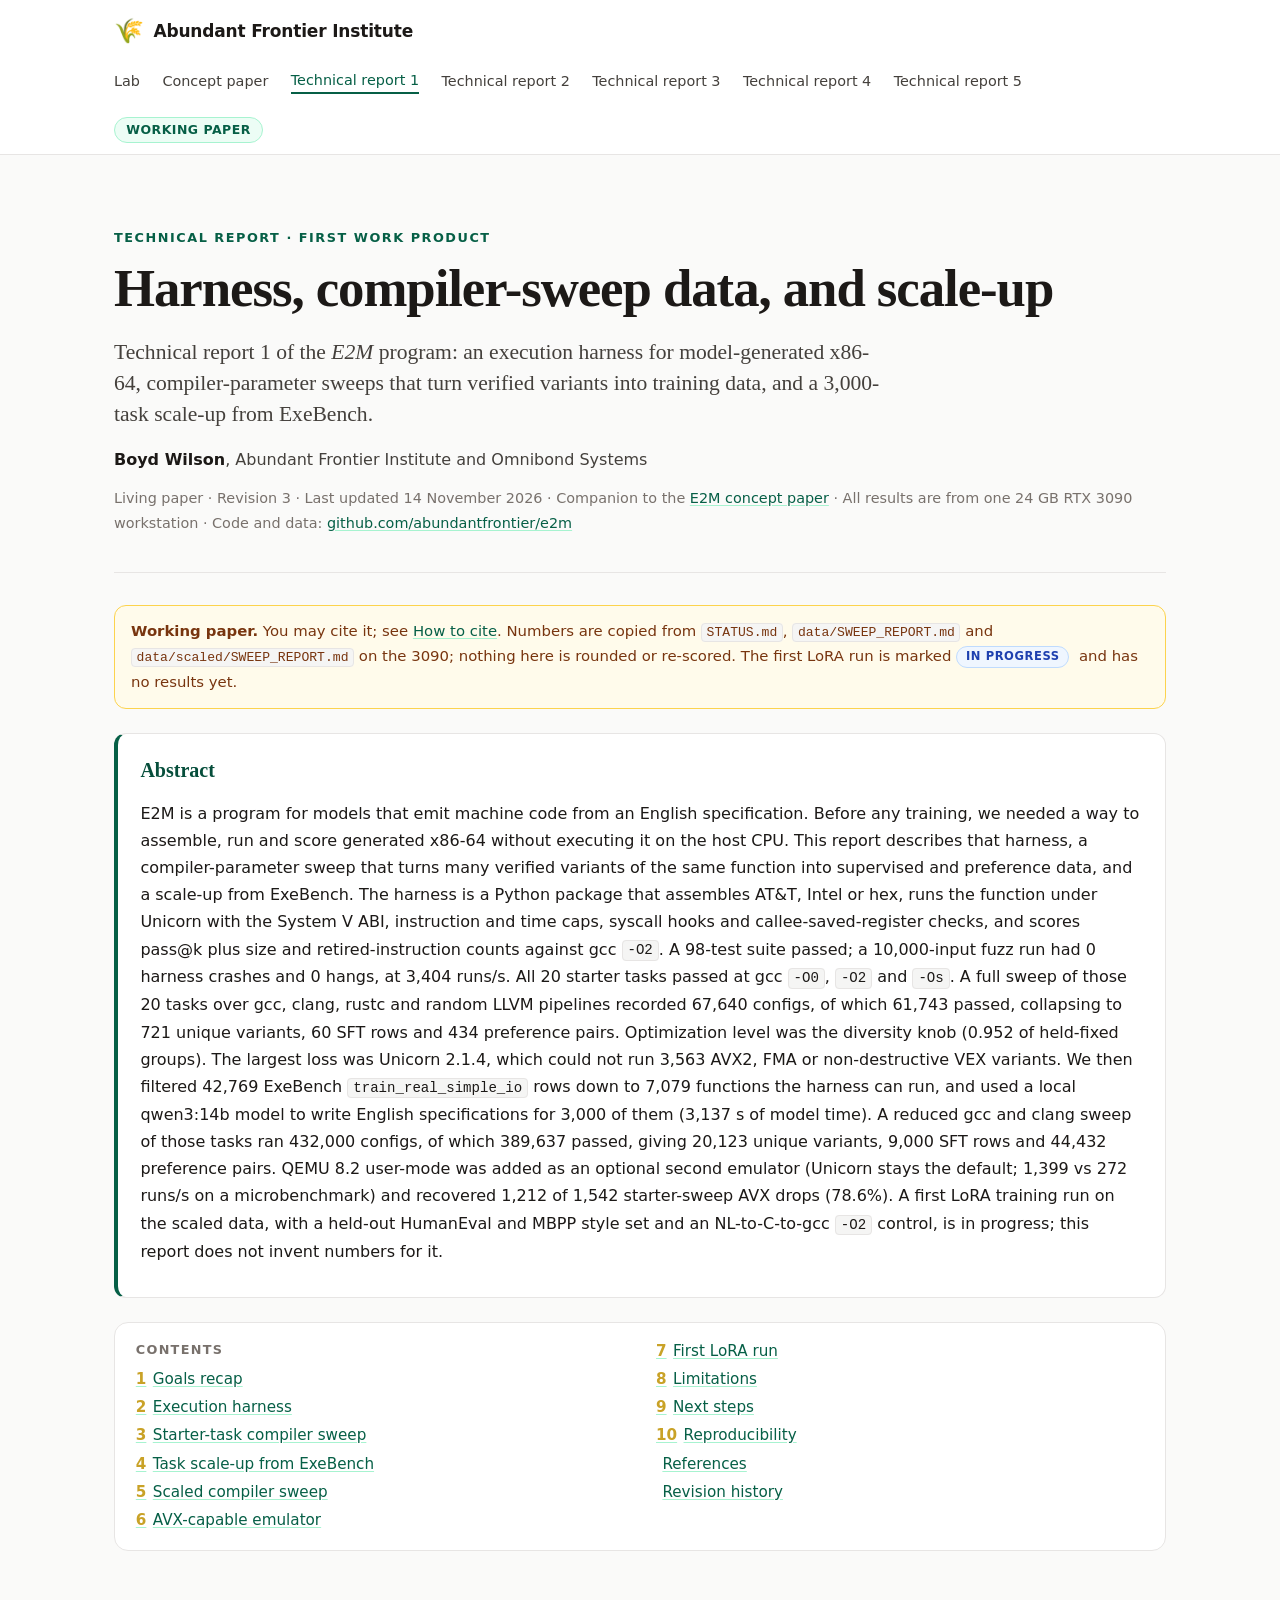
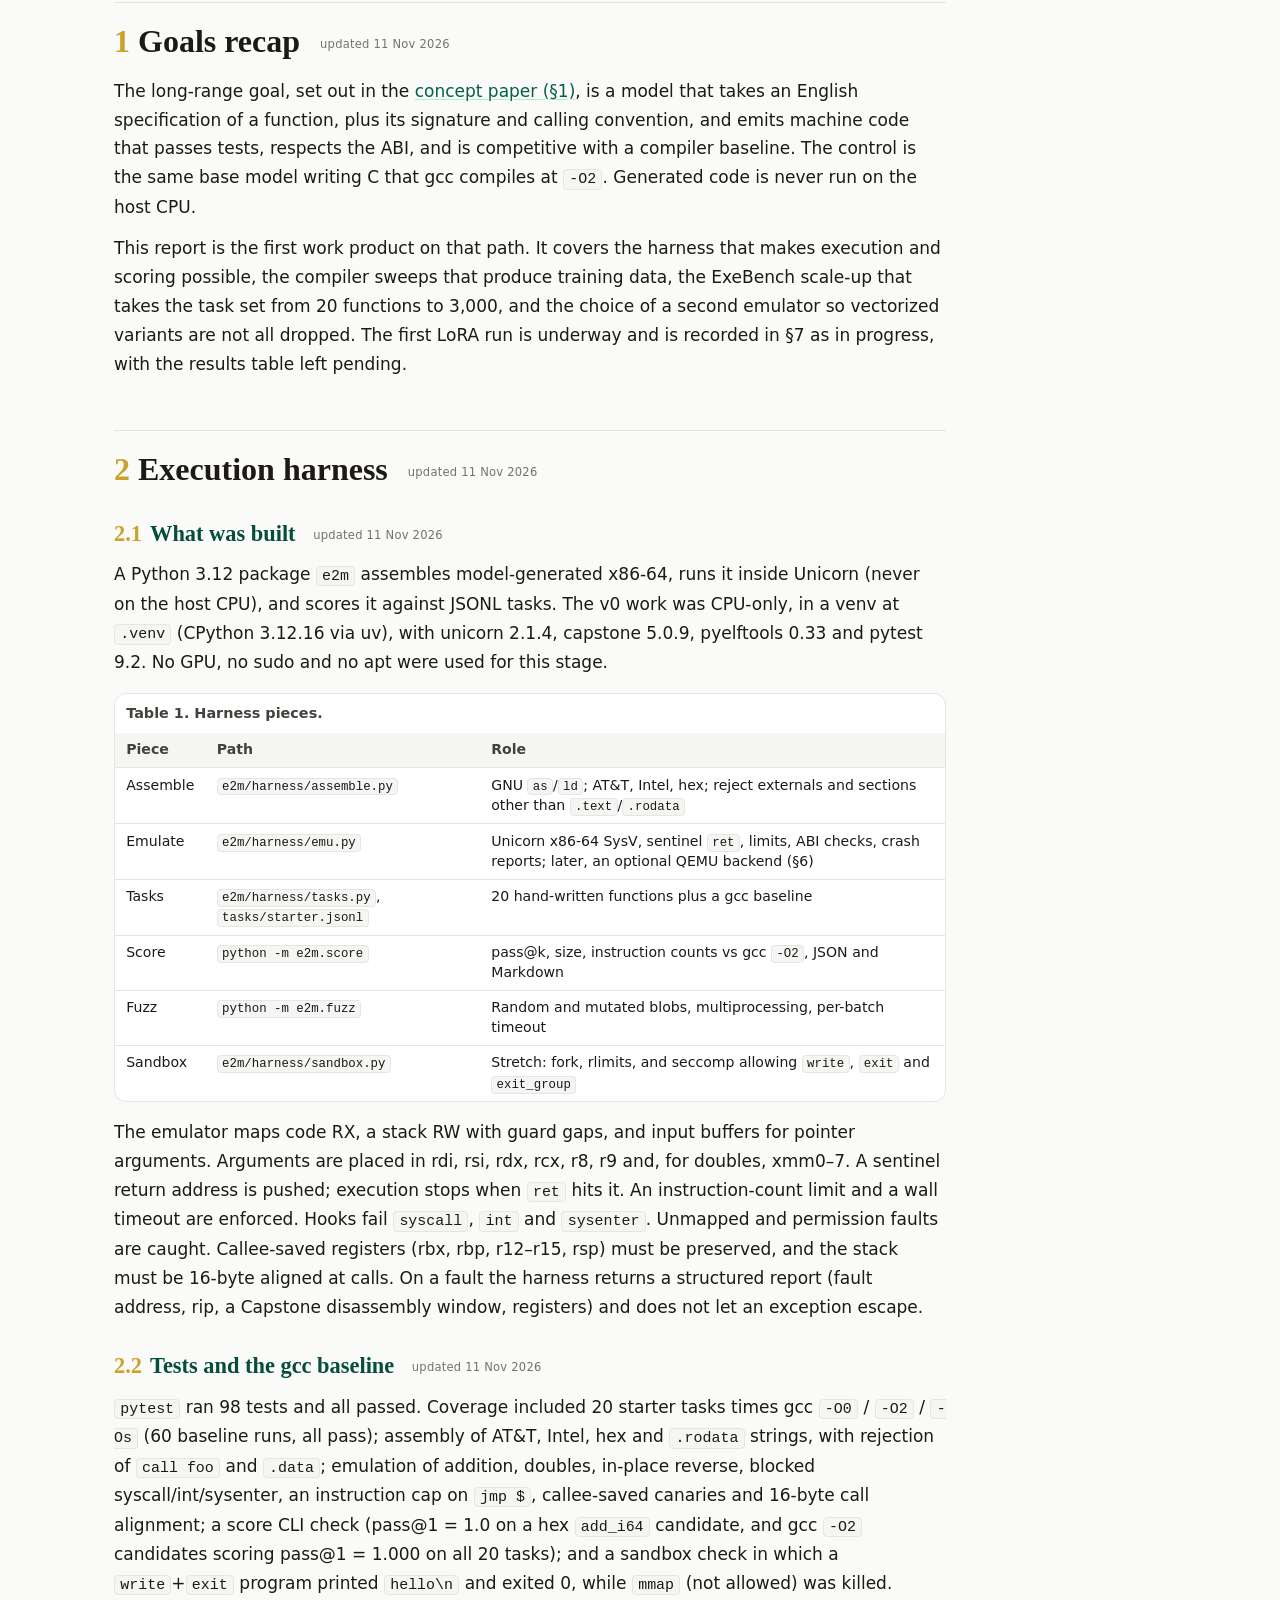
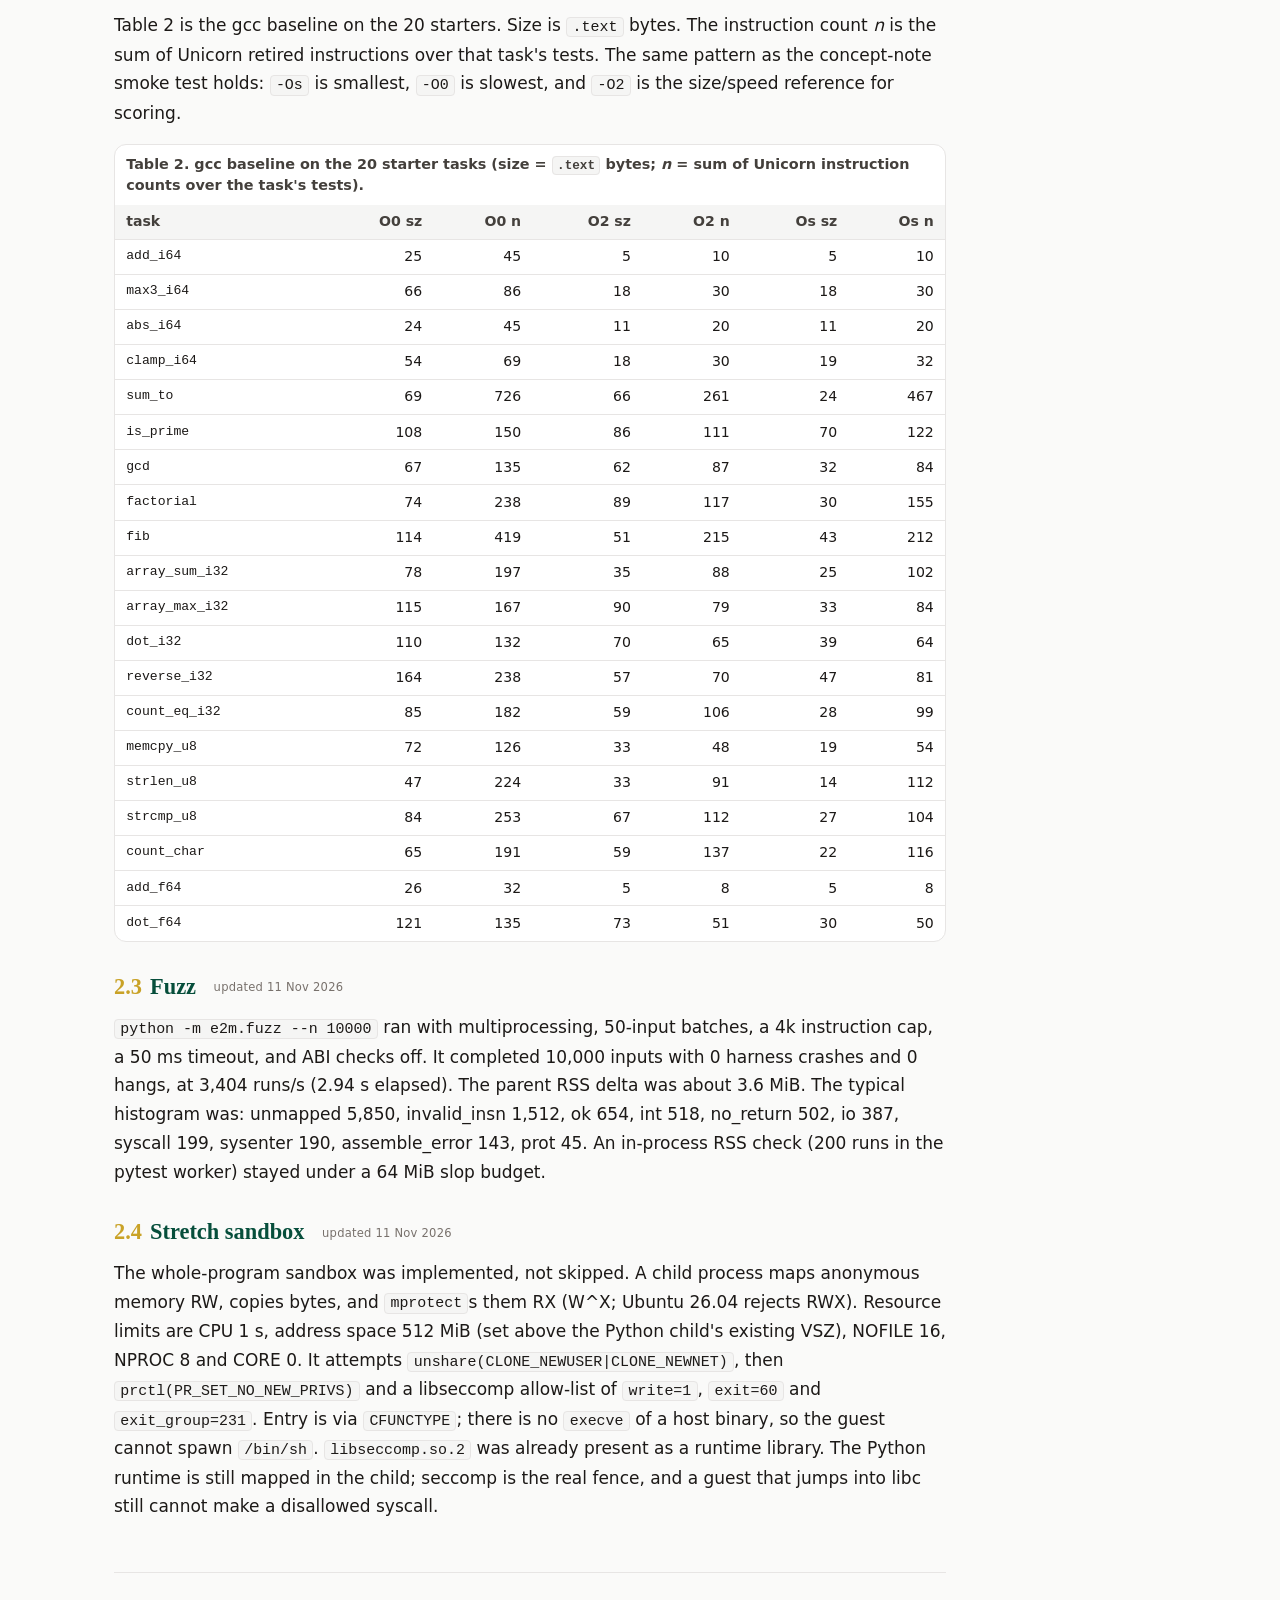
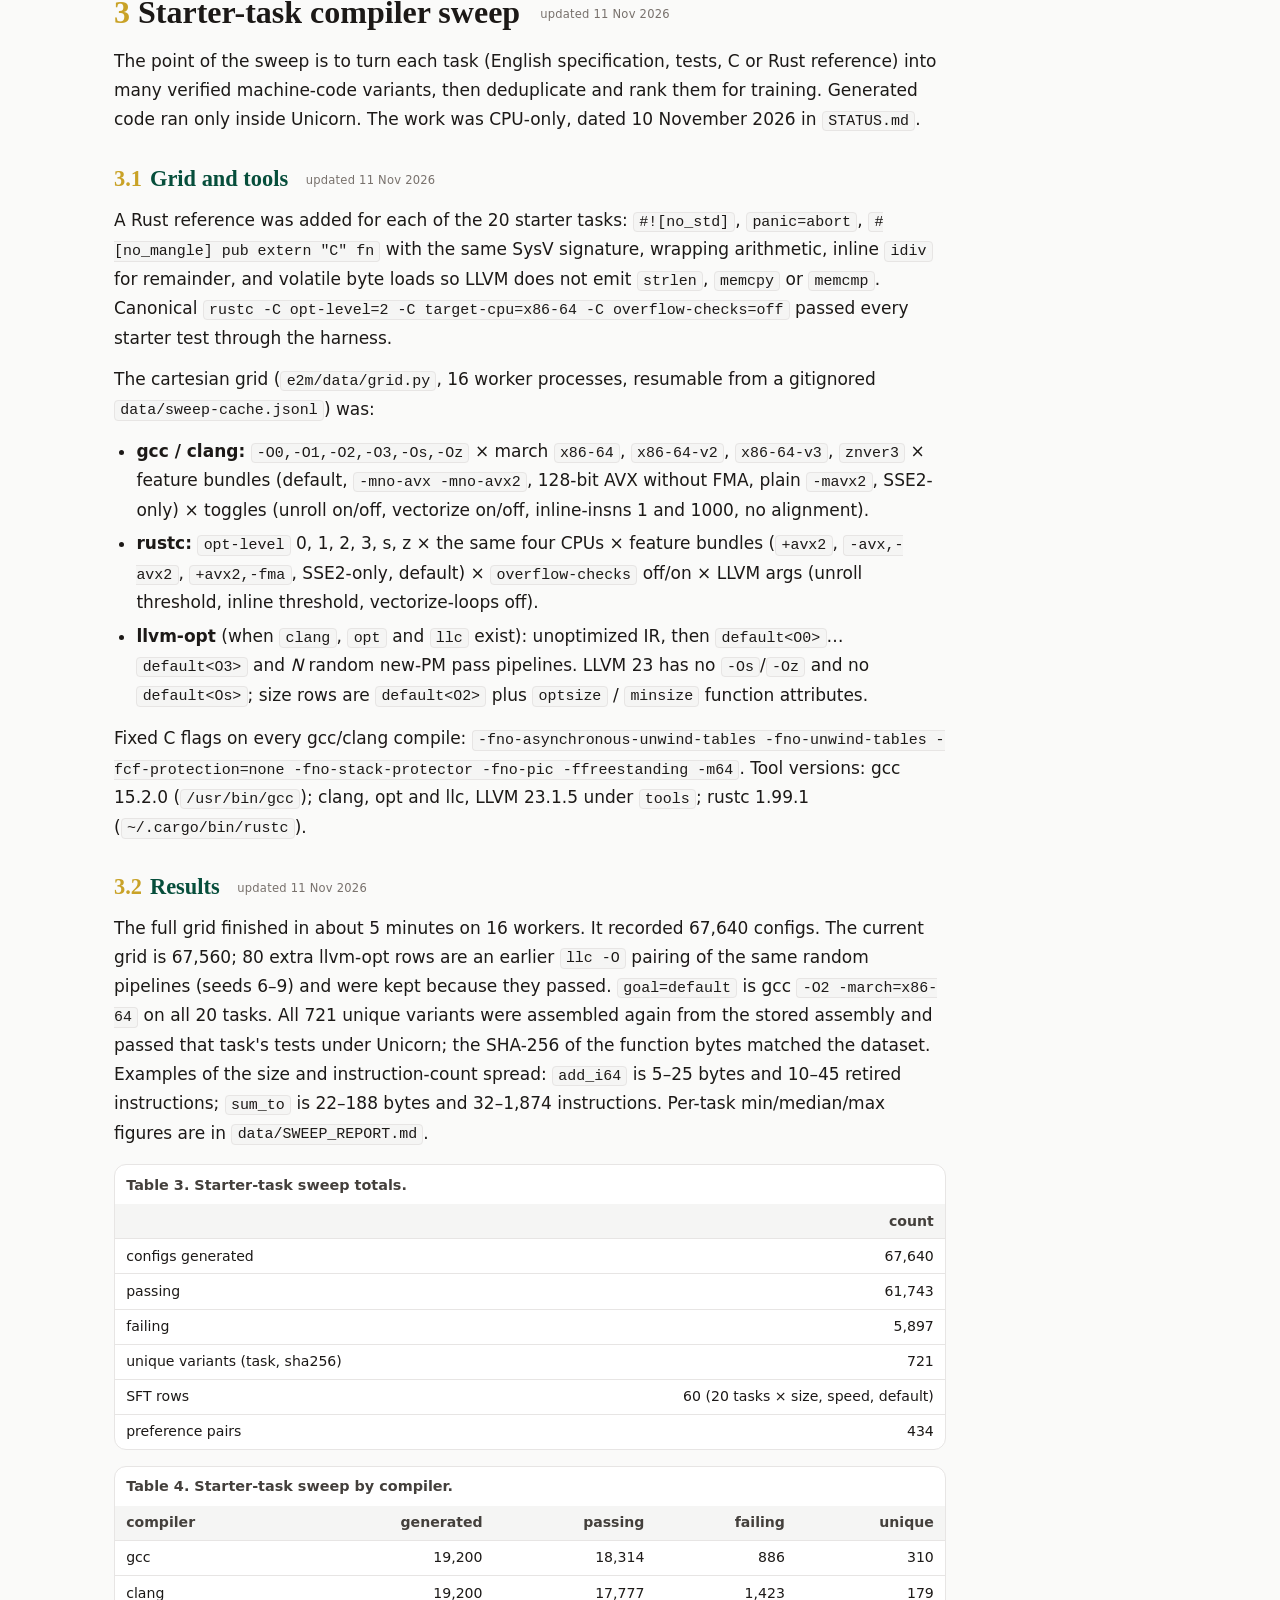
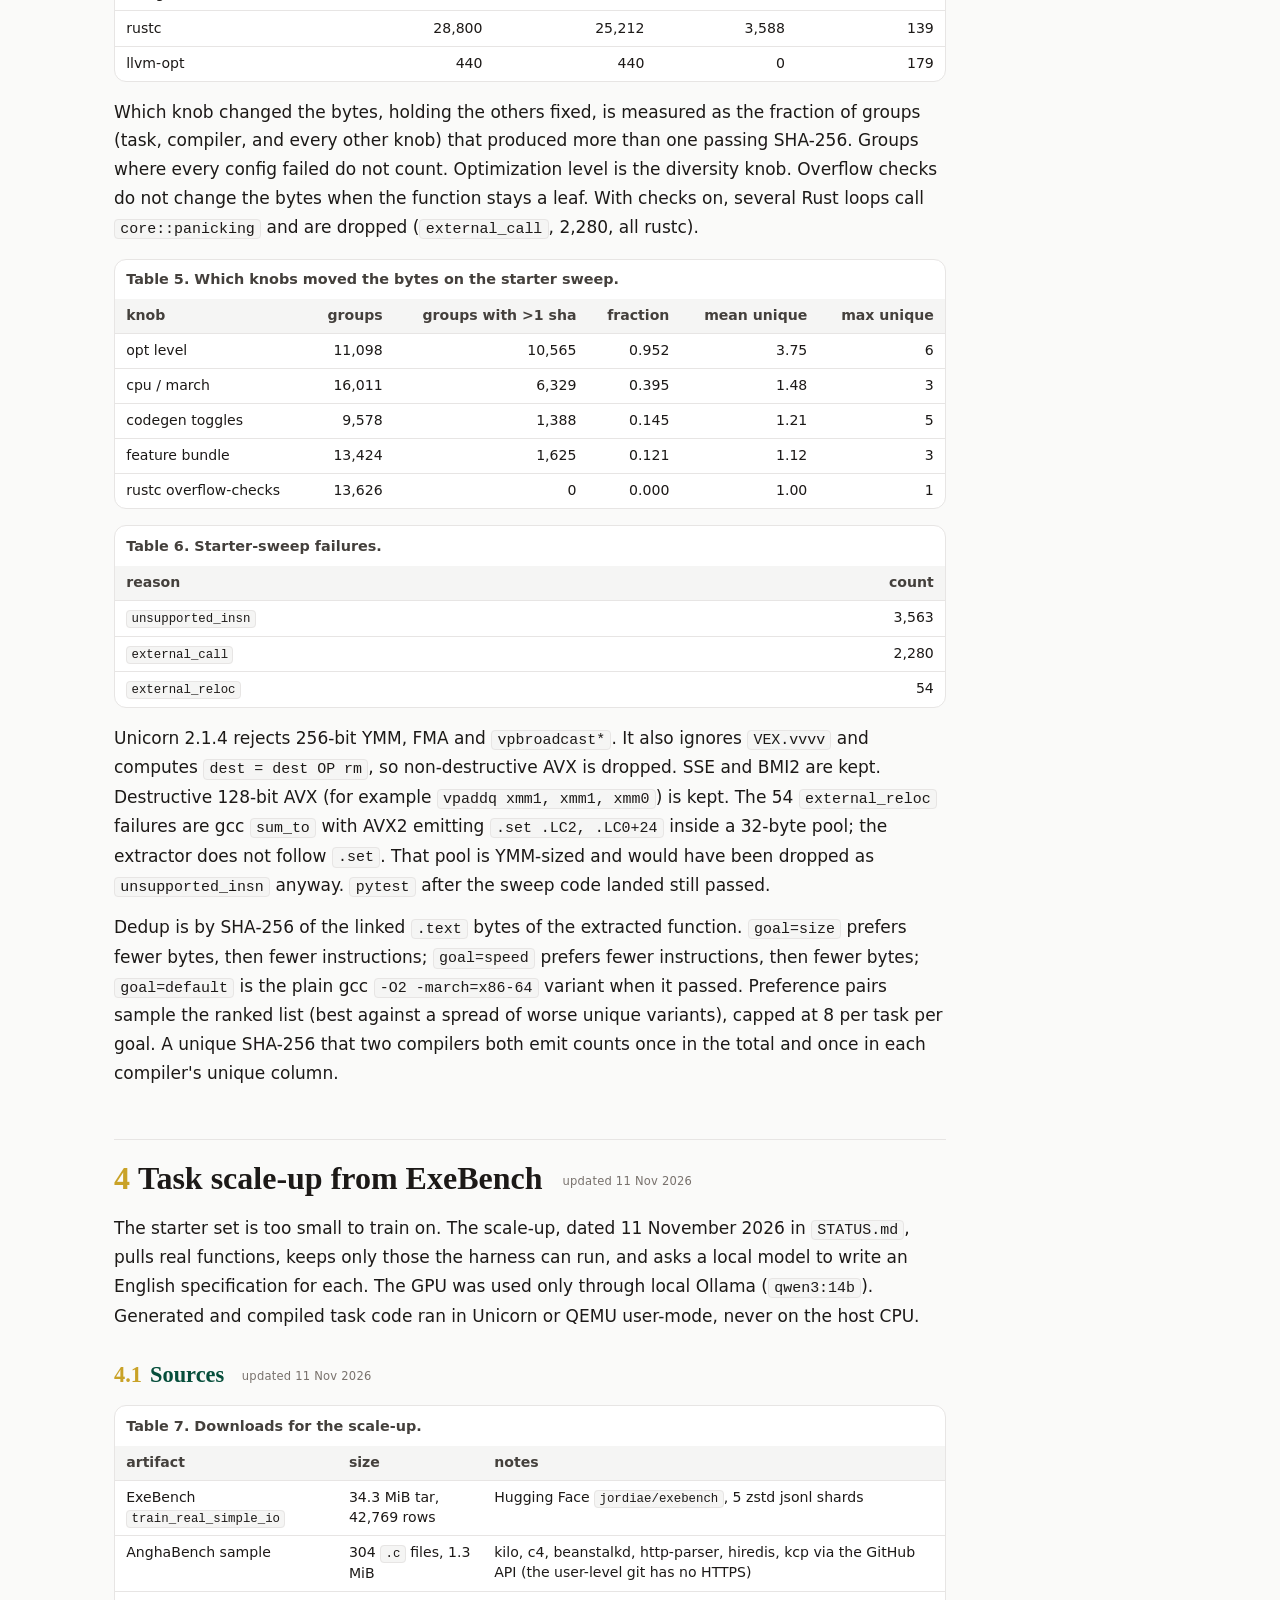
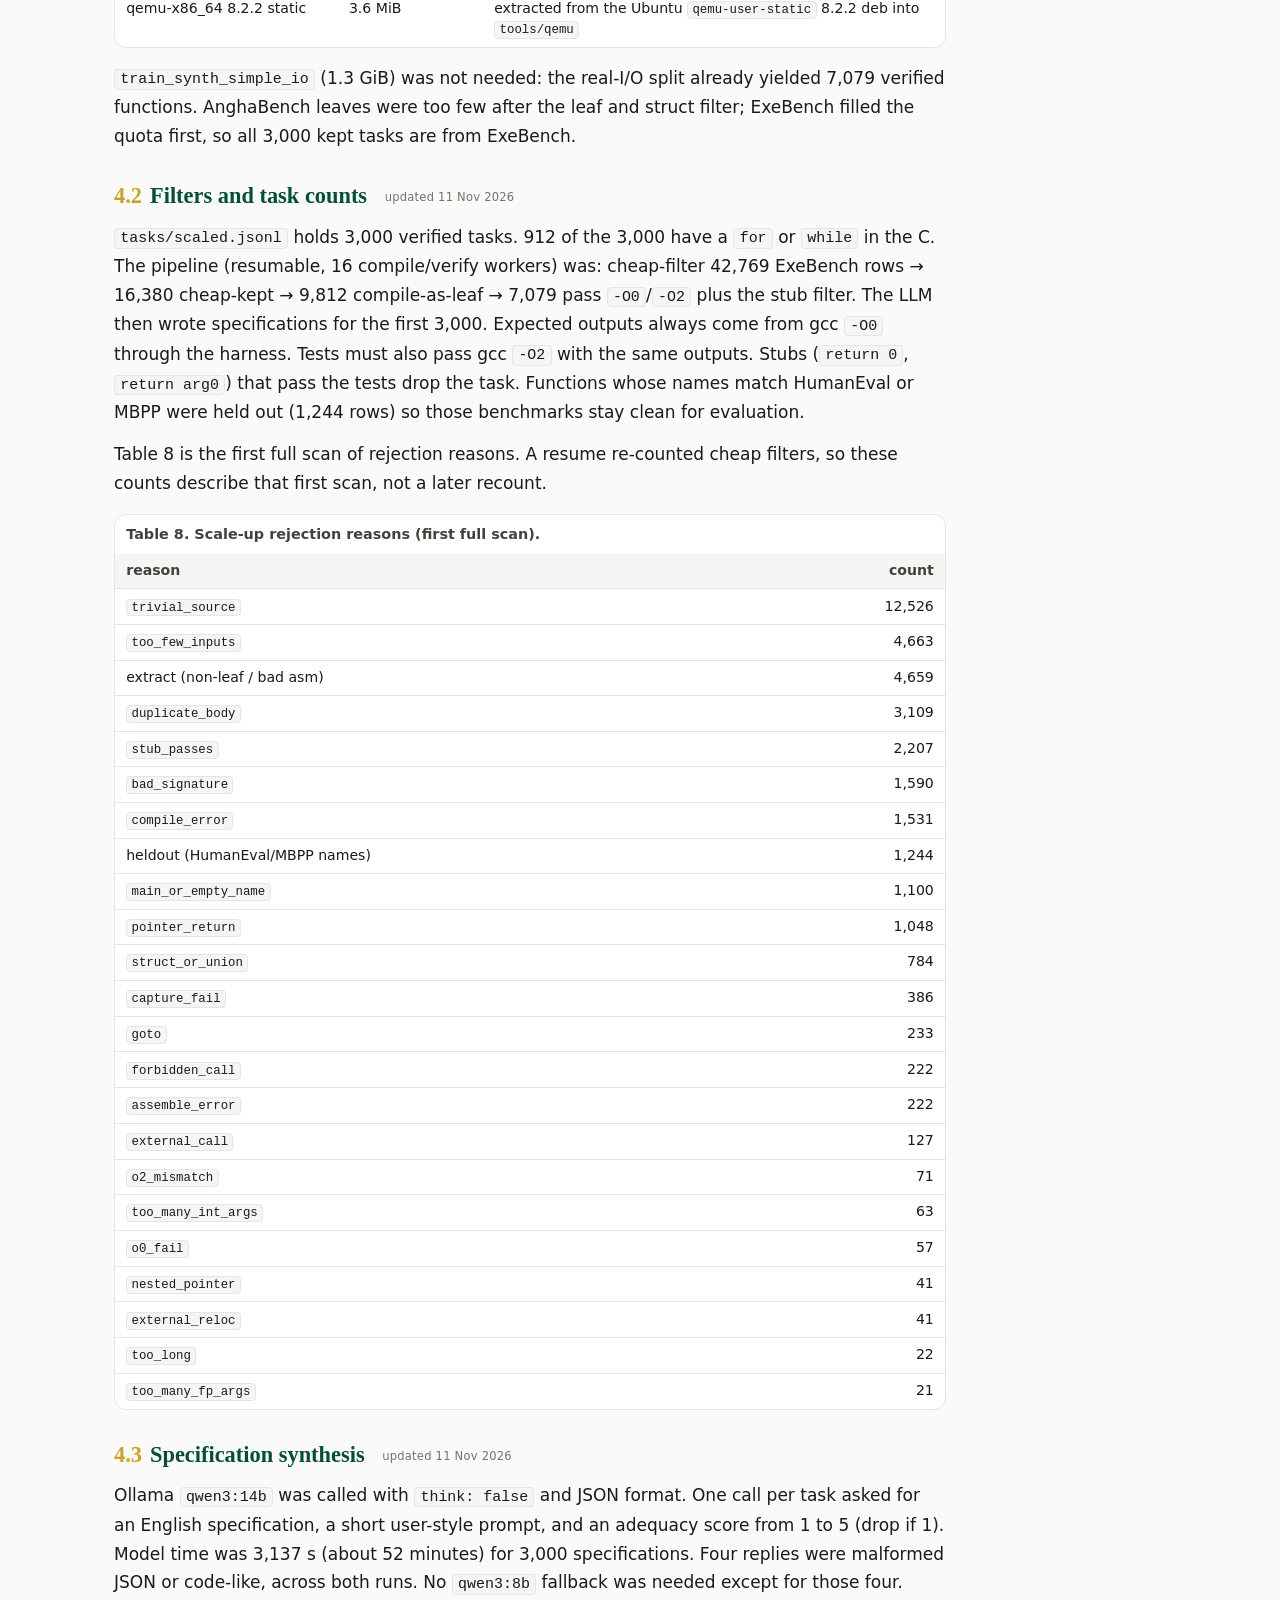
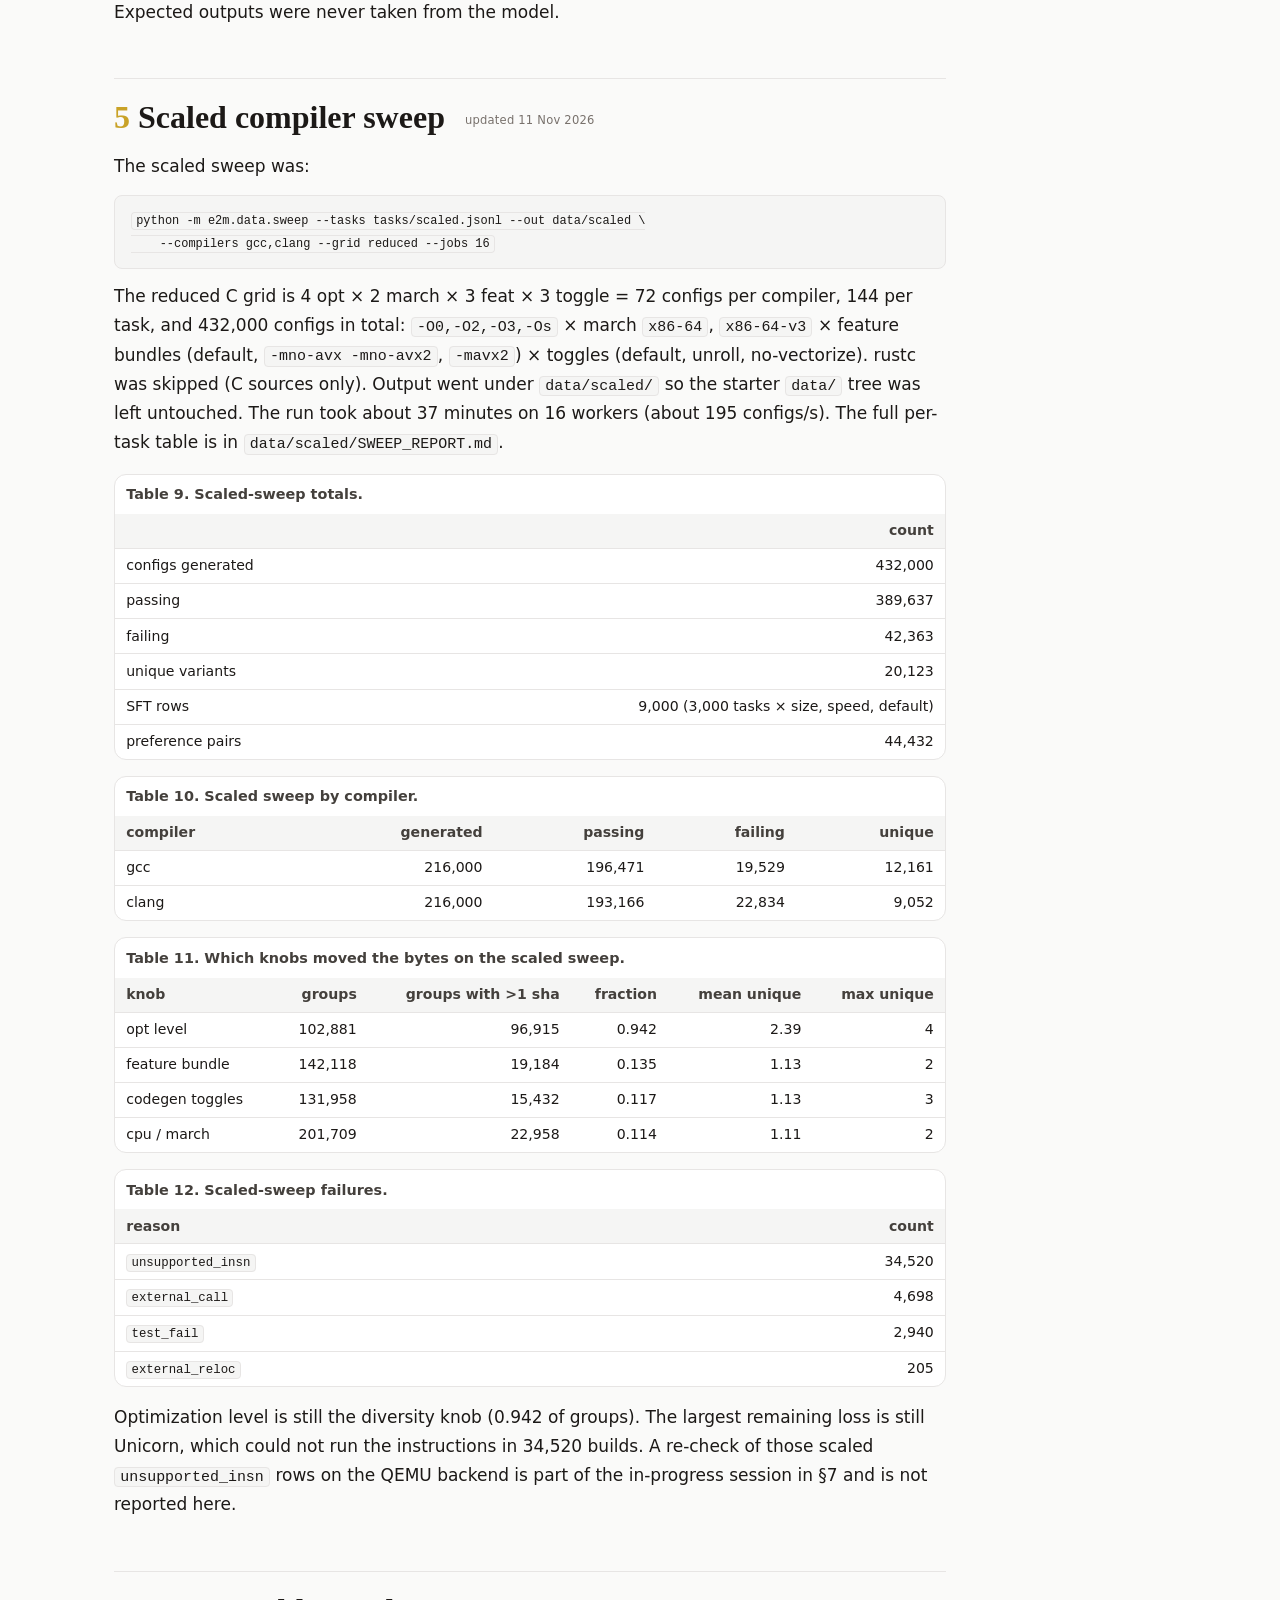
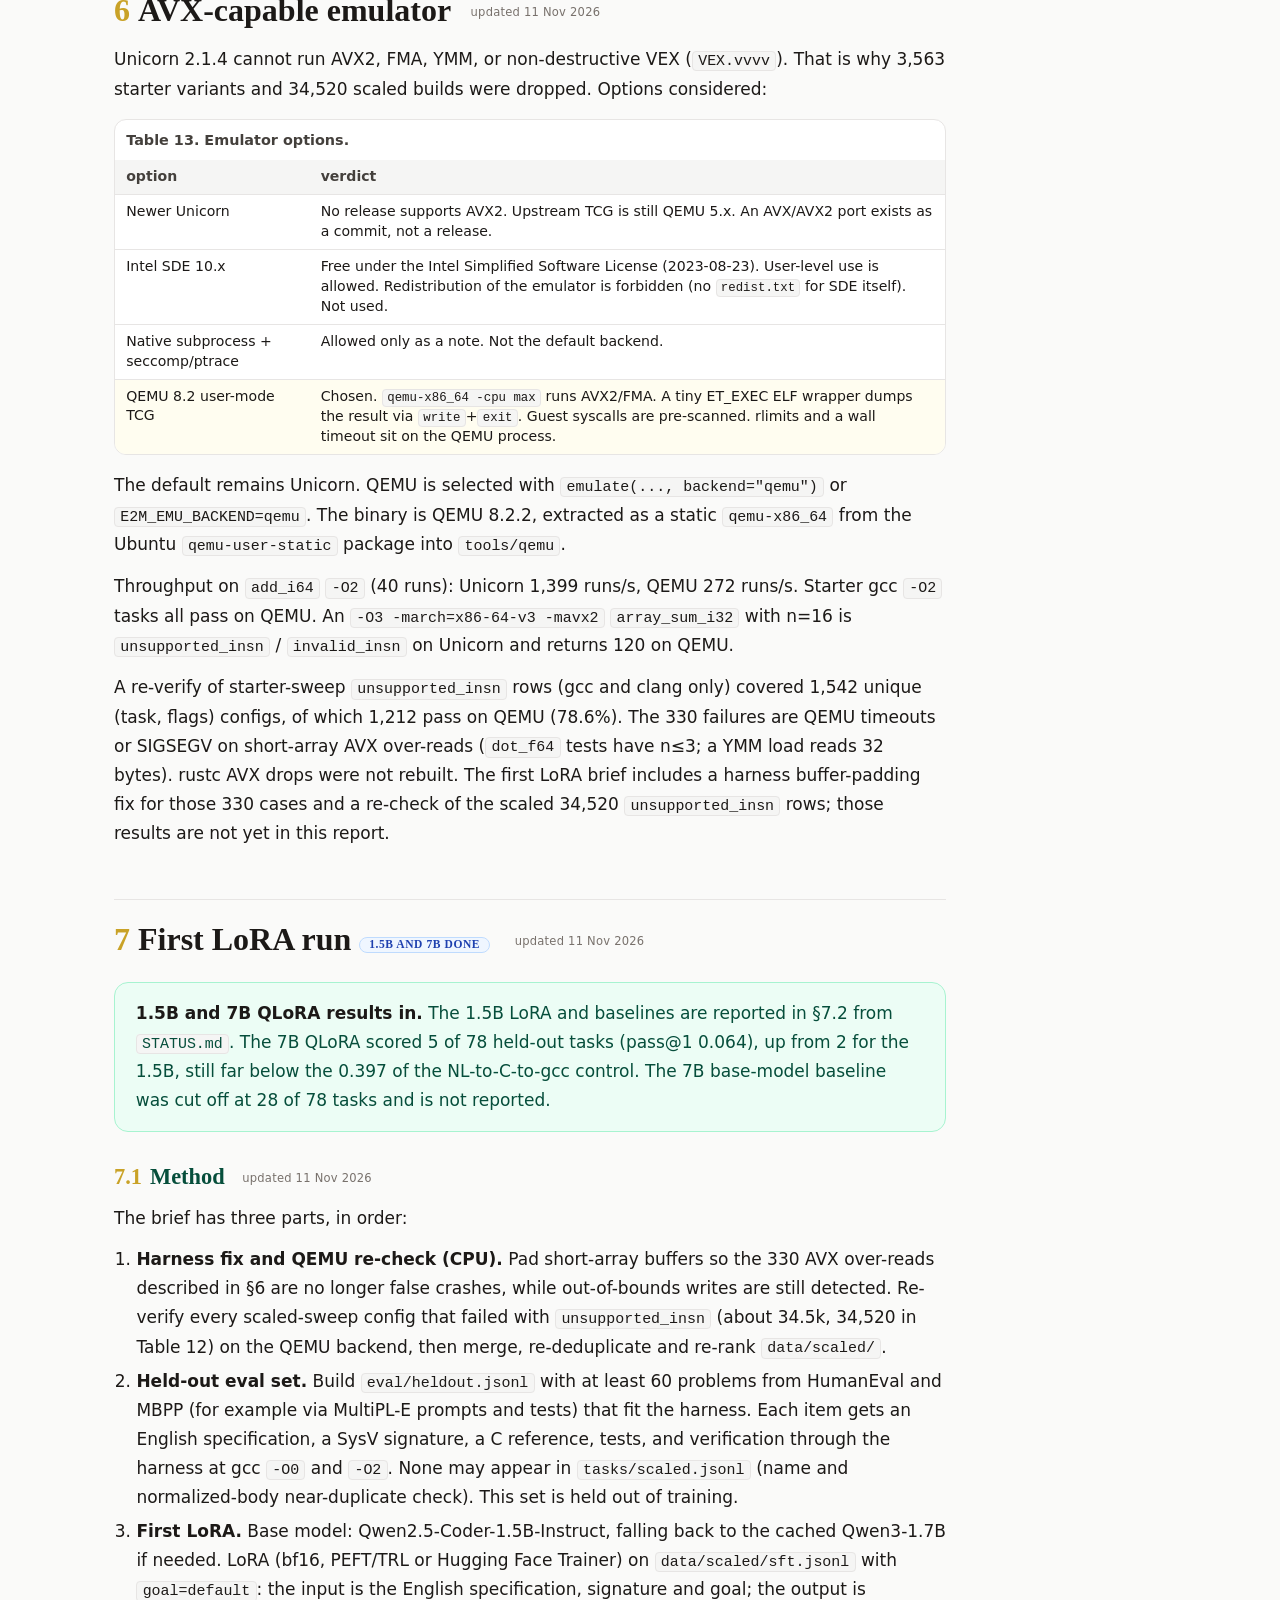
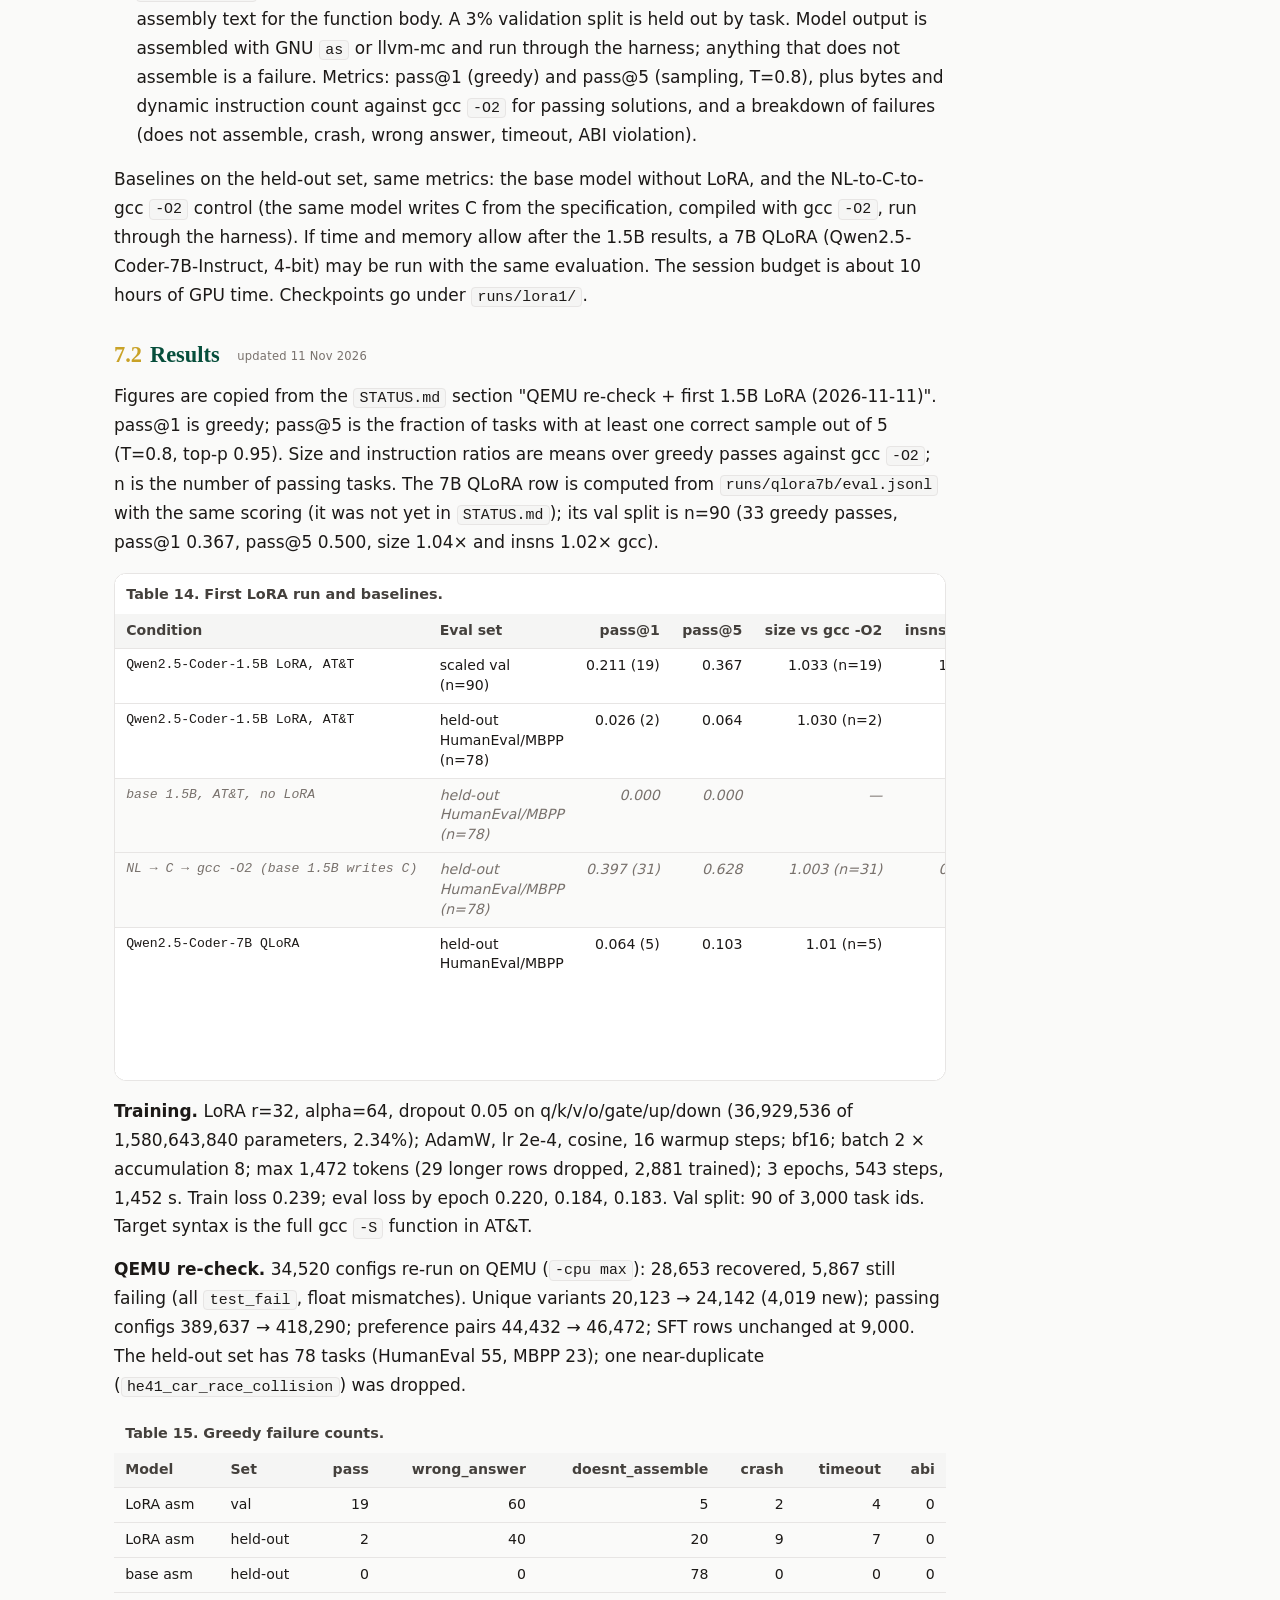
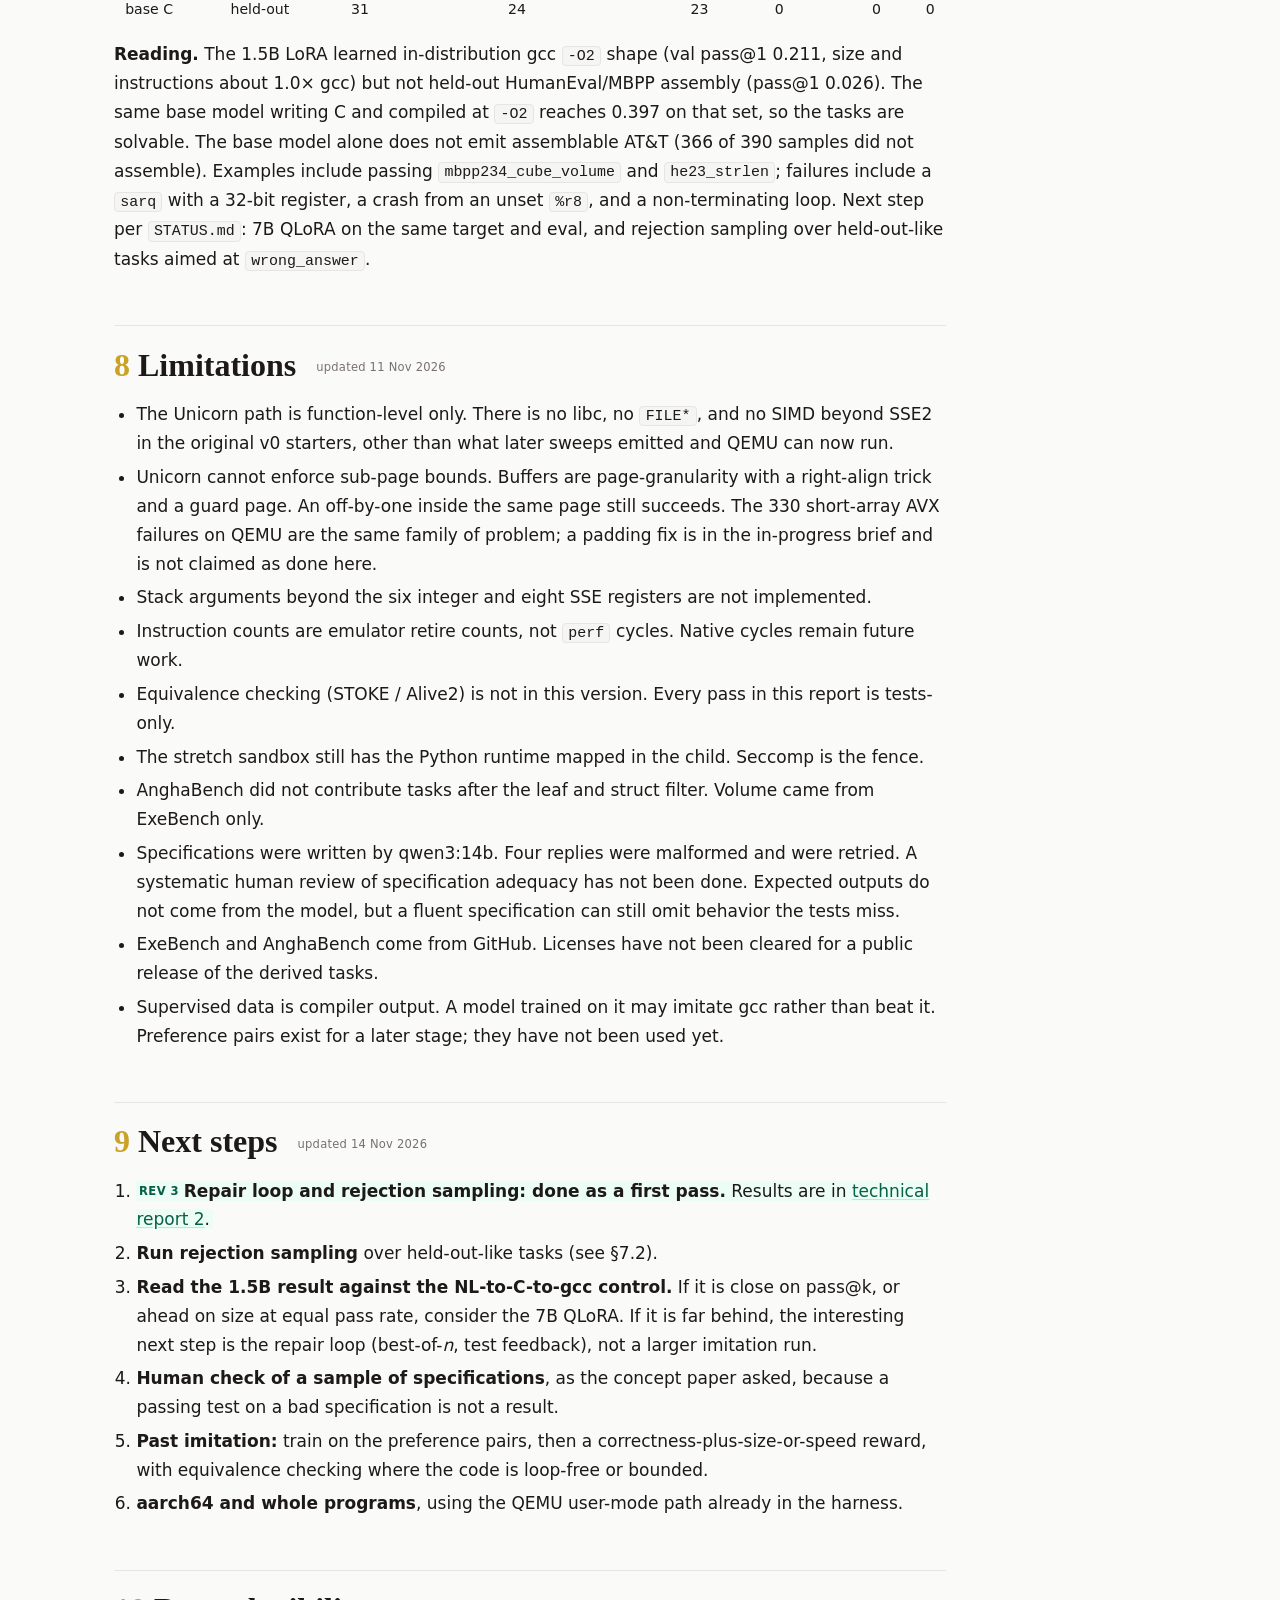
==== reports/report-1/index.html @ 41a08484 "E2M: initial curated public release (rounds 1-5 materials)" ====
<!DOCTYPE html>
<html lang="en">
<head>
<meta charset="utf-8">
<meta name="viewport" content="width=device-width, initial-scale=1">
<title>E2M technical report 1: harness, compiler-sweep data, and scale-up (living paper) · Abundant Frontier Institute</title>
<meta name="description" content="Living technical report: an execution harness for model-generated x86-64, compiler-parameter sweeps, and a 3,000-task ExeBench scale-up.">
<meta name="citation_title" content="Harness, compiler-sweep data, and scale-up">
<meta name="citation_author" content="Wilson, Boyd">
<meta name="citation_publication_date" content="2026/11/14">
<meta name="citation_technical_report_institution" content="Abundant Frontier Institute">
<meta name="citation_technical_report_number" content="Revision 3">
<meta name="citation_public_url" content="https://abundantfrontier.org/lab/e2m/report-1/">
<link rel="stylesheet" href="../style.css">
</head>
<body>
<nav class="nav"><div class="nav-in">
<a class="brand" href="https://abundantfrontier.org/"><span class="e">🌾</span><span>Abundant Frontier Institute</span></a>
<div class="nav-links"><a href="/lab/">Lab</a><a href="../concept/index.html" >Concept paper</a><a href="../report-1/index.html" class="cur">Technical report 1</a><a href="../report-2/index.html" >Technical report 2</a><a href="../report-3/index.html" >Technical report 3</a><a href="../report-4/index.html" >Technical report 4</a><a href="../report-5/index.html" >Technical report 5</a><span class="badge">Working paper</span></div>
</div></nav>
<main class="page">
<header class="title">
<div class="kicker">Technical report · first work product</div>
<h1>Harness, compiler-sweep data, and scale-up</h1>
<p class="sub">Technical report 1 of the <em>E2M</em> program: an execution harness for model-generated x86-64, compiler-parameter sweeps that turn verified variants into training data, and a 3,000-task scale-up from ExeBench.</p>
<p class="byline"><strong>Boyd Wilson</strong>, Abundant Frontier Institute and Omnibond Systems</p>
<p class="meta">Living paper · Revision 3 · Last updated 14 November 2026 · Companion to the <a href="../concept/index.html">E2M concept paper</a> · All results are from one 24 GB RTX 3090 workstation · Code and data: <a href="https://github.com/abundantfrontier/e2m">github.com/abundantfrontier/e2m</a></p>
</header>

<div class="draftbar"><b>Working paper.</b> You may cite it; see <a href="#cite">How to cite</a>. Numbers are copied from <code>STATUS.md</code>, <code>data/SWEEP_REPORT.md</code> and <code>data/scaled/SWEEP_REPORT.md</code> on the 3090; nothing here is rounded or re-scored. The first LoRA run is marked <span class="tag run">in progress</span> and has no results yet.</div>

<div class="abstract"><h2>Abstract</h2>
<p>E2M is a program for models that emit machine code from an English specification. Before any training, we needed a way to assemble, run and score generated x86-64 without executing it on the host CPU. This report describes that harness, a compiler-parameter sweep that turns many verified variants of the same function into supervised and preference data, and a scale-up from ExeBench. The harness is a Python package that assembles AT&amp;T, Intel or hex, runs the function under Unicorn with the System&nbsp;V ABI, instruction and time caps, syscall hooks and callee-saved-register checks, and scores pass@k plus size and retired-instruction counts against gcc <code>-O2</code>. A 98-test suite passed; a 10,000-input fuzz run had 0 harness crashes and 0 hangs, at 3,404 runs/s. All 20 starter tasks passed at gcc <code>-O0</code>, <code>-O2</code> and <code>-Os</code>. A full sweep of those 20 tasks over gcc, clang, rustc and random LLVM pipelines recorded 67,640 configs, of which 61,743 passed, collapsing to 721 unique variants, 60 SFT rows and 434 preference pairs. Optimization level was the diversity knob (0.952 of held-fixed groups). The largest loss was Unicorn 2.1.4, which could not run 3,563 AVX2, FMA or non-destructive VEX variants. We then filtered 42,769 ExeBench <code>train_real_simple_io</code> rows down to 7,079 functions the harness can run, and used a local qwen3:14b model to write English specifications for 3,000 of them (3,137&nbsp;s of model time). A reduced gcc and clang sweep of those tasks ran 432,000 configs, of which 389,637 passed, giving 20,123 unique variants, 9,000 SFT rows and 44,432 preference pairs. QEMU 8.2 user-mode was added as an optional second emulator (Unicorn stays the default; 1,399 vs 272 runs/s on a microbenchmark) and recovered 1,212 of 1,542 starter-sweep AVX drops (78.6%). A first LoRA training run on the scaled data, with a held-out HumanEval and MBPP style set and an NL-to-C-to-gcc <code>-O2</code> control, is in progress; this report does not invent numbers for it.</p></div>

<nav class="toc" aria-label="Contents"><div class="toc-title">Contents</div><ol>
<li><a href="#s1"><span class="n">1</span>Goals recap</a></li>
<li><a href="#s2"><span class="n">2</span>Execution harness</a></li>
<li><a href="#s3"><span class="n">3</span>Starter-task compiler sweep</a></li>
<li><a href="#s4"><span class="n">4</span>Task scale-up from ExeBench</a></li>
<li><a href="#s5"><span class="n">5</span>Scaled compiler sweep</a></li>
<li><a href="#s6"><span class="n">6</span>AVX-capable emulator</a></li>
<li><a href="#s7"><span class="n">7</span>First LoRA run</a></li>
<li><a href="#s8"><span class="n">8</span>Limitations</a></li>
<li><a href="#s9"><span class="n">9</span>Next steps</a></li>
<li><a href="#s10"><span class="n">10</span>Reproducibility</a></li>
<li><a href="#refs"><span class="n"></span>References</a></li>
<li><a href="#revhist"><span class="n"></span>Revision history</a></li>
</ol></nav>

<div class="col">

<h2 id="s1"><span class="n">1</span>Goals recap <span class="upd" title="Section last changed">updated 11 Nov 2026</span></h2>
<p>The long-range goal, set out in the <a href="../concept/index.html#s1">concept paper (§1)</a>, is a model that takes an English specification of a function, plus its signature and calling convention, and emits machine code that passes tests, respects the ABI, and is competitive with a compiler baseline. The control is the same base model writing C that gcc compiles at <code>-O2</code>. Generated code is never run on the host CPU.</p>
<p>This report is the first work product on that path. It covers the harness that makes execution and scoring possible, the compiler sweeps that produce training data, the ExeBench scale-up that takes the task set from 20 functions to 3,000, and the choice of a second emulator so vectorized variants are not all dropped. The first LoRA run is underway and is recorded in §7 as in progress, with the results table left pending.</p>

<h2 id="s2"><span class="n">2</span>Execution harness <span class="upd" title="Section last changed">updated 11 Nov 2026</span></h2>
<h3><span class="n">2.1</span>What was built <span class="upd" title="Section last changed">updated 11 Nov 2026</span></h3>
<p>A Python 3.12 package <code>e2m</code> assembles model-generated x86-64, runs it inside Unicorn (never on the host CPU), and scores it against JSONL tasks. The v0 work was CPU-only, in a venv at <code>.venv</code> (CPython 3.12.16 via uv), with unicorn 2.1.4, capstone 5.0.9, pyelftools 0.33 and pytest 9.2. No GPU, no sudo and no apt were used for this stage.</p>
<div class="tw"><table><caption>Table 1. Harness pieces.</caption>
<thead><tr><th>Piece</th><th>Path</th><th>Role</th></tr></thead><tbody>
<tr><td>Assemble</td><td><code>e2m/harness/assemble.py</code></td><td>GNU <code>as</code>/<code>ld</code>; AT&amp;T, Intel, hex; reject externals and sections other than <code>.text</code>/<code>.rodata</code></td></tr>
<tr><td>Emulate</td><td><code>e2m/harness/emu.py</code></td><td>Unicorn x86-64 SysV, sentinel <code>ret</code>, limits, ABI checks, crash reports; later, an optional QEMU backend (§6)</td></tr>
<tr><td>Tasks</td><td><code>e2m/harness/tasks.py</code>, <code>tasks/starter.jsonl</code></td><td>20 hand-written functions plus a gcc baseline</td></tr>
<tr><td>Score</td><td><code>python -m e2m.score</code></td><td>pass@k, size, instruction counts vs gcc <code>-O2</code>, JSON and Markdown</td></tr>
<tr><td>Fuzz</td><td><code>python -m e2m.fuzz</code></td><td>Random and mutated blobs, multiprocessing, per-batch timeout</td></tr>
<tr><td>Sandbox</td><td><code>e2m/harness/sandbox.py</code></td><td>Stretch: fork, rlimits, and seccomp allowing <code>write</code>, <code>exit</code> and <code>exit_group</code></td></tr>
</tbody></table></div>
<p>The emulator maps code RX, a stack RW with guard gaps, and input buffers for pointer arguments. Arguments are placed in rdi, rsi, rdx, rcx, r8, r9 and, for doubles, xmm0–7. A sentinel return address is pushed; execution stops when <code>ret</code> hits it. An instruction-count limit and a wall timeout are enforced. Hooks fail <code>syscall</code>, <code>int</code> and <code>sysenter</code>. Unmapped and permission faults are caught. Callee-saved registers (rbx, rbp, r12–r15, rsp) must be preserved, and the stack must be 16-byte aligned at calls. On a fault the harness returns a structured report (fault address, rip, a Capstone disassembly window, registers) and does not let an exception escape.</p>

<h3><span class="n">2.2</span>Tests and the gcc baseline <span class="upd" title="Section last changed">updated 11 Nov 2026</span></h3>
<p><code>pytest</code> ran 98 tests and all passed. Coverage included 20 starter tasks times gcc <code>-O0</code> / <code>-O2</code> / <code>-Os</code> (60 baseline runs, all pass); assembly of AT&amp;T, Intel, hex and <code>.rodata</code> strings, with rejection of <code>call foo</code> and <code>.data</code>; emulation of addition, doubles, in-place reverse, blocked syscall/int/sysenter, an instruction cap on <code>jmp $</code>, callee-saved canaries and 16-byte call alignment; a score CLI check (pass@1 = 1.0 on a hex <code>add_i64</code> candidate, and gcc <code>-O2</code> candidates scoring pass@1 = 1.000 on all 20 tasks); and a sandbox check in which a <code>write</code>+<code>exit</code> program printed <code>hello\n</code> and exited 0, while <code>mmap</code> (not allowed) was killed.</p>
<p>Table 2 is the gcc baseline on the 20 starters. Size is <code>.text</code> bytes. The instruction count <em>n</em> is the sum of Unicorn retired instructions over that task's tests. The same pattern as the concept-note smoke test holds: <code>-Os</code> is smallest, <code>-O0</code> is slowest, and <code>-O2</code> is the size/speed reference for scoring.</p>
<div class="tw"><table><caption>Table 2. gcc baseline on the 20 starter tasks (size = <code>.text</code> bytes; <em>n</em> = sum of Unicorn instruction counts over the task's tests).</caption>
<thead><tr><th>task</th><th class="num">O0 sz</th><th class="num">O0 n</th><th class="num">O2 sz</th><th class="num">O2 n</th><th class="num">Os sz</th><th class="num">Os n</th></tr></thead><tbody>
<tr><td class="cond">add_i64</td><td class="num">25</td><td class="num">45</td><td class="num">5</td><td class="num">10</td><td class="num">5</td><td class="num">10</td></tr>
<tr><td class="cond">max3_i64</td><td class="num">66</td><td class="num">86</td><td class="num">18</td><td class="num">30</td><td class="num">18</td><td class="num">30</td></tr>
<tr><td class="cond">abs_i64</td><td class="num">24</td><td class="num">45</td><td class="num">11</td><td class="num">20</td><td class="num">11</td><td class="num">20</td></tr>
<tr><td class="cond">clamp_i64</td><td class="num">54</td><td class="num">69</td><td class="num">18</td><td class="num">30</td><td class="num">19</td><td class="num">32</td></tr>
<tr><td class="cond">sum_to</td><td class="num">69</td><td class="num">726</td><td class="num">66</td><td class="num">261</td><td class="num">24</td><td class="num">467</td></tr>
<tr><td class="cond">is_prime</td><td class="num">108</td><td class="num">150</td><td class="num">86</td><td class="num">111</td><td class="num">70</td><td class="num">122</td></tr>
<tr><td class="cond">gcd</td><td class="num">67</td><td class="num">135</td><td class="num">62</td><td class="num">87</td><td class="num">32</td><td class="num">84</td></tr>
<tr><td class="cond">factorial</td><td class="num">74</td><td class="num">238</td><td class="num">89</td><td class="num">117</td><td class="num">30</td><td class="num">155</td></tr>
<tr><td class="cond">fib</td><td class="num">114</td><td class="num">419</td><td class="num">51</td><td class="num">215</td><td class="num">43</td><td class="num">212</td></tr>
<tr><td class="cond">array_sum_i32</td><td class="num">78</td><td class="num">197</td><td class="num">35</td><td class="num">88</td><td class="num">25</td><td class="num">102</td></tr>
<tr><td class="cond">array_max_i32</td><td class="num">115</td><td class="num">167</td><td class="num">90</td><td class="num">79</td><td class="num">33</td><td class="num">84</td></tr>
<tr><td class="cond">dot_i32</td><td class="num">110</td><td class="num">132</td><td class="num">70</td><td class="num">65</td><td class="num">39</td><td class="num">64</td></tr>
<tr><td class="cond">reverse_i32</td><td class="num">164</td><td class="num">238</td><td class="num">57</td><td class="num">70</td><td class="num">47</td><td class="num">81</td></tr>
<tr><td class="cond">count_eq_i32</td><td class="num">85</td><td class="num">182</td><td class="num">59</td><td class="num">106</td><td class="num">28</td><td class="num">99</td></tr>
<tr><td class="cond">memcpy_u8</td><td class="num">72</td><td class="num">126</td><td class="num">33</td><td class="num">48</td><td class="num">19</td><td class="num">54</td></tr>
<tr><td class="cond">strlen_u8</td><td class="num">47</td><td class="num">224</td><td class="num">33</td><td class="num">91</td><td class="num">14</td><td class="num">112</td></tr>
<tr><td class="cond">strcmp_u8</td><td class="num">84</td><td class="num">253</td><td class="num">67</td><td class="num">112</td><td class="num">27</td><td class="num">104</td></tr>
<tr><td class="cond">count_char</td><td class="num">65</td><td class="num">191</td><td class="num">59</td><td class="num">137</td><td class="num">22</td><td class="num">116</td></tr>
<tr><td class="cond">add_f64</td><td class="num">26</td><td class="num">32</td><td class="num">5</td><td class="num">8</td><td class="num">5</td><td class="num">8</td></tr>
<tr><td class="cond">dot_f64</td><td class="num">121</td><td class="num">135</td><td class="num">73</td><td class="num">51</td><td class="num">30</td><td class="num">50</td></tr>
</tbody></table></div>

<h3><span class="n">2.3</span>Fuzz <span class="upd" title="Section last changed">updated 11 Nov 2026</span></h3>
<p><code>python -m e2m.fuzz --n 10000</code> ran with multiprocessing, 50-input batches, a 4k instruction cap, a 50&nbsp;ms timeout, and ABI checks off. It completed 10,000 inputs with 0 harness crashes and 0 hangs, at 3,404 runs/s (2.94&nbsp;s elapsed). The parent RSS delta was about 3.6&nbsp;MiB. The typical histogram was: unmapped 5,850, invalid_insn 1,512, ok 654, int 518, no_return 502, io 387, syscall 199, sysenter 190, assemble_error 143, prot 45. An in-process RSS check (200 runs in the pytest worker) stayed under a 64&nbsp;MiB slop budget.</p>

<h3><span class="n">2.4</span>Stretch sandbox <span class="upd" title="Section last changed">updated 11 Nov 2026</span></h3>
<p>The whole-program sandbox was implemented, not skipped. A child process maps anonymous memory RW, copies bytes, and <code>mprotect</code>s them RX (W^X; Ubuntu 26.04 rejects RWX). Resource limits are CPU 1&nbsp;s, address space 512&nbsp;MiB (set above the Python child's existing VSZ), NOFILE 16, NPROC 8 and CORE 0. It attempts <code>unshare(CLONE_NEWUSER|CLONE_NEWNET)</code>, then <code>prctl(PR_SET_NO_NEW_PRIVS)</code> and a libseccomp allow-list of <code>write=1</code>, <code>exit=60</code> and <code>exit_group=231</code>. Entry is via <code>CFUNCTYPE</code>; there is no <code>execve</code> of a host binary, so the guest cannot spawn <code>/bin/sh</code>. <code>libseccomp.so.2</code> was already present as a runtime library. The Python runtime is still mapped in the child; seccomp is the real fence, and a guest that jumps into libc still cannot make a disallowed syscall.</p>

<h2 id="s3"><span class="n">3</span>Starter-task compiler sweep <span class="upd" title="Section last changed">updated 11 Nov 2026</span></h2>
<p>The point of the sweep is to turn each task (English specification, tests, C or Rust reference) into many verified machine-code variants, then deduplicate and rank them for training. Generated code ran only inside Unicorn. The work was CPU-only, dated 10 November 2026 in <code>STATUS.md</code>.</p>

<h3><span class="n">3.1</span>Grid and tools <span class="upd" title="Section last changed">updated 11 Nov 2026</span></h3>
<p>A Rust reference was added for each of the 20 starter tasks: <code>#![no_std]</code>, <code>panic=abort</code>, <code>#[no_mangle] pub extern "C" fn</code> with the same SysV signature, wrapping arithmetic, inline <code>idiv</code> for remainder, and volatile byte loads so LLVM does not emit <code>strlen</code>, <code>memcpy</code> or <code>memcmp</code>. Canonical <code>rustc -C opt-level=2 -C target-cpu=x86-64 -C overflow-checks=off</code> passed every starter test through the harness.</p>
<p>The cartesian grid (<code>e2m/data/grid.py</code>, 16 worker processes, resumable from a gitignored <code>data/sweep-cache.jsonl</code>) was:</p>
<ul>
<li><strong>gcc / clang:</strong> <code>-O0,-O1,-O2,-O3,-Os,-Oz</code> × march <code>x86-64</code>, <code>x86-64-v2</code>, <code>x86-64-v3</code>, <code>znver3</code> × feature bundles (default, <code>-mno-avx -mno-avx2</code>, 128-bit AVX without FMA, plain <code>-mavx2</code>, SSE2-only) × toggles (unroll on/off, vectorize on/off, inline-insns 1 and 1000, no alignment).</li>
<li><strong>rustc:</strong> <code>opt-level</code> 0, 1, 2, 3, s, z × the same four CPUs × feature bundles (<code>+avx2</code>, <code>-avx,-avx2</code>, <code>+avx2,-fma</code>, SSE2-only, default) × <code>overflow-checks</code> off/on × LLVM args (unroll threshold, inline threshold, vectorize-loops off).</li>
<li><strong>llvm-opt</strong> (when <code>clang</code>, <code>opt</code> and <code>llc</code> exist): unoptimized IR, then <code>default&lt;O0&gt;</code>…<code>default&lt;O3&gt;</code> and <em>N</em> random new-PM pass pipelines. LLVM 23 has no <code>-Os</code>/<code>-Oz</code> and no <code>default&lt;Os&gt;</code>; size rows are <code>default&lt;O2&gt;</code> plus <code>optsize</code> / <code>minsize</code> function attributes.</li>
</ul>
<p>Fixed C flags on every gcc/clang compile: <code>-fno-asynchronous-unwind-tables -fno-unwind-tables -fcf-protection=none -fno-stack-protector -fno-pic -ffreestanding -m64</code>. Tool versions: gcc 15.2.0 (<code>/usr/bin/gcc</code>); clang, opt and llc, LLVM 23.1.5 under <code>tools</code>; rustc 1.99.1 (<code>~/.cargo/bin/rustc</code>).</p>

<h3><span class="n">3.2</span>Results <span class="upd" title="Section last changed">updated 11 Nov 2026</span></h3>
<p>The full grid finished in about 5 minutes on 16 workers. It recorded 67,640 configs. The current grid is 67,560; 80 extra llvm-opt rows are an earlier <code>llc -O</code> pairing of the same random pipelines (seeds 6–9) and were kept because they passed. <code>goal=default</code> is gcc <code>-O2 -march=x86-64</code> on all 20 tasks. All 721 unique variants were assembled again from the stored assembly and passed that task's tests under Unicorn; the SHA-256 of the function bytes matched the dataset. Examples of the size and instruction-count spread: <code>add_i64</code> is 5–25 bytes and 10–45 retired instructions; <code>sum_to</code> is 22–188 bytes and 32–1,874 instructions. Per-task min/median/max figures are in <code>data/SWEEP_REPORT.md</code>.</p>
<div class="tw"><table><caption>Table 3. Starter-task sweep totals.</caption>
<thead><tr><th></th><th class="num">count</th></tr></thead><tbody>
<tr><td>configs generated</td><td class="num">67,640</td></tr>
<tr><td>passing</td><td class="num">61,743</td></tr>
<tr><td>failing</td><td class="num">5,897</td></tr>
<tr><td>unique variants (task, sha256)</td><td class="num">721</td></tr>
<tr><td>SFT rows</td><td class="num">60 (20 tasks × size, speed, default)</td></tr>
<tr><td>preference pairs</td><td class="num">434</td></tr>
</tbody></table></div>
<div class="tw"><table><caption>Table 4. Starter-task sweep by compiler.</caption>
<thead><tr><th>compiler</th><th class="num">generated</th><th class="num">passing</th><th class="num">failing</th><th class="num">unique</th></tr></thead><tbody>
<tr><td>gcc</td><td class="num">19,200</td><td class="num">18,314</td><td class="num">886</td><td class="num">310</td></tr>
<tr><td>clang</td><td class="num">19,200</td><td class="num">17,777</td><td class="num">1,423</td><td class="num">179</td></tr>
<tr><td>rustc</td><td class="num">28,800</td><td class="num">25,212</td><td class="num">3,588</td><td class="num">139</td></tr>
<tr><td>llvm-opt</td><td class="num">440</td><td class="num">440</td><td class="num">0</td><td class="num">179</td></tr>
</tbody></table></div>
<p>Which knob changed the bytes, holding the others fixed, is measured as the fraction of groups (task, compiler, and every other knob) that produced more than one passing SHA-256. Groups where every config failed do not count. Optimization level is the diversity knob. Overflow checks do not change the bytes when the function stays a leaf. With checks on, several Rust loops call <code>core::panicking</code> and are dropped (<code>external_call</code>, 2,280, all rustc).</p>
<div class="tw"><table><caption>Table 5. Which knobs moved the bytes on the starter sweep.</caption>
<thead><tr><th>knob</th><th class="num">groups</th><th class="num">groups with &gt;1 sha</th><th class="num">fraction</th><th class="num">mean unique</th><th class="num">max unique</th></tr></thead><tbody>
<tr><td>opt level</td><td class="num">11,098</td><td class="num">10,565</td><td class="num">0.952</td><td class="num">3.75</td><td class="num">6</td></tr>
<tr><td>cpu / march</td><td class="num">16,011</td><td class="num">6,329</td><td class="num">0.395</td><td class="num">1.48</td><td class="num">3</td></tr>
<tr><td>codegen toggles</td><td class="num">9,578</td><td class="num">1,388</td><td class="num">0.145</td><td class="num">1.21</td><td class="num">5</td></tr>
<tr><td>feature bundle</td><td class="num">13,424</td><td class="num">1,625</td><td class="num">0.121</td><td class="num">1.12</td><td class="num">3</td></tr>
<tr><td>rustc overflow-checks</td><td class="num">13,626</td><td class="num">0</td><td class="num">0.000</td><td class="num">1.00</td><td class="num">1</td></tr>
</tbody></table></div>
<div class="tw"><table><caption>Table 6. Starter-sweep failures.</caption>
<thead><tr><th>reason</th><th class="num">count</th></tr></thead><tbody>
<tr><td><code>unsupported_insn</code></td><td class="num">3,563</td></tr>
<tr><td><code>external_call</code></td><td class="num">2,280</td></tr>
<tr><td><code>external_reloc</code></td><td class="num">54</td></tr>
</tbody></table></div>
<p>Unicorn 2.1.4 rejects 256-bit YMM, FMA and <code>vpbroadcast*</code>. It also ignores <code>VEX.vvvv</code> and computes <code>dest = dest OP rm</code>, so non-destructive AVX is dropped. SSE and BMI2 are kept. Destructive 128-bit AVX (for example <code>vpaddq xmm1, xmm1, xmm0</code>) is kept. The 54 <code>external_reloc</code> failures are gcc <code>sum_to</code> with AVX2 emitting <code>.set .LC2, .LC0+24</code> inside a 32-byte pool; the extractor does not follow <code>.set</code>. That pool is YMM-sized and would have been dropped as <code>unsupported_insn</code> anyway. <code>pytest</code> after the sweep code landed still passed.</p>
<p>Dedup is by SHA-256 of the linked <code>.text</code> bytes of the extracted function. <code>goal=size</code> prefers fewer bytes, then fewer instructions; <code>goal=speed</code> prefers fewer instructions, then fewer bytes; <code>goal=default</code> is the plain gcc <code>-O2 -march=x86-64</code> variant when it passed. Preference pairs sample the ranked list (best against a spread of worse unique variants), capped at 8 per task per goal. A unique SHA-256 that two compilers both emit counts once in the total and once in each compiler's unique column.</p>

<h2 id="s4"><span class="n">4</span>Task scale-up from ExeBench <span class="upd" title="Section last changed">updated 11 Nov 2026</span></h2>
<p>The starter set is too small to train on. The scale-up, dated 11 November 2026 in <code>STATUS.md</code>, pulls real functions, keeps only those the harness can run, and asks a local model to write an English specification for each. The GPU was used only through local Ollama (<code>qwen3:14b</code>). Generated and compiled task code ran in Unicorn or QEMU user-mode, never on the host CPU.</p>

<h3><span class="n">4.1</span>Sources <span class="upd" title="Section last changed">updated 11 Nov 2026</span></h3>
<div class="tw"><table><caption>Table 7. Downloads for the scale-up.</caption>
<thead><tr><th>artifact</th><th>size</th><th>notes</th></tr></thead><tbody>
<tr><td>ExeBench <code>train_real_simple_io</code></td><td>34.3 MiB tar, 42,769 rows</td><td>Hugging Face <code>jordiae/exebench</code>, 5 zstd jsonl shards</td></tr>
<tr><td>AnghaBench sample</td><td>304 <code>.c</code> files, 1.3 MiB</td><td>kilo, c4, beanstalkd, http-parser, hiredis, kcp via the GitHub API (the user-level git has no HTTPS)</td></tr>
<tr><td>qemu-x86_64 8.2.2 static</td><td>3.6 MiB</td><td>extracted from the Ubuntu <code>qemu-user-static</code> 8.2.2 deb into <code>tools/qemu</code></td></tr>
</tbody></table></div>
<p><code>train_synth_simple_io</code> (1.3&nbsp;GiB) was not needed: the real-I/O split already yielded 7,079 verified functions. AnghaBench leaves were too few after the leaf and struct filter; ExeBench filled the quota first, so all 3,000 kept tasks are from ExeBench.</p>

<h3><span class="n">4.2</span>Filters and task counts <span class="upd" title="Section last changed">updated 11 Nov 2026</span></h3>
<p><code>tasks/scaled.jsonl</code> holds 3,000 verified tasks. 912 of the 3,000 have a <code>for</code> or <code>while</code> in the C. The pipeline (resumable, 16 compile/verify workers) was: cheap-filter 42,769 ExeBench rows → 16,380 cheap-kept → 9,812 compile-as-leaf → 7,079 pass <code>-O0</code>/<code>-O2</code> plus the stub filter. The LLM then wrote specifications for the first 3,000. Expected outputs always come from gcc <code>-O0</code> through the harness. Tests must also pass gcc <code>-O2</code> with the same outputs. Stubs (<code>return 0</code>, <code>return arg0</code>) that pass the tests drop the task. Functions whose names match HumanEval or MBPP were held out (1,244 rows) so those benchmarks stay clean for evaluation.</p>
<p>Table 8 is the first full scan of rejection reasons. A resume re-counted cheap filters, so these counts describe that first scan, not a later recount.</p>
<div class="tw"><table><caption>Table 8. Scale-up rejection reasons (first full scan).</caption>
<thead><tr><th>reason</th><th class="num">count</th></tr></thead><tbody>
<tr><td><code>trivial_source</code></td><td class="num">12,526</td></tr>
<tr><td><code>too_few_inputs</code></td><td class="num">4,663</td></tr>
<tr><td>extract (non-leaf / bad asm)</td><td class="num">4,659</td></tr>
<tr><td><code>duplicate_body</code></td><td class="num">3,109</td></tr>
<tr><td><code>stub_passes</code></td><td class="num">2,207</td></tr>
<tr><td><code>bad_signature</code></td><td class="num">1,590</td></tr>
<tr><td><code>compile_error</code></td><td class="num">1,531</td></tr>
<tr><td>heldout (HumanEval/MBPP names)</td><td class="num">1,244</td></tr>
<tr><td><code>main_or_empty_name</code></td><td class="num">1,100</td></tr>
<tr><td><code>pointer_return</code></td><td class="num">1,048</td></tr>
<tr><td><code>struct_or_union</code></td><td class="num">784</td></tr>
<tr><td><code>capture_fail</code></td><td class="num">386</td></tr>
<tr><td><code>goto</code></td><td class="num">233</td></tr>
<tr><td><code>forbidden_call</code></td><td class="num">222</td></tr>
<tr><td><code>assemble_error</code></td><td class="num">222</td></tr>
<tr><td><code>external_call</code></td><td class="num">127</td></tr>
<tr><td><code>o2_mismatch</code></td><td class="num">71</td></tr>
<tr><td><code>too_many_int_args</code></td><td class="num">63</td></tr>
<tr><td><code>o0_fail</code></td><td class="num">57</td></tr>
<tr><td><code>nested_pointer</code></td><td class="num">41</td></tr>
<tr><td><code>external_reloc</code></td><td class="num">41</td></tr>
<tr><td><code>too_long</code></td><td class="num">22</td></tr>
<tr><td><code>too_many_fp_args</code></td><td class="num">21</td></tr>
</tbody></table></div>

<h3><span class="n">4.3</span>Specification synthesis <span class="upd" title="Section last changed">updated 11 Nov 2026</span></h3>
<p>Ollama <code>qwen3:14b</code> was called with <code>think: false</code> and JSON format. One call per task asked for an English specification, a short user-style prompt, and an adequacy score from 1 to 5 (drop if 1). Model time was 3,137&nbsp;s (about 52 minutes) for 3,000 specifications. Four replies were malformed JSON or code-like, across both runs. No <code>qwen3:8b</code> fallback was needed except for those four. Expected outputs were never taken from the model.</p>

<h2 id="s5"><span class="n">5</span>Scaled compiler sweep <span class="upd" title="Section last changed">updated 11 Nov 2026</span></h2>
<p>The scaled sweep was:</p>
<pre style="font-size:.85rem;overflow:auto;background:#f5f5f4;border:1px solid var(--line);border-radius:8px;padding:.8rem 1rem"><code>python -m e2m.data.sweep --tasks tasks/scaled.jsonl --out data/scaled \
    --compilers gcc,clang --grid reduced --jobs 16</code></pre>
<p>The reduced C grid is 4 opt × 2 march × 3 feat × 3 toggle = 72 configs per compiler, 144 per task, and 432,000 configs in total: <code>-O0,-O2,-O3,-Os</code> × march <code>x86-64</code>, <code>x86-64-v3</code> × feature bundles (default, <code>-mno-avx -mno-avx2</code>, <code>-mavx2</code>) × toggles (default, unroll, no-vectorize). rustc was skipped (C sources only). Output went under <code>data/scaled/</code> so the starter <code>data/</code> tree was left untouched. The run took about 37 minutes on 16 workers (about 195 configs/s). The full per-task table is in <code>data/scaled/SWEEP_REPORT.md</code>.</p>
<div class="tw"><table><caption>Table 9. Scaled-sweep totals.</caption>
<thead><tr><th></th><th class="num">count</th></tr></thead><tbody>
<tr><td>configs generated</td><td class="num">432,000</td></tr>
<tr><td>passing</td><td class="num">389,637</td></tr>
<tr><td>failing</td><td class="num">42,363</td></tr>
<tr><td>unique variants</td><td class="num">20,123</td></tr>
<tr><td>SFT rows</td><td class="num">9,000 (3,000 tasks × size, speed, default)</td></tr>
<tr><td>preference pairs</td><td class="num">44,432</td></tr>
</tbody></table></div>
<div class="tw"><table><caption>Table 10. Scaled sweep by compiler.</caption>
<thead><tr><th>compiler</th><th class="num">generated</th><th class="num">passing</th><th class="num">failing</th><th class="num">unique</th></tr></thead><tbody>
<tr><td>gcc</td><td class="num">216,000</td><td class="num">196,471</td><td class="num">19,529</td><td class="num">12,161</td></tr>
<tr><td>clang</td><td class="num">216,000</td><td class="num">193,166</td><td class="num">22,834</td><td class="num">9,052</td></tr>
</tbody></table></div>
<div class="tw"><table><caption>Table 11. Which knobs moved the bytes on the scaled sweep.</caption>
<thead><tr><th>knob</th><th class="num">groups</th><th class="num">groups with &gt;1 sha</th><th class="num">fraction</th><th class="num">mean unique</th><th class="num">max unique</th></tr></thead><tbody>
<tr><td>opt level</td><td class="num">102,881</td><td class="num">96,915</td><td class="num">0.942</td><td class="num">2.39</td><td class="num">4</td></tr>
<tr><td>feature bundle</td><td class="num">142,118</td><td class="num">19,184</td><td class="num">0.135</td><td class="num">1.13</td><td class="num">2</td></tr>
<tr><td>codegen toggles</td><td class="num">131,958</td><td class="num">15,432</td><td class="num">0.117</td><td class="num">1.13</td><td class="num">3</td></tr>
<tr><td>cpu / march</td><td class="num">201,709</td><td class="num">22,958</td><td class="num">0.114</td><td class="num">1.11</td><td class="num">2</td></tr>
</tbody></table></div>
<div class="tw"><table><caption>Table 12. Scaled-sweep failures.</caption>
<thead><tr><th>reason</th><th class="num">count</th></tr></thead><tbody>
<tr><td><code>unsupported_insn</code></td><td class="num">34,520</td></tr>
<tr><td><code>external_call</code></td><td class="num">4,698</td></tr>
<tr><td><code>test_fail</code></td><td class="num">2,940</td></tr>
<tr><td><code>external_reloc</code></td><td class="num">205</td></tr>
</tbody></table></div>
<p>Optimization level is still the diversity knob (0.942 of groups). The largest remaining loss is still Unicorn, which could not run the instructions in 34,520 builds. A re-check of those scaled <code>unsupported_insn</code> rows on the QEMU backend is part of the in-progress session in §7 and is not reported here.</p>

<h2 id="s6"><span class="n">6</span>AVX-capable emulator <span class="upd" title="Section last changed">updated 11 Nov 2026</span></h2>
<p>Unicorn 2.1.4 cannot run AVX2, FMA, YMM, or non-destructive VEX (<code>VEX.vvvv</code>). That is why 3,563 starter variants and 34,520 scaled builds were dropped. Options considered:</p>
<div class="tw"><table><caption>Table 13. Emulator options.</caption>
<thead><tr><th>option</th><th>verdict</th></tr></thead><tbody>
<tr><td>Newer Unicorn</td><td>No release supports AVX2. Upstream TCG is still QEMU 5.x. An AVX/AVX2 port exists as a commit, not a release.</td></tr>
<tr><td>Intel SDE 10.x</td><td>Free under the Intel Simplified Software License (2023-08-23). User-level use is allowed. Redistribution of the emulator is forbidden (no <code>redist.txt</code> for SDE itself). Not used.</td></tr>
<tr><td>Native subprocess + seccomp/ptrace</td><td>Allowed only as a note. Not the default backend.</td></tr>
<tr class="best"><td>QEMU 8.2 user-mode TCG</td><td>Chosen. <code>qemu-x86_64 -cpu max</code> runs AVX2/FMA. A tiny ET_EXEC ELF wrapper dumps the result via <code>write</code>+<code>exit</code>. Guest syscalls are pre-scanned. rlimits and a wall timeout sit on the QEMU process.</td></tr>
</tbody></table></div>
<p>The default remains Unicorn. QEMU is selected with <code>emulate(..., backend="qemu")</code> or <code>E2M_EMU_BACKEND=qemu</code>. The binary is QEMU 8.2.2, extracted as a static <code>qemu-x86_64</code> from the Ubuntu <code>qemu-user-static</code> package into <code>tools/qemu</code>.</p>
<p>Throughput on <code>add_i64</code> <code>-O2</code> (40 runs): Unicorn 1,399 runs/s, QEMU 272 runs/s. Starter gcc <code>-O2</code> tasks all pass on QEMU. An <code>-O3 -march=x86-64-v3 -mavx2</code> <code>array_sum_i32</code> with n=16 is <code>unsupported_insn</code> / <code>invalid_insn</code> on Unicorn and returns 120 on QEMU.</p>
<p>A re-verify of starter-sweep <code>unsupported_insn</code> rows (gcc and clang only) covered 1,542 unique (task, flags) configs, of which 1,212 pass on QEMU (78.6%). The 330 failures are QEMU timeouts or SIGSEGV on short-array AVX over-reads (<code>dot_f64</code> tests have n≤3; a YMM load reads 32 bytes). rustc AVX drops were not rebuilt. The first LoRA brief includes a harness buffer-padding fix for those 330 cases and a re-check of the scaled 34,520 <code>unsupported_insn</code> rows; those results are not yet in this report.</p>

<h2 id="s7"><span class="n">7</span>First LoRA run <span class="tag run">1.5B and 7B done</span> <span class="upd" title="Section last changed">updated 11 Nov 2026</span></h2>
<div class="callout"><p><strong>1.5B and 7B QLoRA results in.</strong> The 1.5B LoRA and baselines are reported in §7.2 from <code>STATUS.md</code>. The 7B QLoRA scored 5 of 78 held-out tasks (pass@1 0.064), up from 2 for the 1.5B, still far below the 0.397 of the NL-to-C-to-gcc control. The 7B base-model baseline was cut off at 28 of 78 tasks and is not reported.</p></div>

<h3><span class="n">7.1</span>Method <span class="upd" title="Section last changed">updated 11 Nov 2026</span></h3>
<p>The brief has three parts, in order:</p>
<ol>
<li><strong>Harness fix and QEMU re-check (CPU).</strong> Pad short-array buffers so the 330 AVX over-reads described in §6 are no longer false crashes, while out-of-bounds writes are still detected. Re-verify every scaled-sweep config that failed with <code>unsupported_insn</code> (about 34.5k, 34,520 in Table 12) on the QEMU backend, then merge, re-deduplicate and re-rank <code>data/scaled/</code>.</li>
<li><strong>Held-out eval set.</strong> Build <code>eval/heldout.jsonl</code> with at least 60 problems from HumanEval and MBPP (for example via MultiPL-E prompts and tests) that fit the harness. Each item gets an English specification, a SysV signature, a C reference, tests, and verification through the harness at gcc <code>-O0</code> and <code>-O2</code>. None may appear in <code>tasks/scaled.jsonl</code> (name and normalized-body near-duplicate check). This set is held out of training.</li>
<li><strong>First LoRA.</strong> Base model: Qwen2.5-Coder-1.5B-Instruct, falling back to the cached Qwen3-1.7B if needed. LoRA (bf16, PEFT/TRL or Hugging Face Trainer) on <code>data/scaled/sft.jsonl</code> with <code>goal=default</code>: the input is the English specification, signature and goal; the output is assembly text for the function body. A 3% validation split is held out by task. Model output is assembled with GNU <code>as</code> or llvm-mc and run through the harness; anything that does not assemble is a failure. Metrics: pass@1 (greedy) and pass@5 (sampling, T=0.8), plus bytes and dynamic instruction count against gcc <code>-O2</code> for passing solutions, and a breakdown of failures (does not assemble, crash, wrong answer, timeout, ABI violation).</li>
</ol>
<p>Baselines on the held-out set, same metrics: the base model without LoRA, and the NL-to-C-to-gcc <code>-O2</code> control (the same model writes C from the specification, compiled with gcc <code>-O2</code>, run through the harness). If time and memory allow after the 1.5B results, a 7B QLoRA (Qwen2.5-Coder-7B-Instruct, 4-bit) may be run with the same evaluation. The session budget is about 10 hours of GPU time. Checkpoints go under <code>runs/lora1/</code>.</p>

<h3><span class="n">7.2</span>Results <span class="upd" title="Section last changed">updated 11 Nov 2026</span></h3>
<p>Figures are copied from the <code>STATUS.md</code> section "QEMU re-check + first 1.5B LoRA (2026-11-11)". pass@1 is greedy; pass@5 is the fraction of tasks with at least one correct sample out of 5 (T=0.8, top-p 0.95). Size and instruction ratios are means over greedy passes against gcc <code>-O2</code>; n is the number of passing tasks. The 7B QLoRA row is computed from <code>runs/qlora7b/eval.jsonl</code> with the same scoring (it was not yet in <code>STATUS.md</code>); its val split is n=90 (33 greedy passes, pass@1 0.367, pass@5 0.500, size 1.04× and insns 1.02× gcc).</p>
<div class="tw"><table><caption>Table 14. First LoRA run and baselines.</caption>
<thead><tr><th>Condition</th><th>Eval set</th><th class="num">pass@1</th><th class="num">pass@5</th><th class="num">size vs gcc -O2</th><th class="num">insns vs gcc -O2</th><th>Notes</th></tr></thead><tbody>
<tr><td class="cond">Qwen2.5-Coder-1.5B LoRA, AT&amp;T</td><td>scaled val (n=90)</td><td class="num">0.211 (19)</td><td class="num">0.367</td><td class="num">1.033 (n=19)</td><td class="num">1.008 (n=19)</td><td class="small">SFT, <code>goal=default</code></td></tr>
<tr><td class="cond">Qwen2.5-Coder-1.5B LoRA, AT&amp;T</td><td>held-out HumanEval/MBPP (n=78)</td><td class="num">0.026 (2)</td><td class="num">0.064</td><td class="num">1.030 (n=2)</td><td class="num">1.026 (n=2)</td><td class="small">never trained on</td></tr>
<tr class="ref"><td class="cond">base 1.5B, AT&amp;T, no LoRA</td><td>held-out HumanEval/MBPP (n=78)</td><td class="num">0.000</td><td class="num">0.000</td><td class="num">—</td><td class="num">—</td><td class="small">same prompt</td></tr>
<tr class="ref"><td class="cond">NL → C → gcc -O2 (base 1.5B writes C)</td><td>held-out HumanEval/MBPP (n=78)</td><td class="num">0.397 (31)</td><td class="num">0.628</td><td class="num">1.003 (n=31)</td><td class="num">0.989 (n=31)</td><td class="small">same base model writes C</td></tr>
<tr><td class="cond">Qwen2.5-Coder-7B QLoRA</td><td>held-out HumanEval/MBPP</td><td class="num">0.064 (5)</td><td class="num">0.103</td><td class="num">1.01 (n=5)</td><td class="num">1.15 (n=5)</td><td class="small">4-bit, r=32, 3 epochs; 37 wrong answer, 17 no assemble, 11 timeout, 8 crash</td></tr>
</tbody></table></div>

<p><strong>Training.</strong> LoRA r=32, alpha=64, dropout 0.05 on q/k/v/o/gate/up/down (36,929,536 of 1,580,643,840 parameters, 2.34%); AdamW, lr 2e-4, cosine, 16 warmup steps; bf16; batch 2 × accumulation 8; max 1,472 tokens (29 longer rows dropped, 2,881 trained); 3 epochs, 543 steps, 1,452 s. Train loss 0.239; eval loss by epoch 0.220, 0.184, 0.183. Val split: 90 of 3,000 task ids. Target syntax is the full gcc <code>-S</code> function in AT&amp;T.</p>
<p><strong>QEMU re-check.</strong> 34,520 configs re-run on QEMU (<code>-cpu max</code>): 28,653 recovered, 5,867 still failing (all <code>test_fail</code>, float mismatches). Unique variants 20,123 → 24,142 (4,019 new); passing configs 389,637 → 418,290; preference pairs 44,432 → 46,472; SFT rows unchanged at 9,000. The held-out set has 78 tasks (HumanEval 55, MBPP 23); one near-duplicate (<code>he41_car_race_collision</code>) was dropped.</p>
<table><caption>Table 15. Greedy failure counts.</caption><thead><tr><th>Model</th><th>Set</th><th class="num">pass</th><th class="num">wrong_answer</th><th class="num">doesnt_assemble</th><th class="num">crash</th><th class="num">timeout</th><th class="num">abi</th></tr></thead><tbody>
<tr><td>LoRA asm</td><td>val</td><td class="num">19</td><td class="num">60</td><td class="num">5</td><td class="num">2</td><td class="num">4</td><td class="num">0</td></tr>
<tr><td>LoRA asm</td><td>held-out</td><td class="num">2</td><td class="num">40</td><td class="num">20</td><td class="num">9</td><td class="num">7</td><td class="num">0</td></tr>
<tr><td>base asm</td><td>held-out</td><td class="num">0</td><td class="num">0</td><td class="num">78</td><td class="num">0</td><td class="num">0</td><td class="num">0</td></tr>
<tr><td>base C</td><td>held-out</td><td class="num">31</td><td class="num">24</td><td class="num">23</td><td class="num">0</td><td class="num">0</td><td class="num">0</td></tr>
</tbody></table>
<p><strong>Reading.</strong> The 1.5B LoRA learned in-distribution gcc <code>-O2</code> shape (val pass@1 0.211, size and instructions about 1.0× gcc) but not held-out HumanEval/MBPP assembly (pass@1 0.026). The same base model writing C and compiled at <code>-O2</code> reaches 0.397 on that set, so the tasks are solvable. The base model alone does not emit assemblable AT&amp;T (366 of 390 samples did not assemble). Examples include passing <code>mbpp234_cube_volume</code> and <code>he23_strlen</code>; failures include a <code>sarq</code> with a 32-bit register, a crash from an unset <code>%r8</code>, and a non-terminating loop. Next step per <code>STATUS.md</code>: 7B QLoRA on the same target and eval, and rejection sampling over held-out-like tasks aimed at <code>wrong_answer</code>.</p>

<h2 id="s8"><span class="n">8</span>Limitations <span class="upd" title="Section last changed">updated 11 Nov 2026</span></h2>
<ul>
<li>The Unicorn path is function-level only. There is no libc, no <code>FILE*</code>, and no SIMD beyond SSE2 in the original v0 starters, other than what later sweeps emitted and QEMU can now run.</li>
<li>Unicorn cannot enforce sub-page bounds. Buffers are page-granularity with a right-align trick and a guard page. An off-by-one inside the same page still succeeds. The 330 short-array AVX failures on QEMU are the same family of problem; a padding fix is in the in-progress brief and is not claimed as done here.</li>
<li>Stack arguments beyond the six integer and eight SSE registers are not implemented.</li>
<li>Instruction counts are emulator retire counts, not <code>perf</code> cycles. Native cycles remain future work.</li>
<li>Equivalence checking (STOKE / Alive2) is not in this version. Every pass in this report is tests-only.</li>
<li>The stretch sandbox still has the Python runtime mapped in the child. Seccomp is the fence.</li>
<li>AnghaBench did not contribute tasks after the leaf and struct filter. Volume came from ExeBench only.</li>
<li>Specifications were written by qwen3:14b. Four replies were malformed and were retried. A systematic human review of specification adequacy has not been done. Expected outputs do not come from the model, but a fluent specification can still omit behavior the tests miss.</li>
<li>ExeBench and AnghaBench come from GitHub. Licenses have not been cleared for a public release of the derived tasks.</li>
<li>Supervised data is compiler output. A model trained on it may imitate gcc rather than beat it. Preference pairs exist for a later stage; they have not been used yet.</li>
</ul>

<h2 id="s9"><span class="n">9</span>Next steps <span class="upd" title="Section last changed">updated 14 Nov 2026</span></h2>
<ol>
<li><ins class="rev" data-rev="3" data-date="2026-11-14"><strong>Repair loop and rejection sampling: done as a first pass.</strong> Results are in <a href="../report-2/index.html">technical report 2</a>.</ins></li>
<li><strong>Run rejection sampling</strong> over held-out-like tasks (see §7.2).</li>
<li><strong>Read the 1.5B result against the NL-to-C-to-gcc control.</strong> If it is close on pass@k, or ahead on size at equal pass rate, consider the 7B QLoRA. If it is far behind, the interesting next step is the repair loop (best-of-<em>n</em>, test feedback), not a larger imitation run.</li>
<li><strong>Human check of a sample of specifications</strong>, as the concept paper asked, because a passing test on a bad specification is not a result.</li>
<li><strong>Past imitation:</strong> train on the preference pairs, then a correctness-plus-size-or-speed reward, with equivalence checking where the code is loop-free or bounded.</li>
<li><strong>aarch64 and whole programs</strong>, using the QEMU user-mode path already in the harness.</li>
</ol>

<h2 id="s10"><span class="n">10</span>Reproducibility <span class="upd" title="Section last changed">updated 11 Nov 2026</span></h2>
<p>All of this work lives in a local repository on the 3090 at <code>~/e2m</code>, branch <code>main</code>. Nothing has been pushed, and nothing here is public. The environment is a user-level CPython 3.12.16 venv via uv, on one 24&nbsp;GB RTX 3090 workstation. Tool versions used in the sweeps: gcc 15.2.0, LLVM 23.1.5 (clang, opt, llc under <code>tools</code>), rustc 1.99.1, unicorn 2.1.4, capstone 5.0.9, a static qemu-x86_64 8.2.2 under <code>tools/qemu</code>, and Ollama <code>qwen3:14b</code> for specification writing only.</p>
<p>Commands that reproduce the reported stages, from <code>STATUS.md</code>:</p>
<pre style="font-size:.85rem;overflow:auto;background:#f5f5f4;border:1px solid var(--line);border-radius:8px;padding:.8rem 1rem"><code>source .venv/bin/activate
python -m pytest
python -m e2m.fuzz --n 10000
python -m e2m.score --tasks tasks/starter.jsonl --candidates tasks/gcc-O2-cands.jsonl --baseline O2
python -m e2m.data.sweep --tasks tasks/starter.jsonl --out data --jobs 16 --llvm-seeds 12
python -m e2m.scale --target 3000 --jobs 16
python -m e2m.data.sweep --tasks tasks/scaled.jsonl --out data/scaled \
    --compilers gcc,clang --grid reduced --jobs 16 --llvm-seeds 0
python -m e2m.scale --avx-recover --jobs 8</code></pre>
<p>Sweep caches (<code>sweep-cache.jsonl</code>) are gitignored; the JSONL datasets and the Markdown reports are the citable local artifacts for the numbers in this paper. A later LoRA run will add its own reproduction notes; they are not available yet.</p>

<h2 id="cite">How to cite</h2>
<p>This is a working paper. It is shared so others can read, discuss and cite it, and it is updated as the work moves forward. Please cite the revision you read, give its date, and say when you accessed the page. Earlier revisions are listed in the revision history. Results here have not been peer reviewed.</p>
<p class="cite-ref">Wilson, B. (2026). <em>Harness, compiler-sweep data, and scale-up</em> (Working paper, Revision 3, 14 November 2026). Abundant Frontier Institute. <a href="https://abundantfrontier.org/lab/e2m/report-1/">https://abundantfrontier.org/lab/e2m/report-1/</a></p>
<pre class="cite-bib"><code>@techreport{wilson2026e2mreport1,
  author      = {Wilson, Boyd},
  title       = {Harness, compiler-sweep data, and scale-up},
  institution = {Abundant Frontier Institute},
  type        = {Working paper},
  number      = {Revision 3},
  year        = {2026},
  month       = {nov},
  url         = {https://abundantfrontier.org/lab/e2m/report-1/},
  note        = {Living document; last updated 14 November 2026. Accessed YYYY-MM-DD}
}</code></pre>

<h2 id="refs">References</h2>
<ol class="refs">
<li>The design this report implements is the <a href="../concept/index.html">E2M concept paper</a>, condensed from <code>docs/concept-note.md</code> (v0.1, 10 November 2026).</li>
<li>Jordi Armengol-Estapé, Jackson Woodruff, Alexander Brauckmann, José Wesley de Souza Magalhães and Michael F. P. O'Boyle. <em>ExeBench: An ML-Scale Dataset of Executable C Functions.</em> MAPS 2022. <a href="https://dl.acm.org/doi/10.1145/3520312.3534867">doi:10.1145/3520312.3534867</a>. Data: <a href="https://huggingface.co/datasets/jordiae/exebench">jordiae/exebench</a>.</li>
<li>AnghaBench. <a href="https://github.com/brenocfg/AnghaBench">github.com/brenocfg/AnghaBench</a>.</li>
<li>Mark Chen et al. <em>Evaluating Large Language Models Trained on Code.</em> 2021. <a href="https://arxiv.org/abs/2107.03374">arXiv:2107.03374</a>. Pass@k uses the unbiased estimator from this paper.</li>
<li>Jacob Austin et al. <em>Program Synthesis with Large Language Models.</em> 2021. <a href="https://arxiv.org/abs/2108.07732">arXiv:2108.07732</a>. MBPP is a source for the planned held-out set.</li>
<li>Federico Cassano et al. <em>MultiPL-E: A Scalable and Polyglot Approach to Benchmarking Neural Code Generation.</em> 2022. <a href="https://arxiv.org/abs/2208.08227">arXiv:2208.08227</a>.</li>
<li>Binyuan Hui et al. <em>Qwen2.5-Coder Technical Report.</em> 2024. <a href="https://arxiv.org/abs/2409.12186">arXiv:2409.12186</a>. Planned 1.5B and optional 7B bases for §7.</li>
<li>Edward J. Hu et al. <em>LoRA: Low-Rank Adaptation of Large Language Models.</em> 2021. <a href="https://arxiv.org/abs/2106.09685">arXiv:2106.09685</a>.</li>
<li>Tim Dettmers et al. <em>QLoRA: Efficient Finetuning of Quantized LLMs.</em> 2023. <a href="https://arxiv.org/abs/2305.14314">arXiv:2305.14314</a>.</li>
<li>Unicorn Engine 2.1.4. <a href="https://www.unicorn-engine.org/">unicorn-engine.org</a>.</li>
<li>QEMU user mode, version 8.2.2 in this work. <a href="https://www.qemu.org/docs/master/user/main.html">qemu.org/docs/master/user/main.html</a>.</li>
<li>Capstone 5.0.9, used for crash-report disassembly. <a href="https://www.capstone-engine.org/">capstone-engine.org</a>.</li>
</ol>

<section class="revhist" id="revhist">
<h2>Revision history</h2>
<ol>
<li><b>Revision 3</b> <span class="when">14 November 2026 (America/Los_Angeles)</span><br>Added a pointer to <a href="../report-2/index.html">technical report 2</a> in §9 (Next steps). No numbers changed.</li>
<li><b>Revision 2</b> <span class="when">11 November 2026 (America/Los_Angeles)</span><br>Filled §7 and Table 14 with the first 1.5B LoRA results, baselines, failure counts and QEMU re-check from <code>STATUS.md</code>; added Table 15. Added the 7B QLoRA row (held-out pass@1 0.064, pass@5 0.103; val pass@1 0.367); the 7B base-model baseline was interrupted and is not reported.</li>
<li><b>Revision 1</b> <span class="when">11 November 2026 (America/Los_Angeles)</span><br>First living-paper draft of technical report 1. Numbers copied from <code>STATUS.md</code>, <code>data/SWEEP_REPORT.md</code> and <code>data/scaled/SWEEP_REPORT.md</code>. Section 7 records the planned first LoRA run with Table 14 left pending. A QEMU re-check of the 34,520 scaled <code>unsupported_insn</code> rows was in progress on the machine at the time of writing and is not reported.</li>
</ol>
</section>

<footer>Living paper · Revision 3 · Last updated 14 November 2026 · Abundant Frontier Institute Lab · Working paper · <a href="../concept/index.html">Concept paper</a></footer>
</div>

</main>
</body>
</html>
---- reports/style.css ----
/* Shared styles for Abundant Frontier Institute living-paper draft pages.
   Conventions follow abundantfrontier.org: stone-50 page, white cards, emerald-800 accent,
   gold (#c9a227) highlight, Crimson Pro headings + Inter body. No web fonts are loaded:
   the stacks fall back to system fonts so the page makes no external requests.
   Living-paper date tags (.upd, ins.rev, .revhist) are documented in UPDATING.md. */
:root{
  --bg:#fafaf9; --card:#ffffff; --ink:#1c1917; --ink2:#44403c; --muted:#78716c; --line:#e7e5e4;
  --em:#065f46; --em-d:#064e3b; --em-l:#d1fae5; --em-50:#ecfdf5; --gold:#c9a227;
  --warn-bg:#fffbeb; --warn-line:#fcd34d; --warn-ink:#78350f;
  --ok:#047857; --bad:#b91c1c; --okbg:#ecfdf5; --badbg:#fef2f2;
  --serif:'Crimson Pro','Iowan Old Style',Georgia,'Times New Roman',serif;
  --sans:Inter,system-ui,-apple-system,'Segoe UI',Roboto,Helvetica,Arial,sans-serif;
}
*{box-sizing:border-box}
html{scroll-behavior:smooth}
body{margin:0;background:var(--bg);color:var(--ink);font-family:var(--sans);font-weight:300;font-size:17px;line-height:1.7}
a{color:var(--em);text-decoration:underline;text-decoration-color:#a7f3d0;text-underline-offset:2px}
a:hover{color:var(--em-d);text-decoration-color:var(--em)}
strong{font-weight:600;color:var(--ink)}
code{font-family:ui-monospace,SFMono-Regular,Menlo,Consolas,monospace;font-size:.88em;background:#f5f5f4;padding:.08em .35em;border-radius:4px;border:1px solid var(--line)}

/* nav */
.nav{position:sticky;top:0;z-index:20;background:rgba(255,255,255,.92);backdrop-filter:blur(8px);border-bottom:1px solid var(--line)}
.nav-in{max-width:1100px;margin:0 auto;padding:.7rem 1.5rem;display:flex;align-items:center;justify-content:space-between;gap:1rem;flex-wrap:wrap}
.brand{display:flex;align-items:center;gap:.6rem;text-decoration:none;color:var(--ink);font-weight:600;letter-spacing:-.01em}
.brand span.e{font-size:1.5rem}
.nav-links{display:flex;gap:1.4rem;font-size:.9rem;font-weight:500;align-items:center;flex-wrap:wrap}
.nav-links a{color:var(--ink2);text-decoration:none}
.nav-links a:hover,.nav-links a.cur{color:var(--em)}
.nav-links a.cur{border-bottom:2px solid var(--em)}
.badge{background:var(--em-50);border:1px solid #a7f3d0;color:var(--em);border-radius:999px;padding:.1rem .7rem;font-size:.78rem;font-weight:600;letter-spacing:.04em;text-transform:uppercase}

/* page */
.page{max-width:1100px;margin:0 auto;padding:2.5rem 1.5rem 5rem}
.col{max-width:52rem}
header.title{padding:2rem 0 1.5rem;border-bottom:1px solid var(--line);margin-bottom:2rem}
.kicker{color:var(--em);font-weight:600;text-transform:uppercase;letter-spacing:.12em;font-size:.8rem}
h1,h2,h3,h4{font-family:var(--serif);color:var(--ink);line-height:1.2}
h1{font-size:clamp(2.1rem,5vw,3.3rem);font-weight:600;letter-spacing:-.02em;margin:.5rem 0 1rem;max-width:20em}
h2{font-size:2rem;font-weight:600;margin:3.2rem 0 1rem;padding-top:1.2rem;border-top:1px solid var(--line)}
h3{font-size:1.4rem;font-weight:600;margin:2rem 0 .5rem;color:var(--em-d)}
h4{font-size:1.1rem;font-weight:600;margin:1.4rem 0 .3rem}
h2 .n,h3 .n{color:var(--gold);margin-right:.5rem}
.byline{color:var(--ink2);font-size:1rem}
.meta{color:var(--muted);font-size:.9rem}
.sub{font-family:var(--serif);font-size:1.35rem;color:var(--ink2);max-width:36em;margin:0 0 1rem;line-height:1.45}
p{margin:.8rem 0}
ul,ol{margin:.6rem 0 .9rem;padding-left:1.4rem}
li{margin:.3rem 0}

.draftbar{background:var(--warn-bg);border:1px solid var(--warn-line);border-radius:12px;padding:.8rem 1rem;color:var(--warn-ink);font-size:.93rem;margin:0 0 1.5rem}
.draftbar b{font-weight:700}
.abstract{background:var(--card);border:1px solid var(--line);border-left:4px solid var(--em);border-radius:12px;padding:1.2rem 1.4rem;margin:1.5rem 0;font-size:1rem}
.abstract h2{all:unset;display:block;font-family:var(--serif);font-weight:600;font-size:1.25rem;margin-bottom:.4rem;color:var(--em-d)}
.callout{background:var(--em-50);border:1px solid #a7f3d0;border-radius:14px;padding:1rem 1.3rem;margin:1.5rem 0;color:#064e3b}
.callout p:first-child{margin-top:0}.callout p:last-child{margin-bottom:0}
.card{background:var(--card);border:1px solid var(--line);border-radius:14px;padding:1.1rem 1.3rem;margin:1rem 0;box-shadow:0 1px 2px rgba(0,0,0,.03)}
.grid{display:grid;gap:1rem;grid-template-columns:repeat(auto-fit,minmax(240px,1fr));margin:1rem 0}
.grid .card{margin:0}
.grid h4{margin-top:0;color:var(--em-d)}
.tag{display:inline-block;font-size:.72rem;font-weight:600;letter-spacing:.05em;text-transform:uppercase;color:var(--em);background:var(--em-50);border:1px solid #a7f3d0;border-radius:999px;padding:0 .55rem;margin-right:.3rem;vertical-align:.1em}
.tag.plan{color:#92400e;background:var(--warn-bg);border-color:var(--warn-line)}
.tag.run{color:#1e40af;background:#eff6ff;border-color:#bfdbfe}

/* toc */
.toc{background:var(--card);border:1px solid var(--line);border-radius:14px;padding:1rem 1.3rem;margin:1.5rem 0;font-size:.95rem;columns:2;column-gap:2rem}
@media(max-width:700px){.toc{columns:1}}
.toc ol{list-style:none;padding:0;margin:0}.toc li{margin:.15rem 0;break-inside:avoid}
.toc .n{color:var(--gold);font-weight:600;margin-right:.4rem}
.toc-title{font-weight:600;font-size:.8rem;letter-spacing:.1em;text-transform:uppercase;color:var(--muted);margin-bottom:.4rem}

/* tables */
.tw{overflow-x:auto;margin:1rem 0;border:1px solid var(--line);border-radius:12px;background:var(--card)}
table{border-collapse:collapse;width:100%;font-size:.88rem;line-height:1.4}
th,td{padding:.45rem .7rem;text-align:left;border-bottom:1px solid var(--line);vertical-align:top}
th{background:#f5f5f4;font-weight:600;color:var(--ink2);white-space:nowrap}
tr:last-child td{border-bottom:0}
td.num,th.num{text-align:right;font-variant-numeric:tabular-nums;white-space:nowrap}
td.ok{color:var(--ok);background:var(--okbg);font-weight:600}
td.bad{color:var(--bad)}
tr.ref td{background:#fafaf9;color:var(--muted);font-style:italic}
tr.best td{background:#fffdf0}
td.cond{font-family:ui-monospace,SFMono-Regular,Menlo,Consolas,monospace;font-size:.82rem;white-space:nowrap}
caption{caption-side:top;text-align:left;padding:.6rem .7rem;font-weight:600;color:var(--ink2);font-size:.9rem}
figure{margin:1.6rem 0}
figure svg{max-width:100%;height:auto;background:var(--card);border:1px solid var(--line);border-radius:12px}
figcaption{font-size:.88rem;color:var(--muted);margin-top:.4rem}
.small{font-size:.88rem;color:var(--ink2)}
.refs{font-size:.92rem}
.refs li{margin:.5rem 0}
details{margin:1rem 0;background:var(--card);border:1px solid var(--line);border-radius:12px;padding:.6rem 1rem}
summary{cursor:pointer;font-weight:600;color:var(--ink2)}
footer{margin-top:4rem;padding-top:1.2rem;border-top:1px solid var(--line);color:var(--muted);font-size:.88rem}
.crosslink{display:block;background:var(--em-50);border:1px solid #a7f3d0;border-radius:12px;padding:.8rem 1.1rem;margin:1.2rem 0;text-decoration:none;color:var(--em-d)}
.crosslink:hover{background:var(--em-l)}
.crosslink b{display:block}
@media print{.nav{position:static}body{background:#fff;font-size:11pt}.page{padding:0}details{display:block}h2{break-after:avoid}table,figure{break-inside:avoid}}

/* living-paper date tags */
h2 .upd,h3 .upd,h4 .upd{font-family:var(--sans);font-weight:500;font-size:.72rem;letter-spacing:.02em;color:var(--muted);margin-left:.75rem;white-space:nowrap;vertical-align:middle}
ins.rev{text-decoration:none;background:var(--em-50);border-radius:3px;padding:0 .15em}
ins.rev::before{content:"rev " attr(data-rev);font-family:var(--sans);font-size:.68em;font-weight:600;letter-spacing:.04em;text-transform:uppercase;color:var(--em);margin-right:.4em;vertical-align:.15em;white-space:nowrap}
.revhist{font-size:.95rem;margin-top:3rem}
.revhist ol{list-style:none;padding:0;margin:.4rem 0 0}
.revhist li{margin:.7rem 0;padding-bottom:.7rem;border-bottom:1px solid var(--line)}
.revhist li:last-child{border-bottom:0}
.revhist .when{color:var(--muted);font-size:.88rem}
td.pending{color:var(--muted);font-style:italic}
.cite-ref{border-left:3px solid var(--line,#d6d3d1);padding:.4rem 0 .4rem 1rem;margin:1rem 0;line-height:1.55}
.cite-ref a{word-break:break-all}
.cite-bib{background:#f5f5f4;border:1px solid #e7e5e4;border-radius:10px;padding:.8rem 1rem;overflow-x:auto;font-size:.82rem;line-height:1.45;white-space:pre}
.cite-bib code{background:none;border:0;padding:0;font-size:inherit;color:inherit}
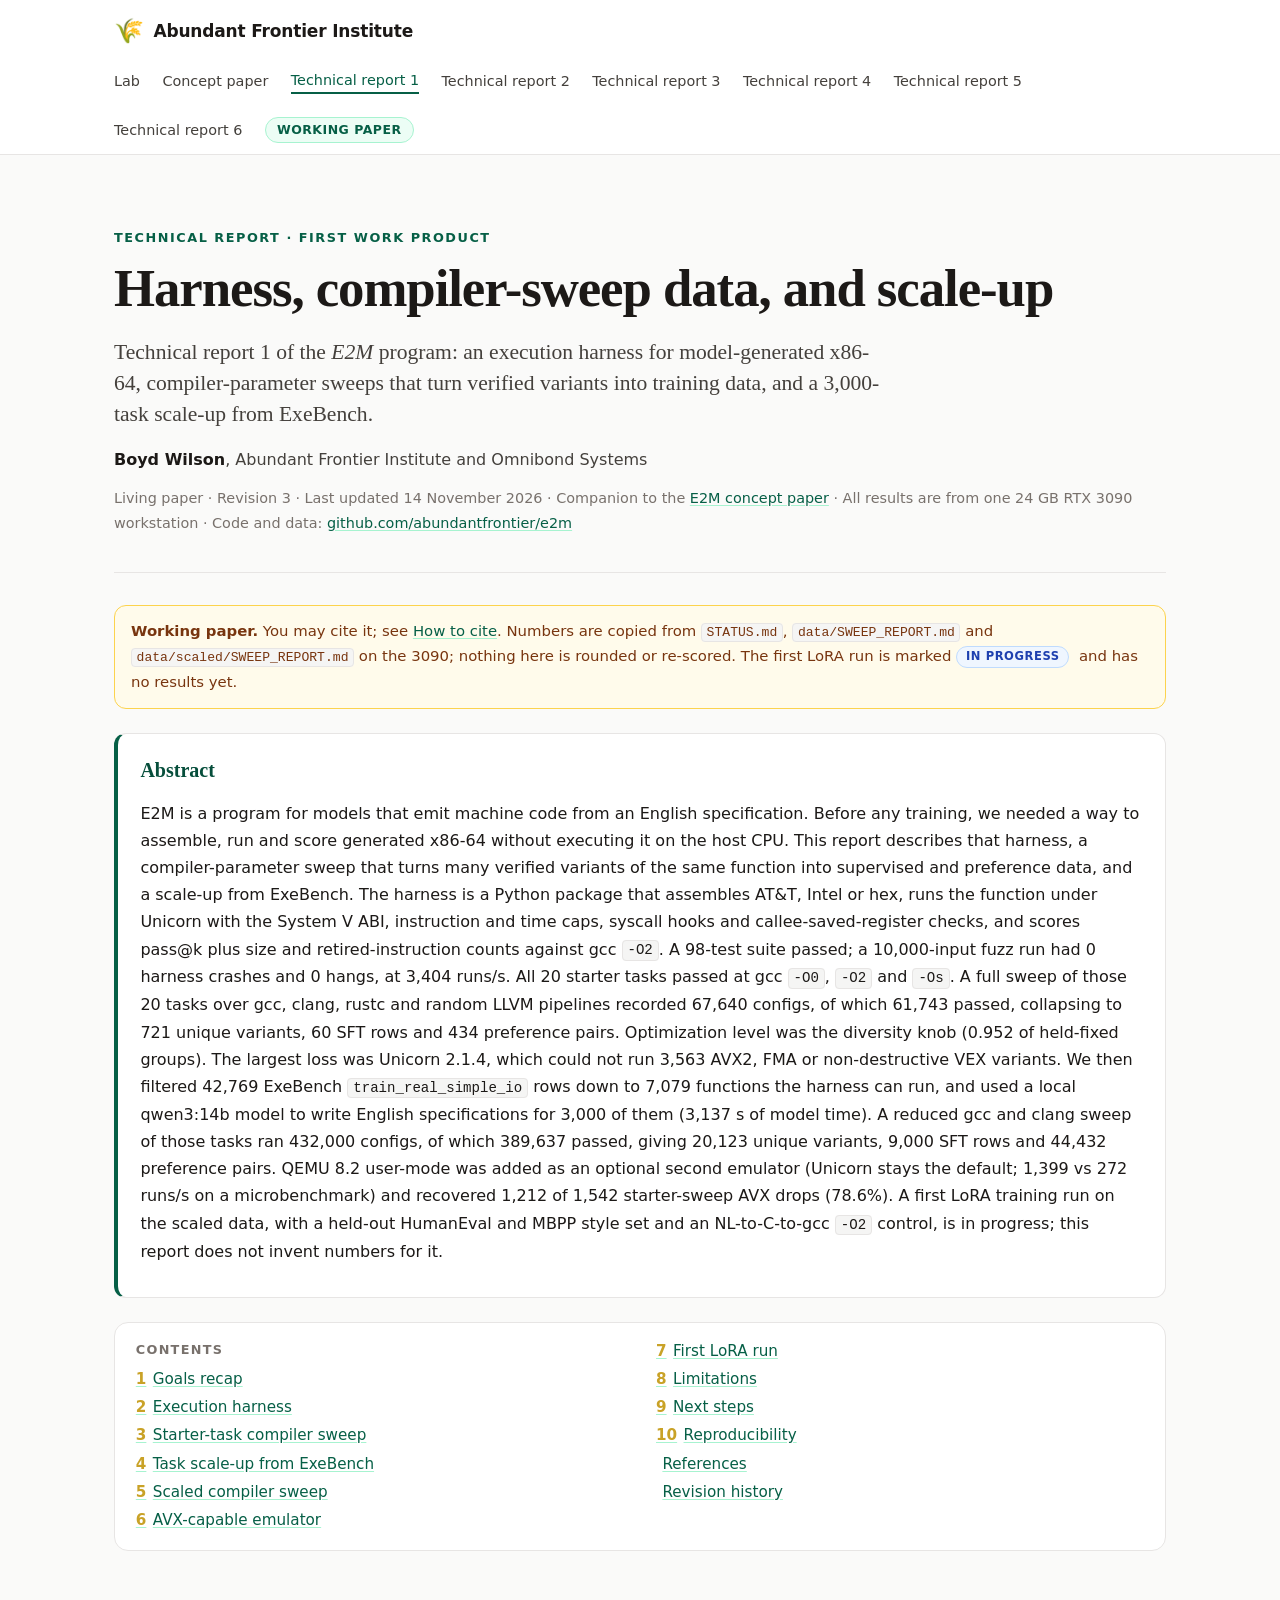
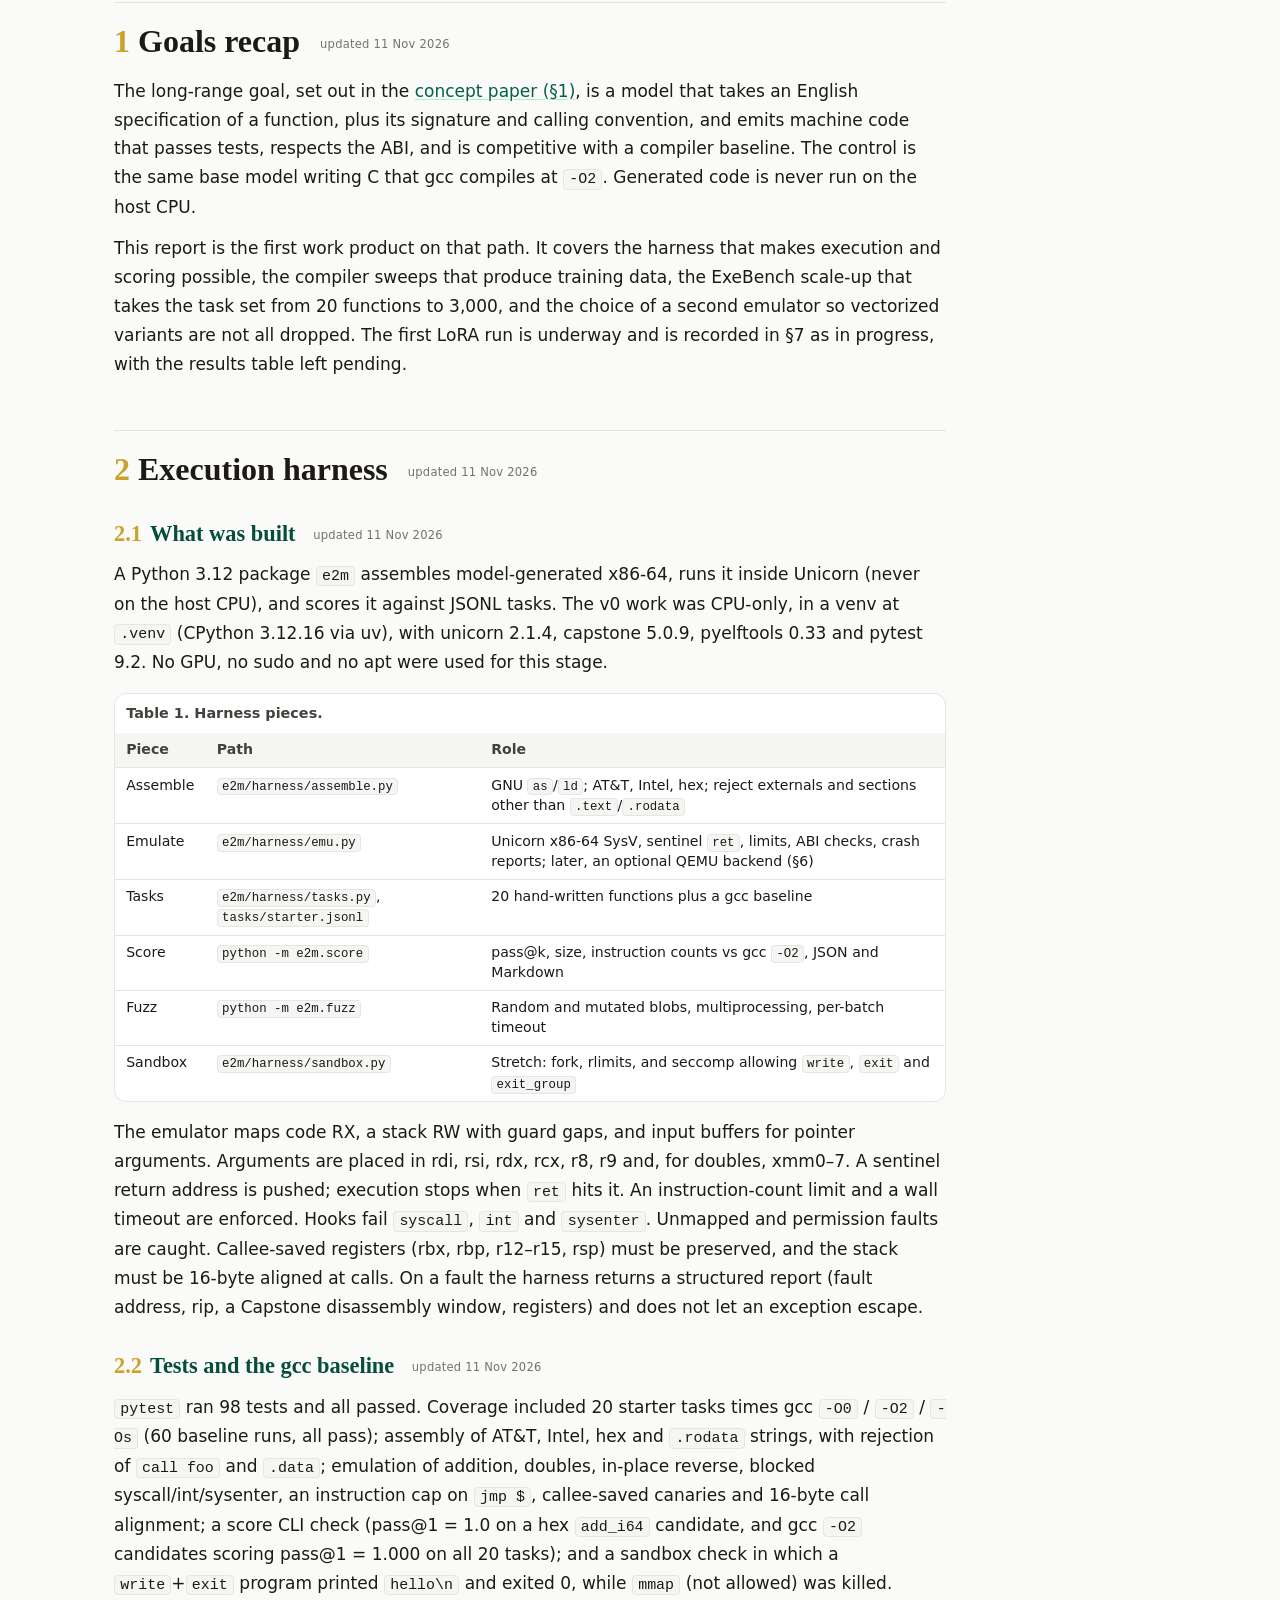
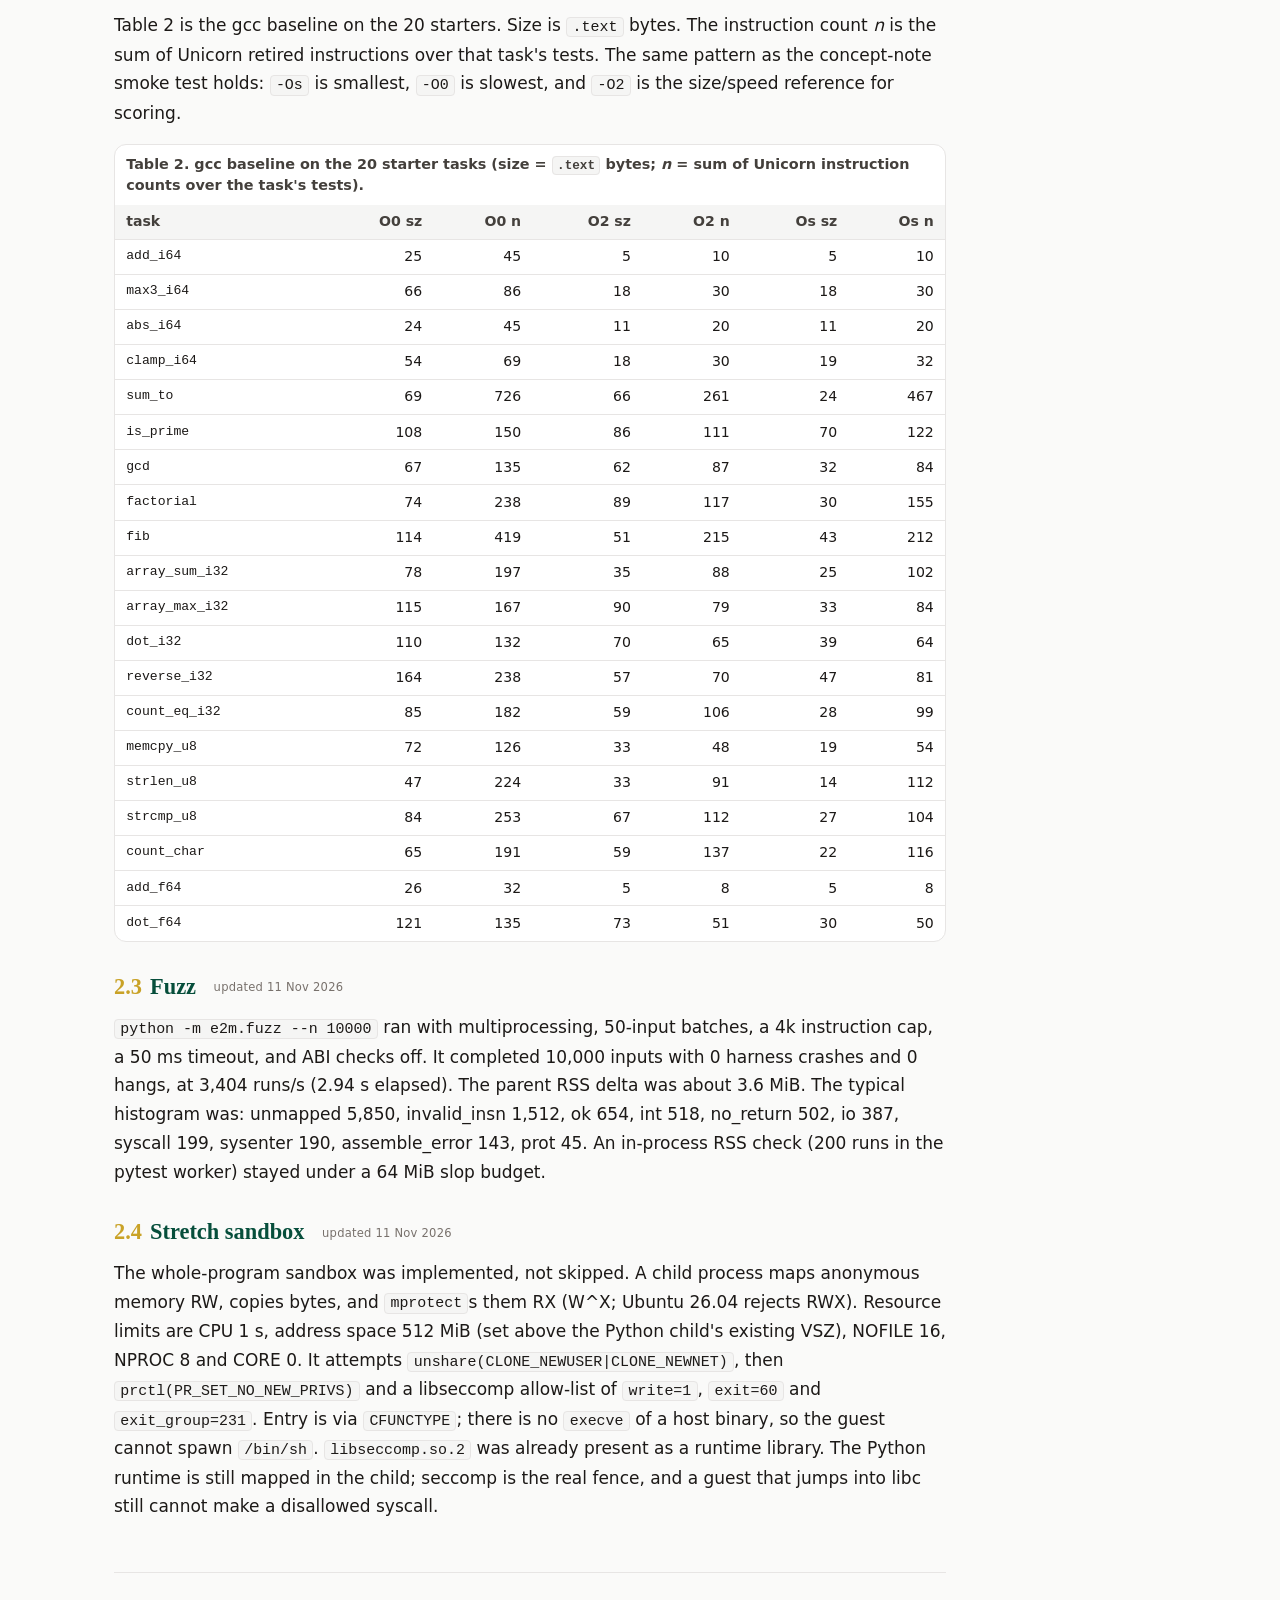
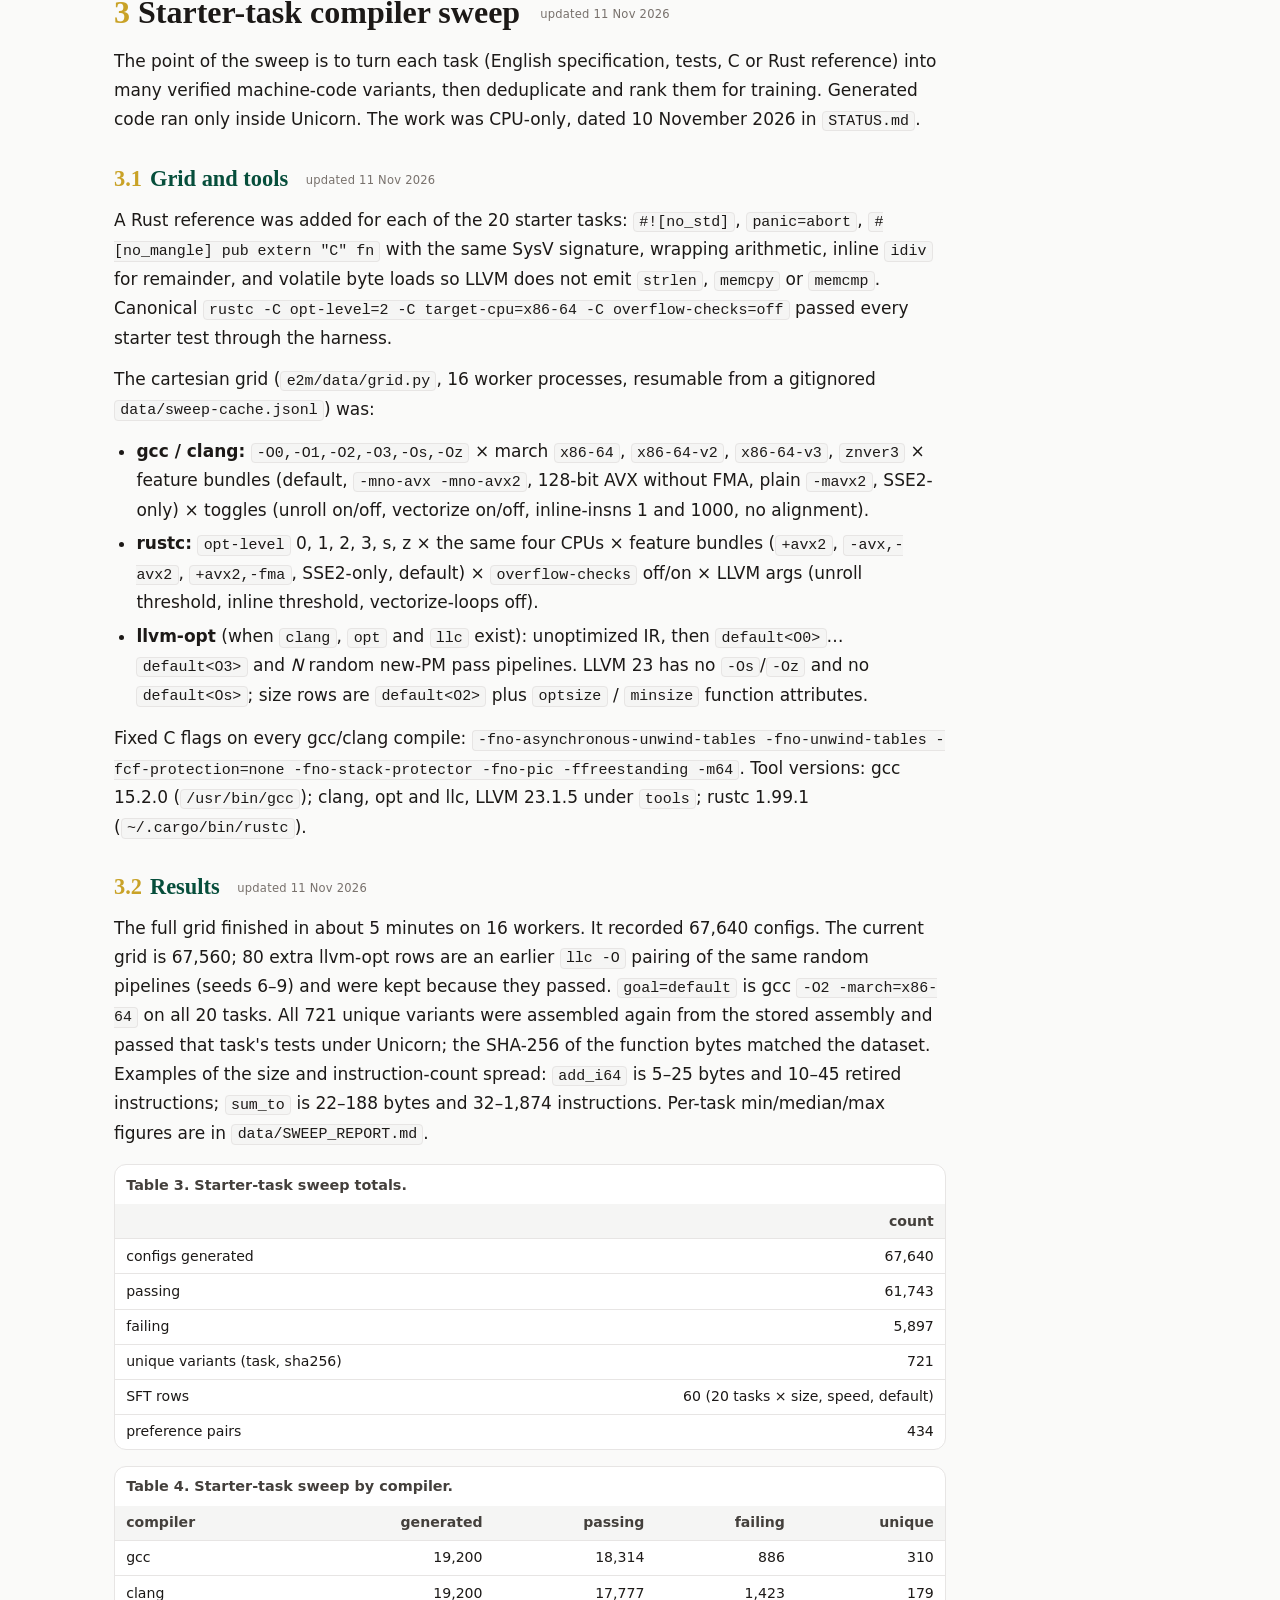
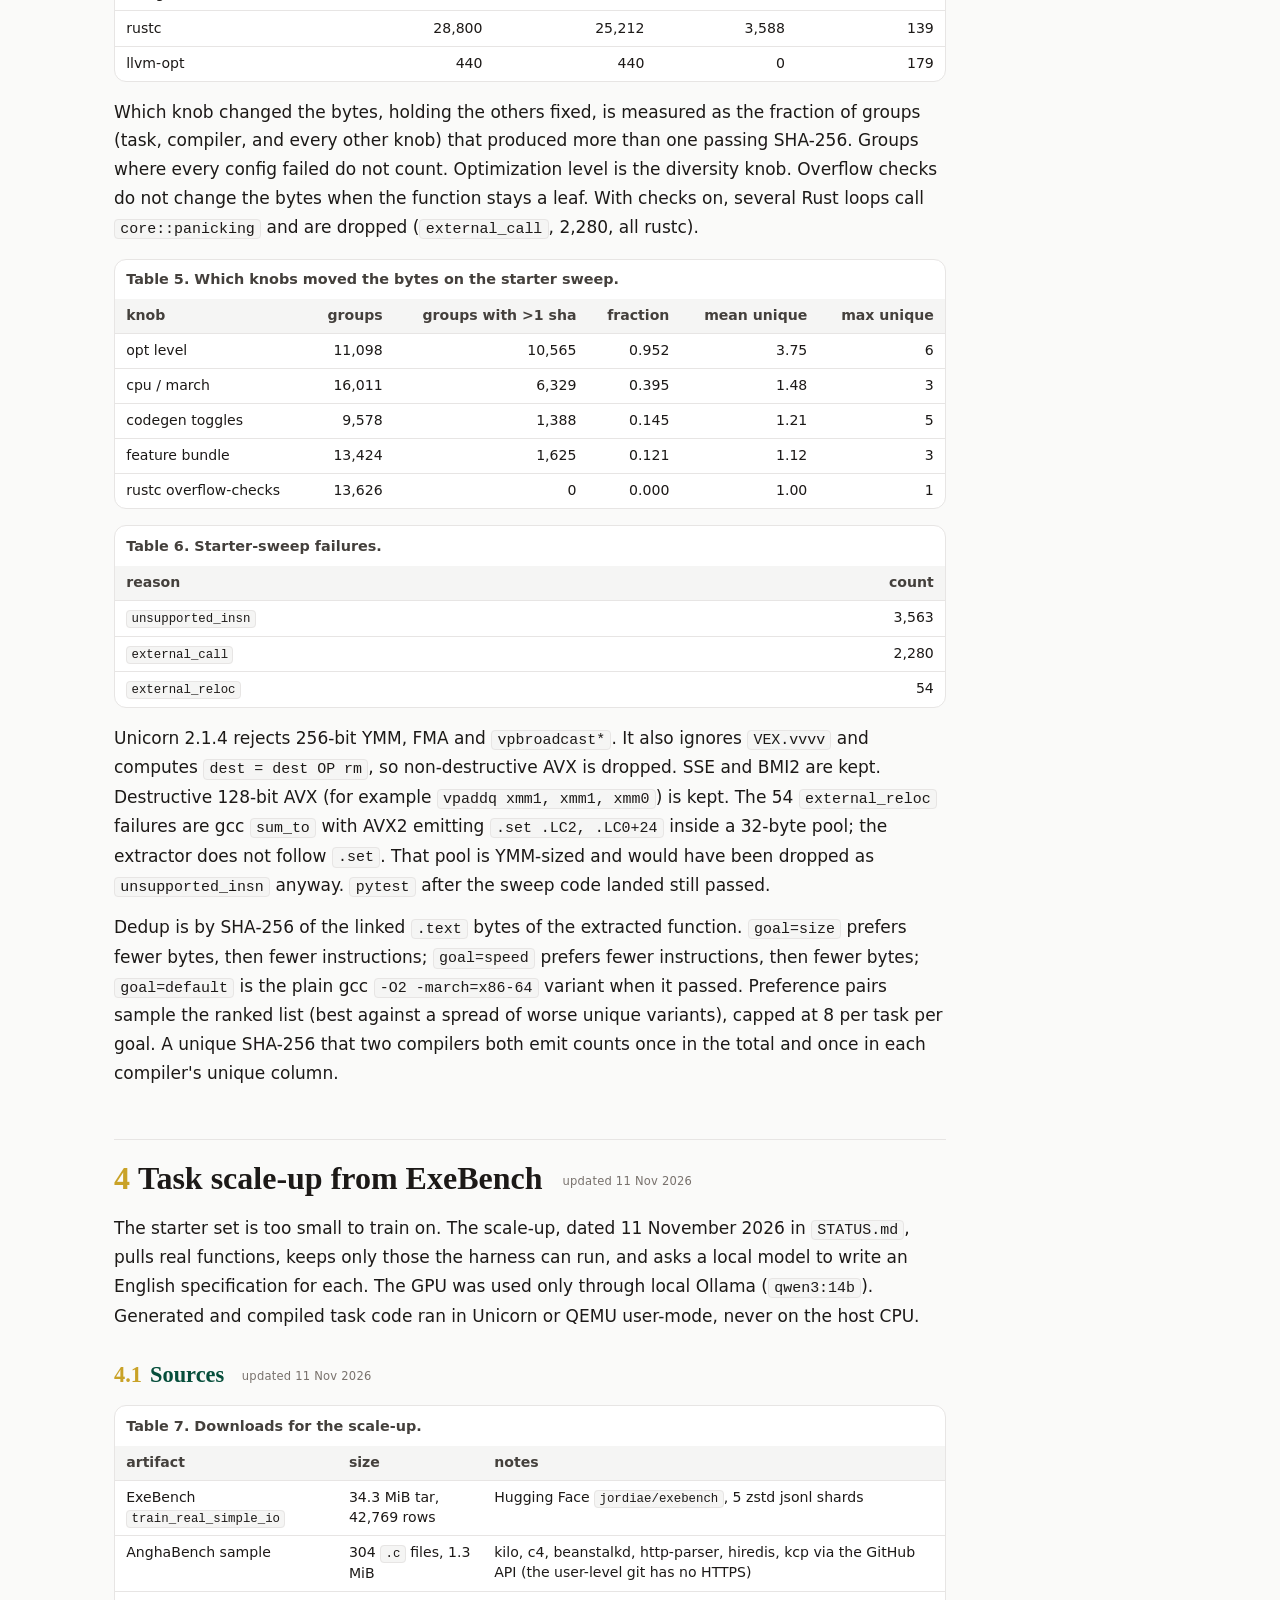
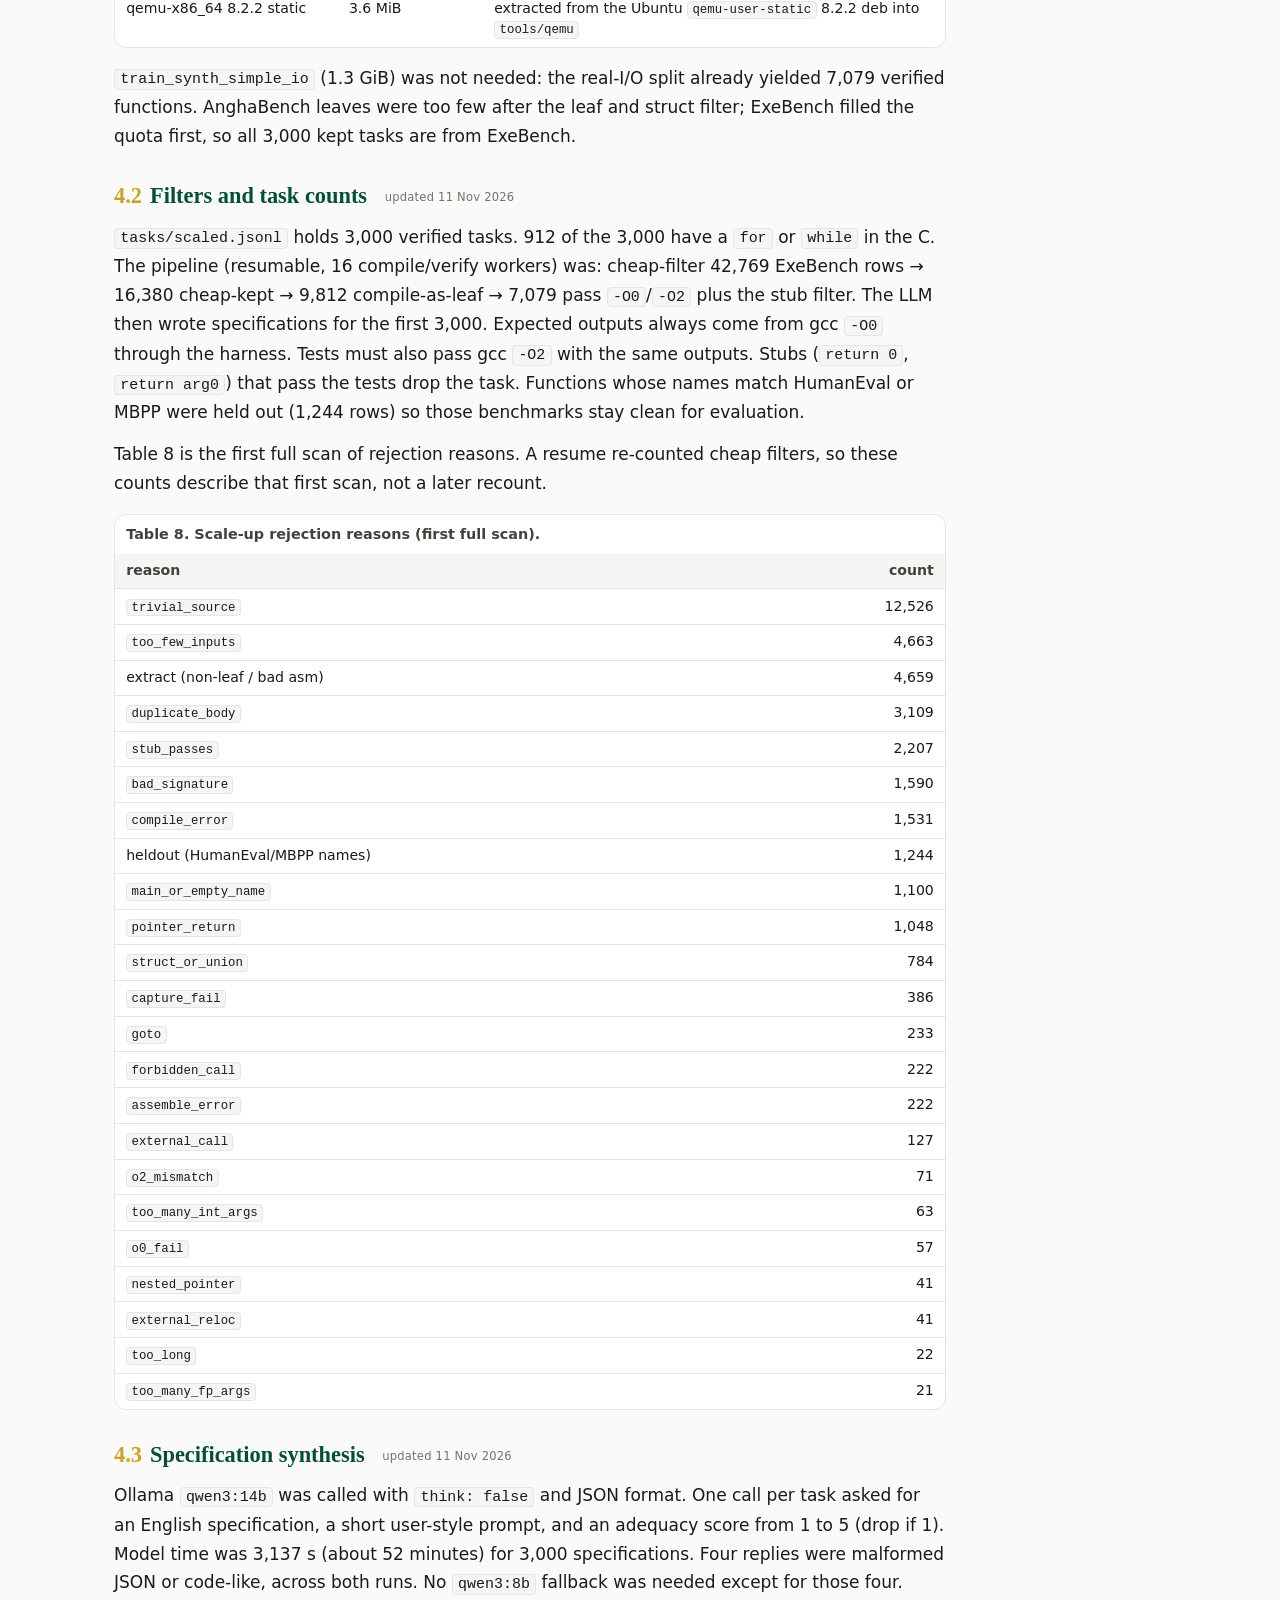
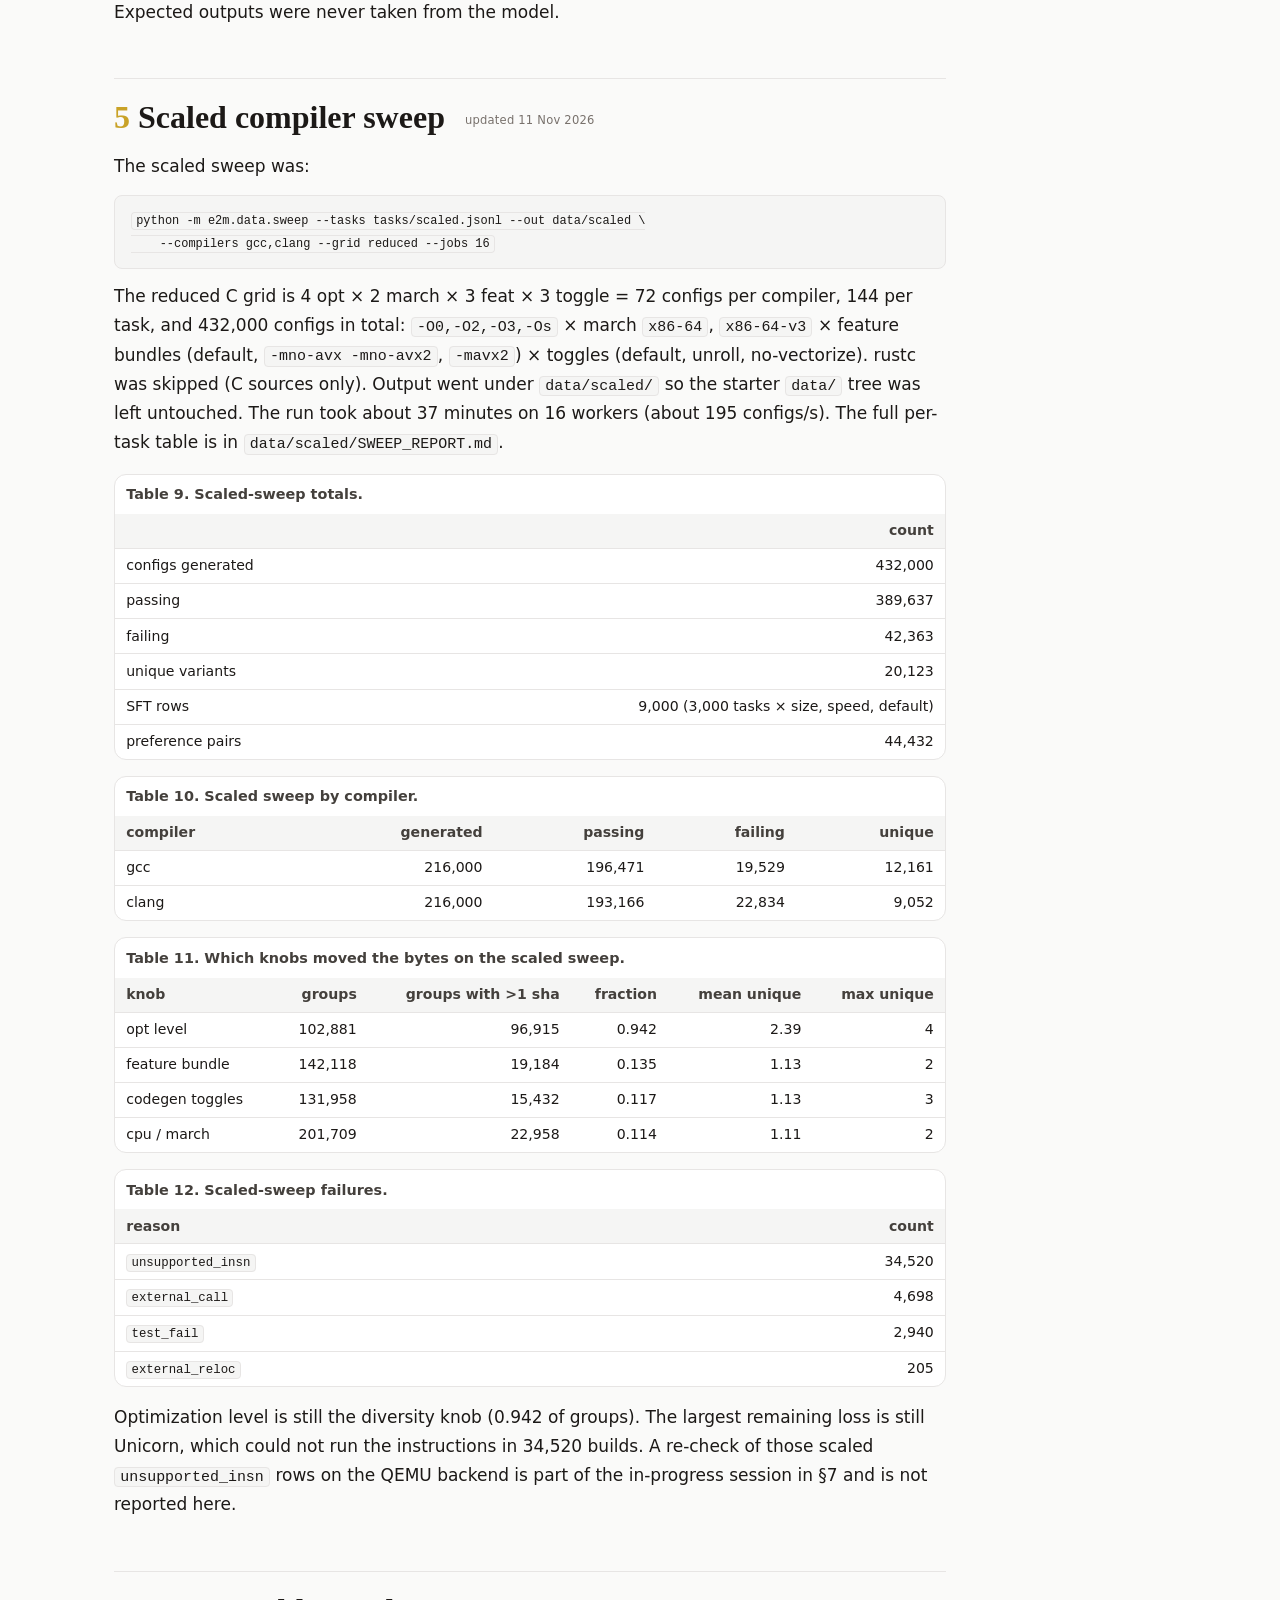
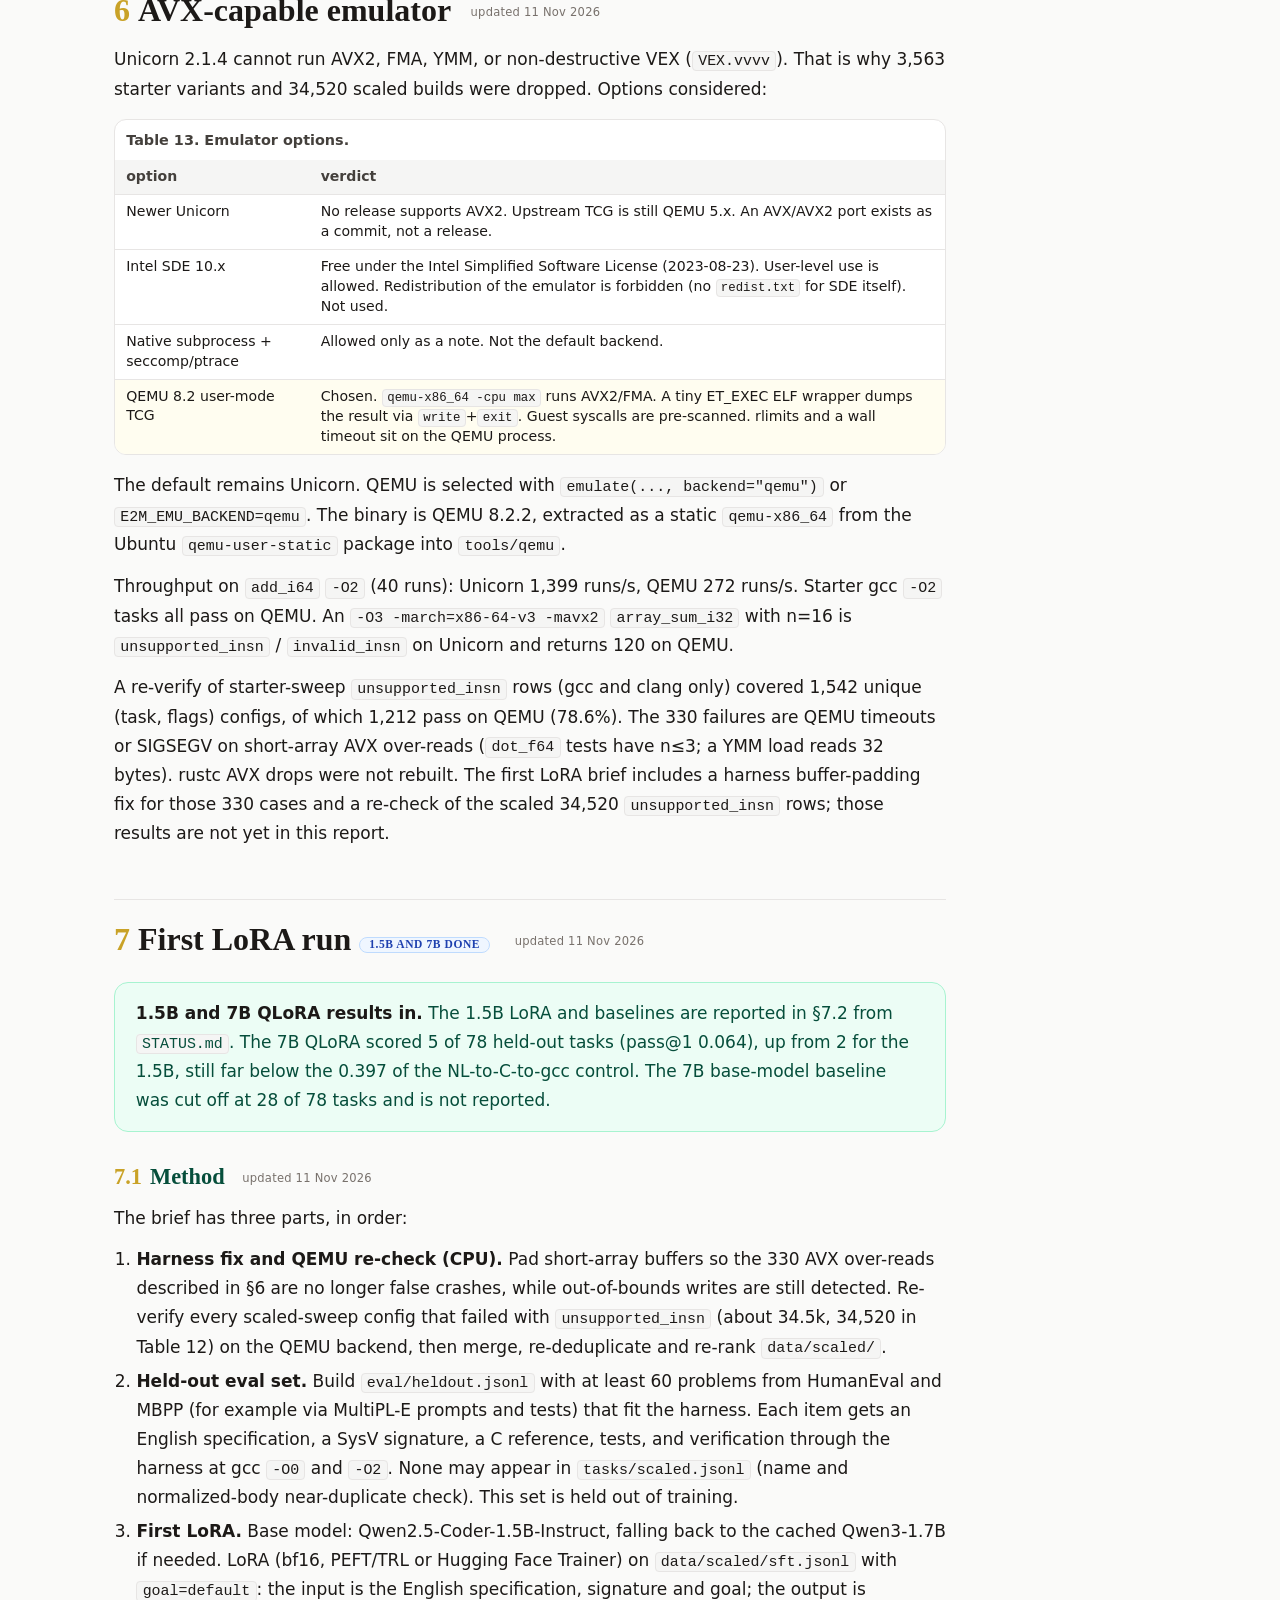
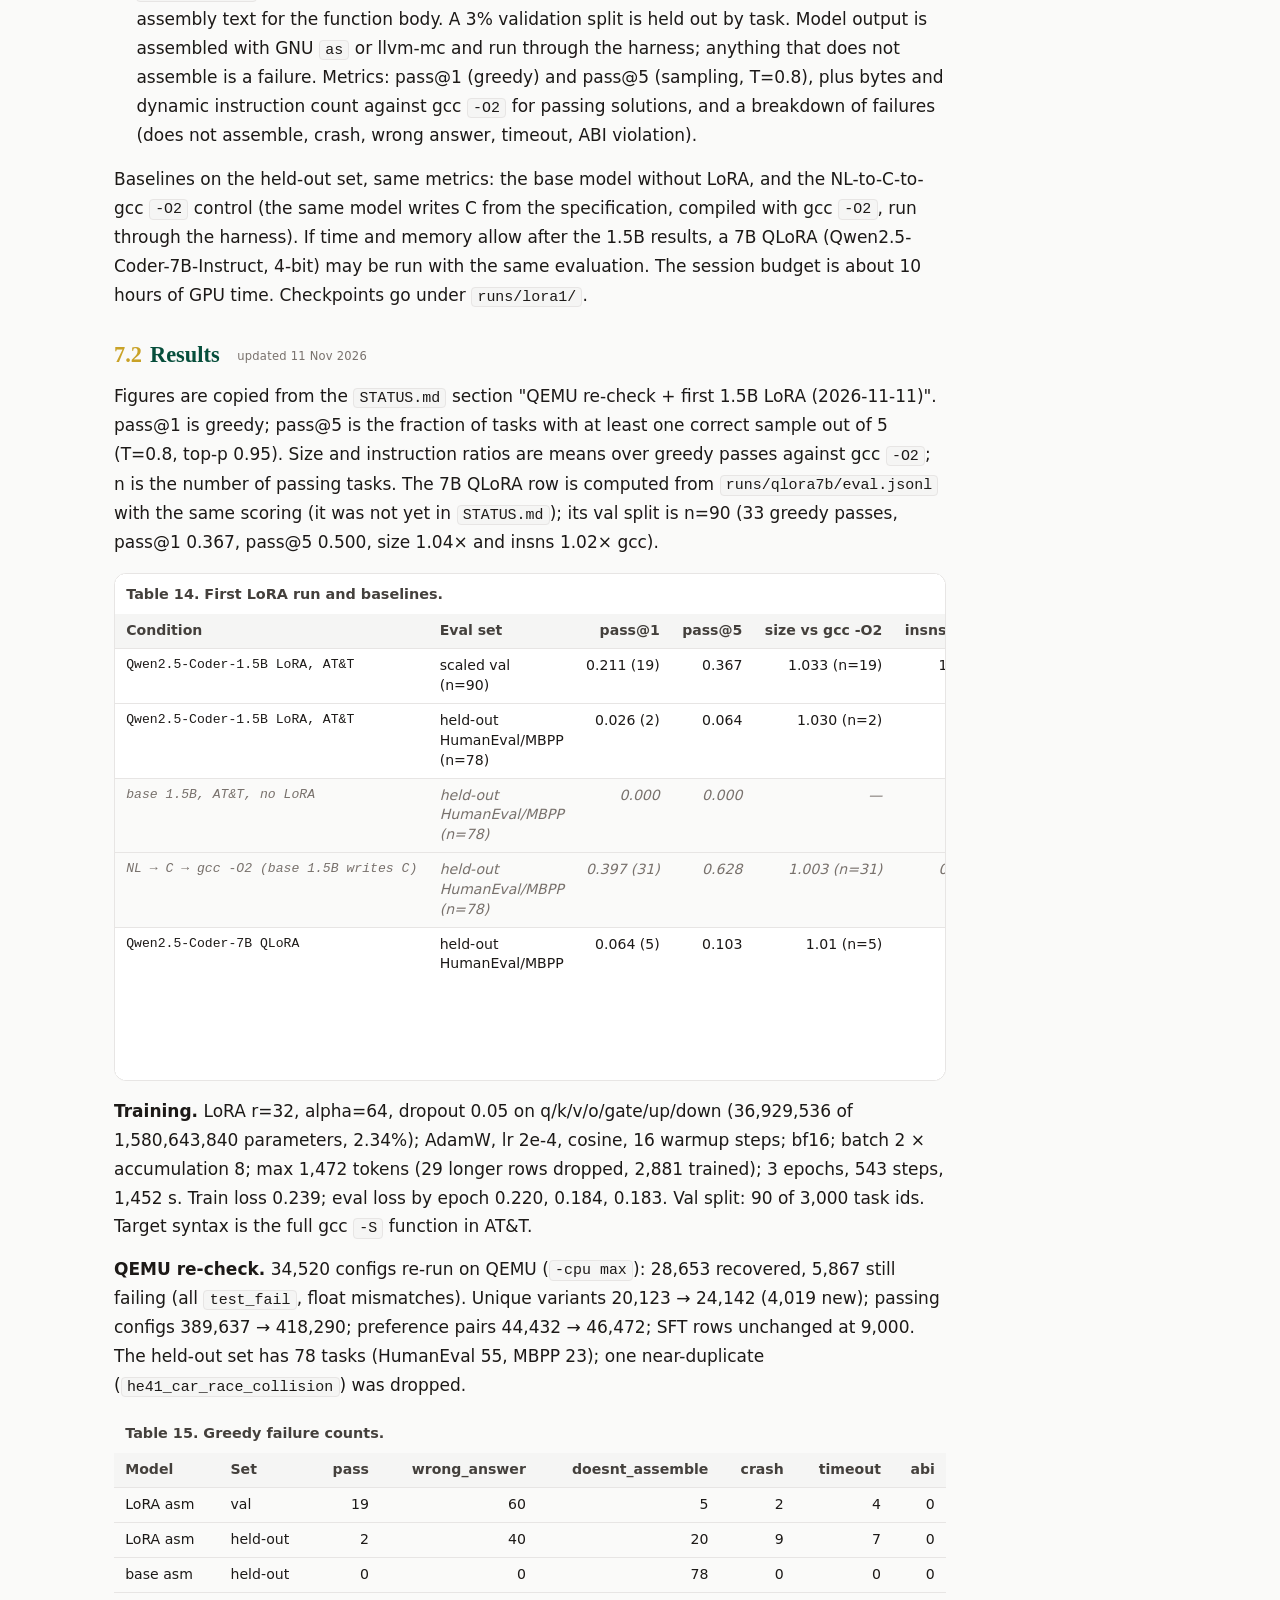
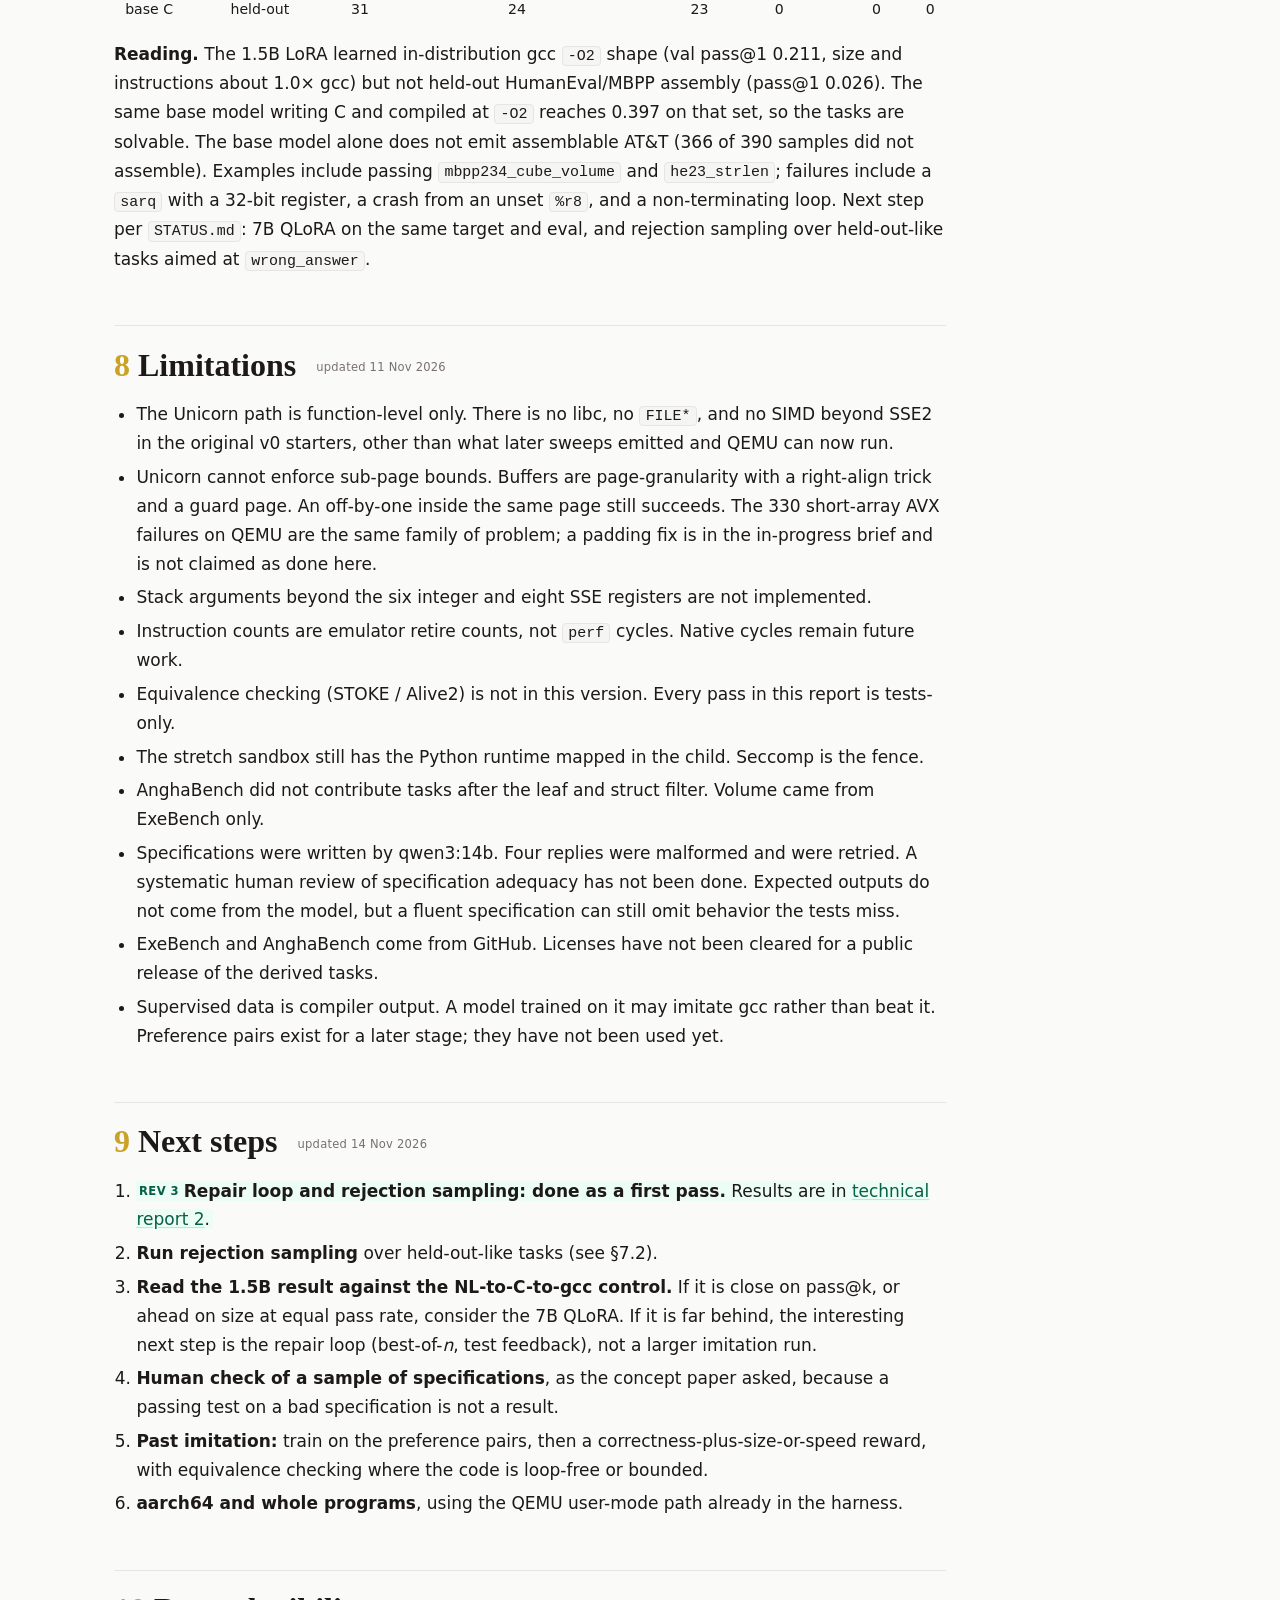
==== commit 7d0627f1: "Sync results and reports after round5b (2026-11-26)" ====
--- a/reports/report-1/index.html
+++ b/reports/report-1/index.html
@@ -16,7 +16,7 @@
 <body>
 <nav class="nav"><div class="nav-in">
 <a class="brand" href="https://abundantfrontier.org/"><span class="e">🌾</span><span>Abundant Frontier Institute</span></a>
-<div class="nav-links"><a href="/lab/">Lab</a><a href="../concept/index.html" >Concept paper</a><a href="../report-1/index.html" class="cur">Technical report 1</a><a href="../report-2/index.html" >Technical report 2</a><a href="../report-3/index.html" >Technical report 3</a><a href="../report-4/index.html" >Technical report 4</a><a href="../report-5/index.html" >Technical report 5</a><span class="badge">Working paper</span></div>
+<div class="nav-links"><a href="/lab/">Lab</a><a href="../concept/index.html" >Concept paper</a><a href="../report-1/index.html" class="cur">Technical report 1</a><a href="../report-2/index.html" >Technical report 2</a><a href="../report-3/index.html" >Technical report 3</a><a href="../report-4/index.html" >Technical report 4</a><a href="../report-5/index.html" >Technical report 5</a><a href="../report-6/index.html" >Technical report 6</a><span class="badge">Working paper</span></div>
 </div></nav>
 <main class="page">
 <header class="title">
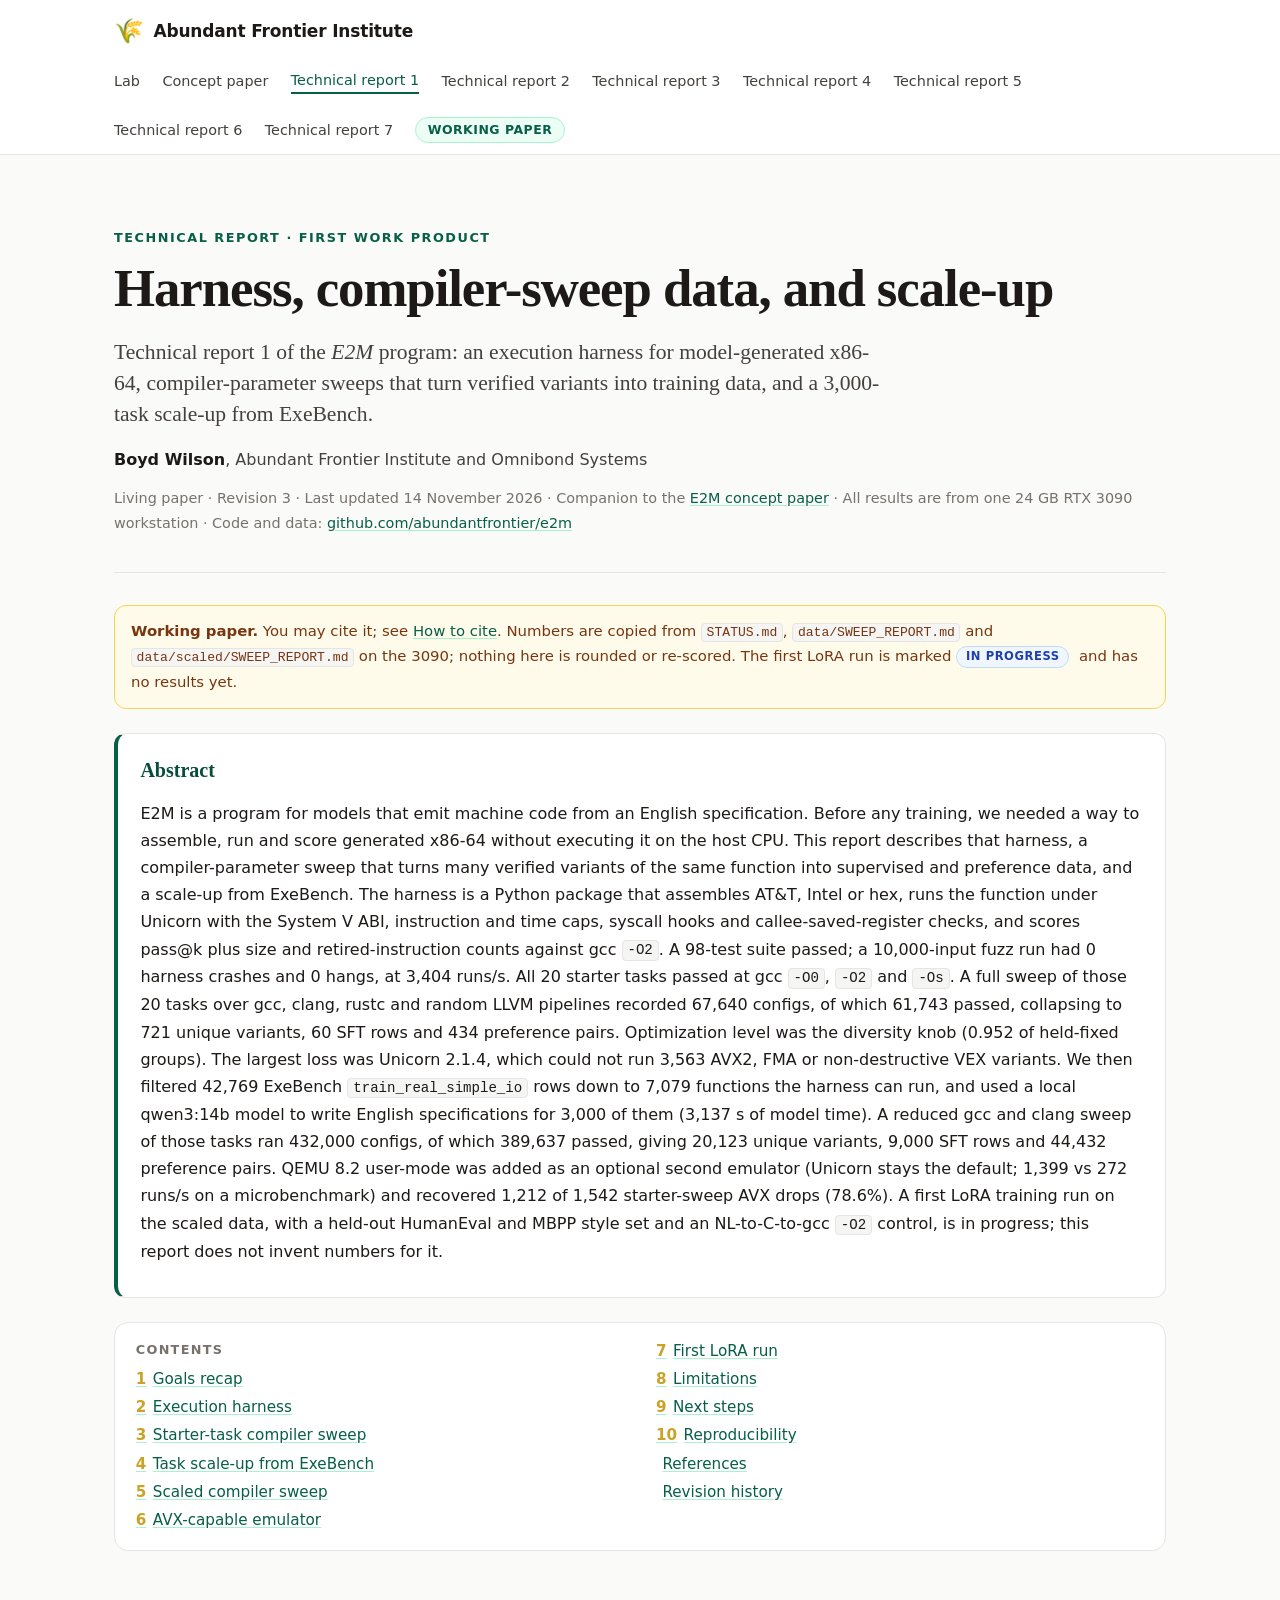
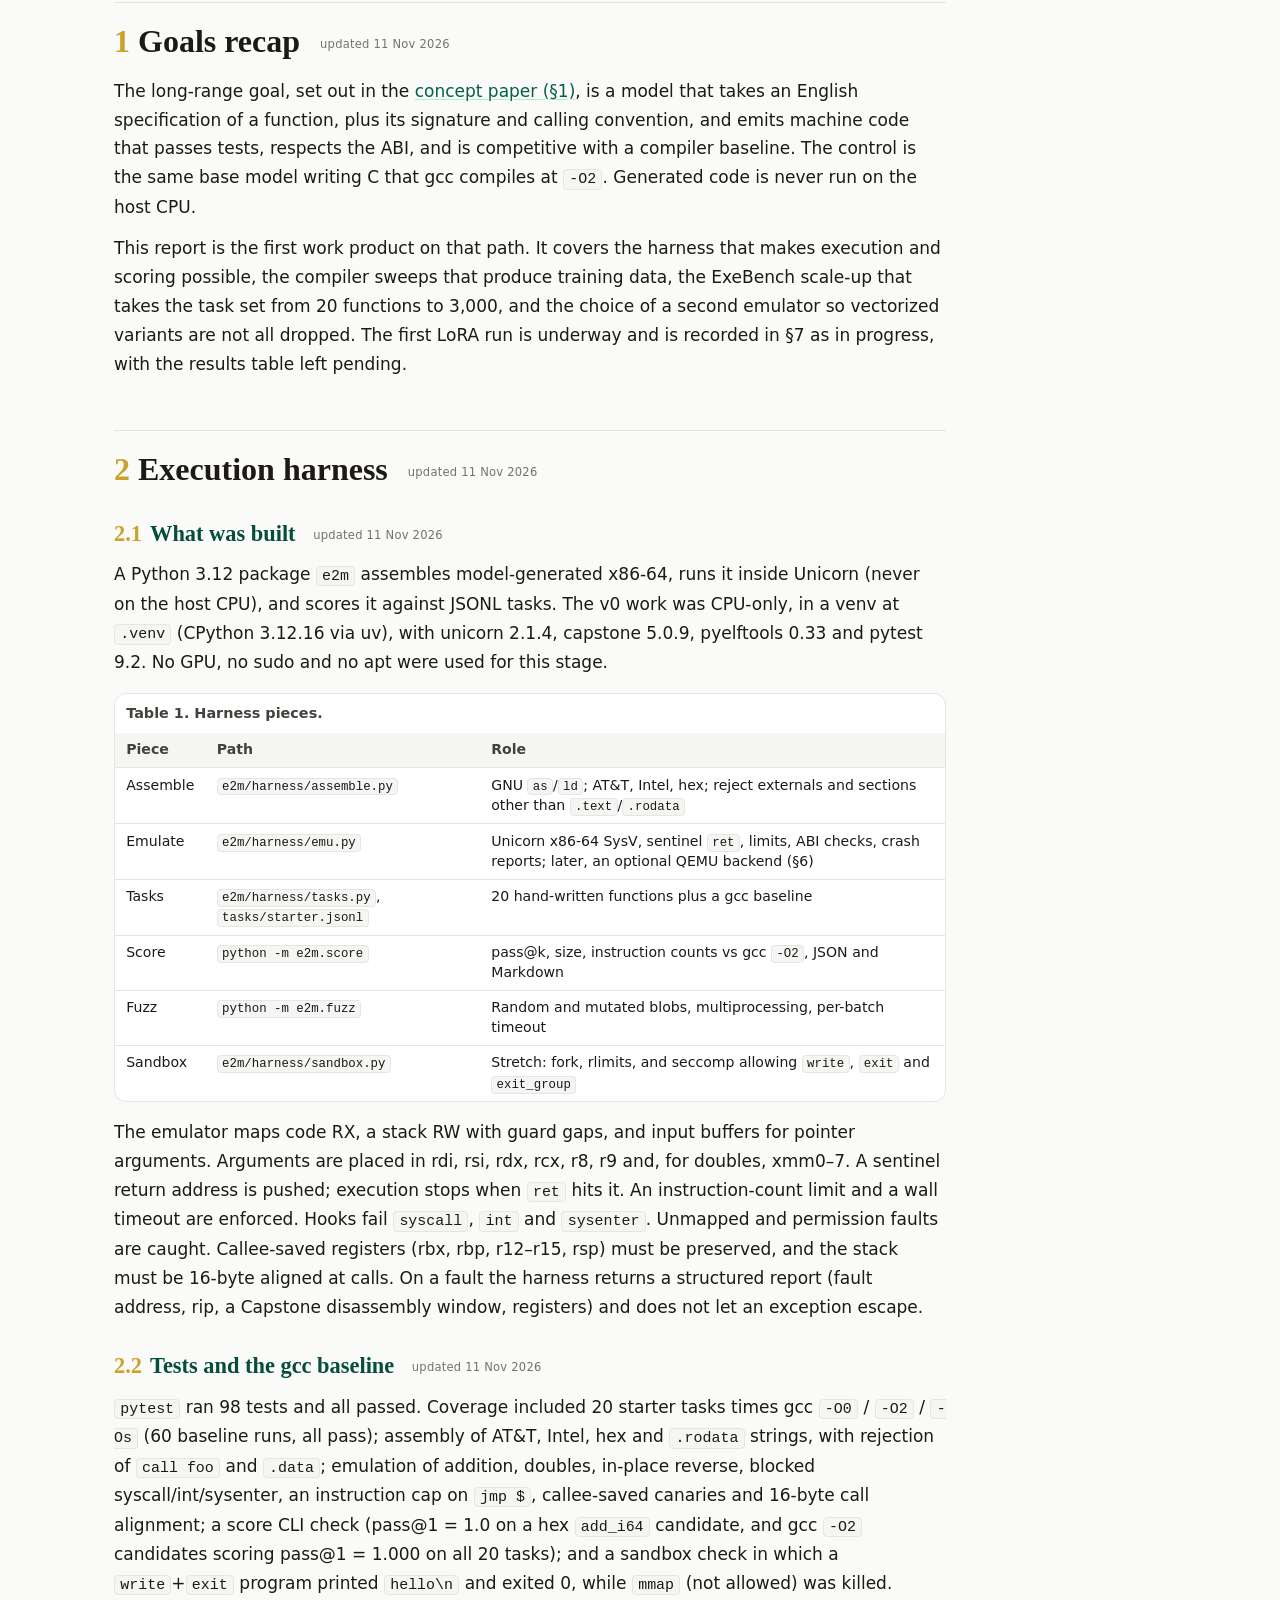
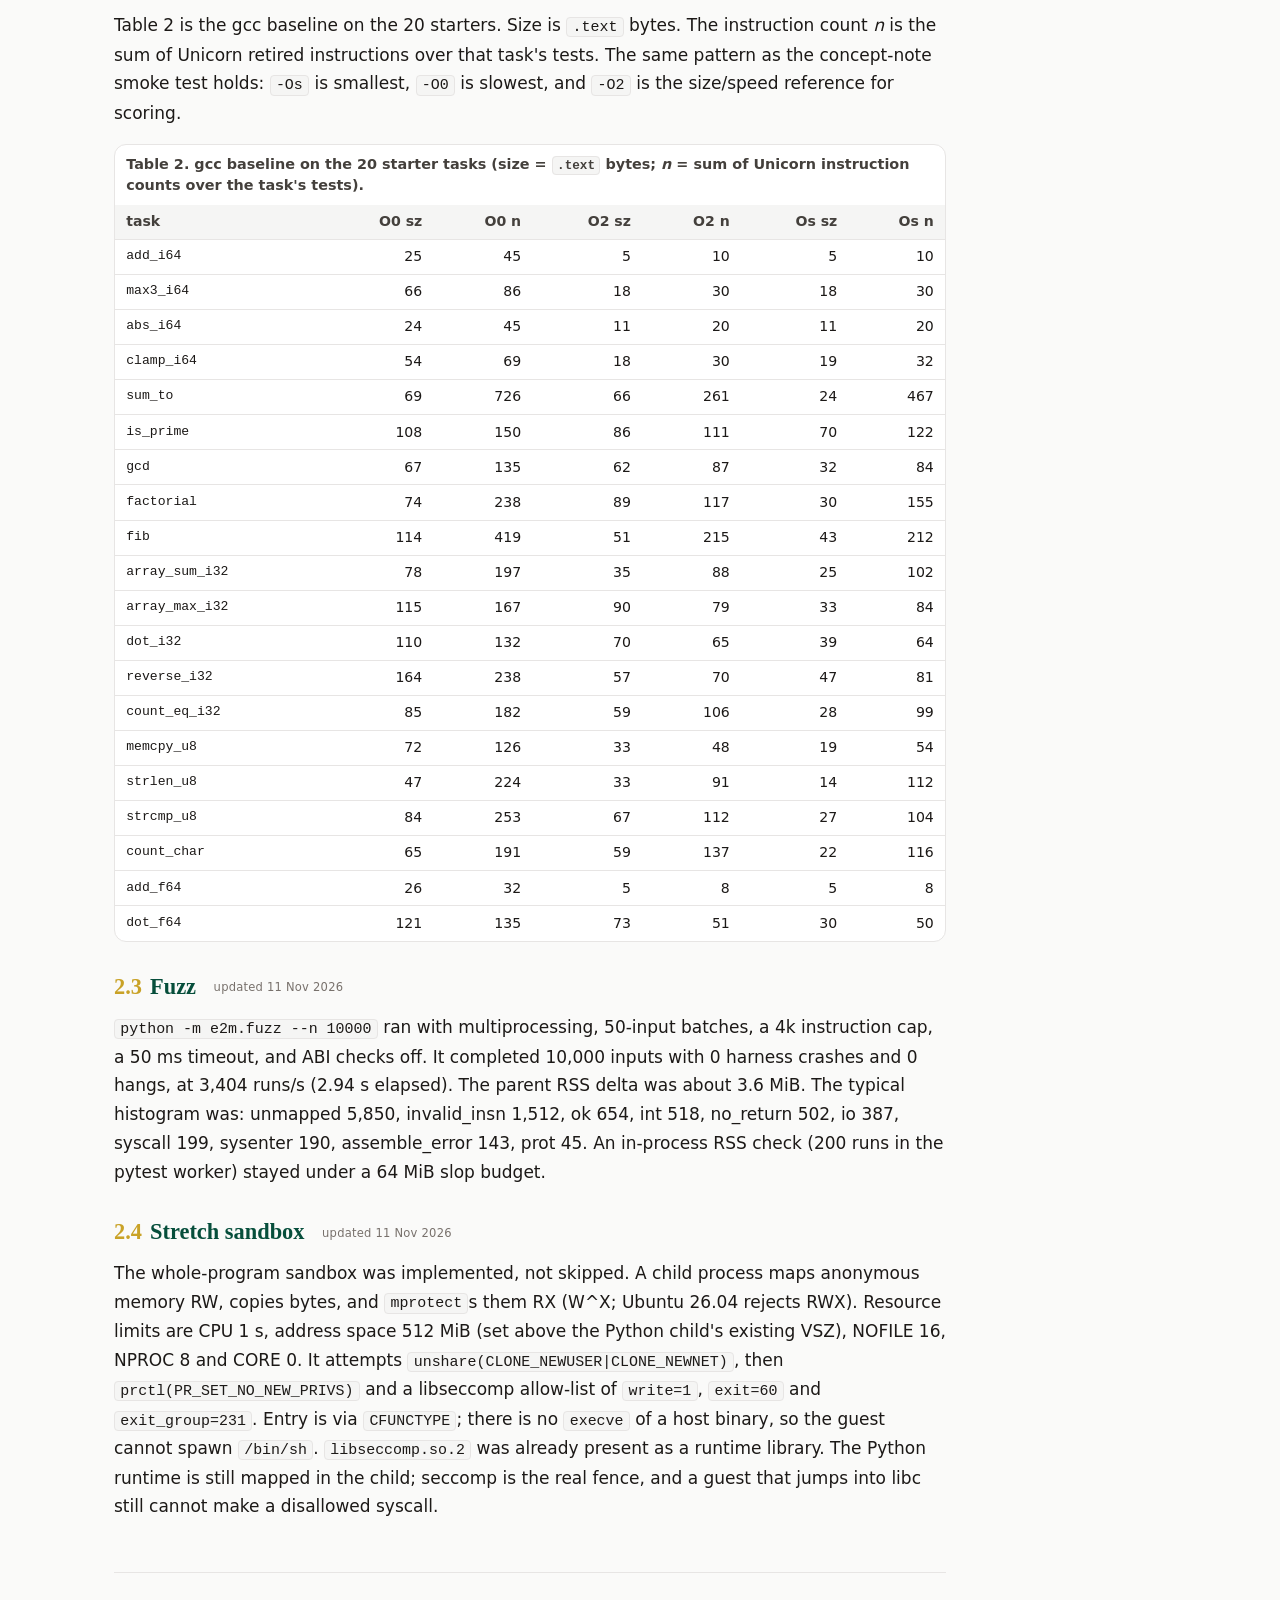
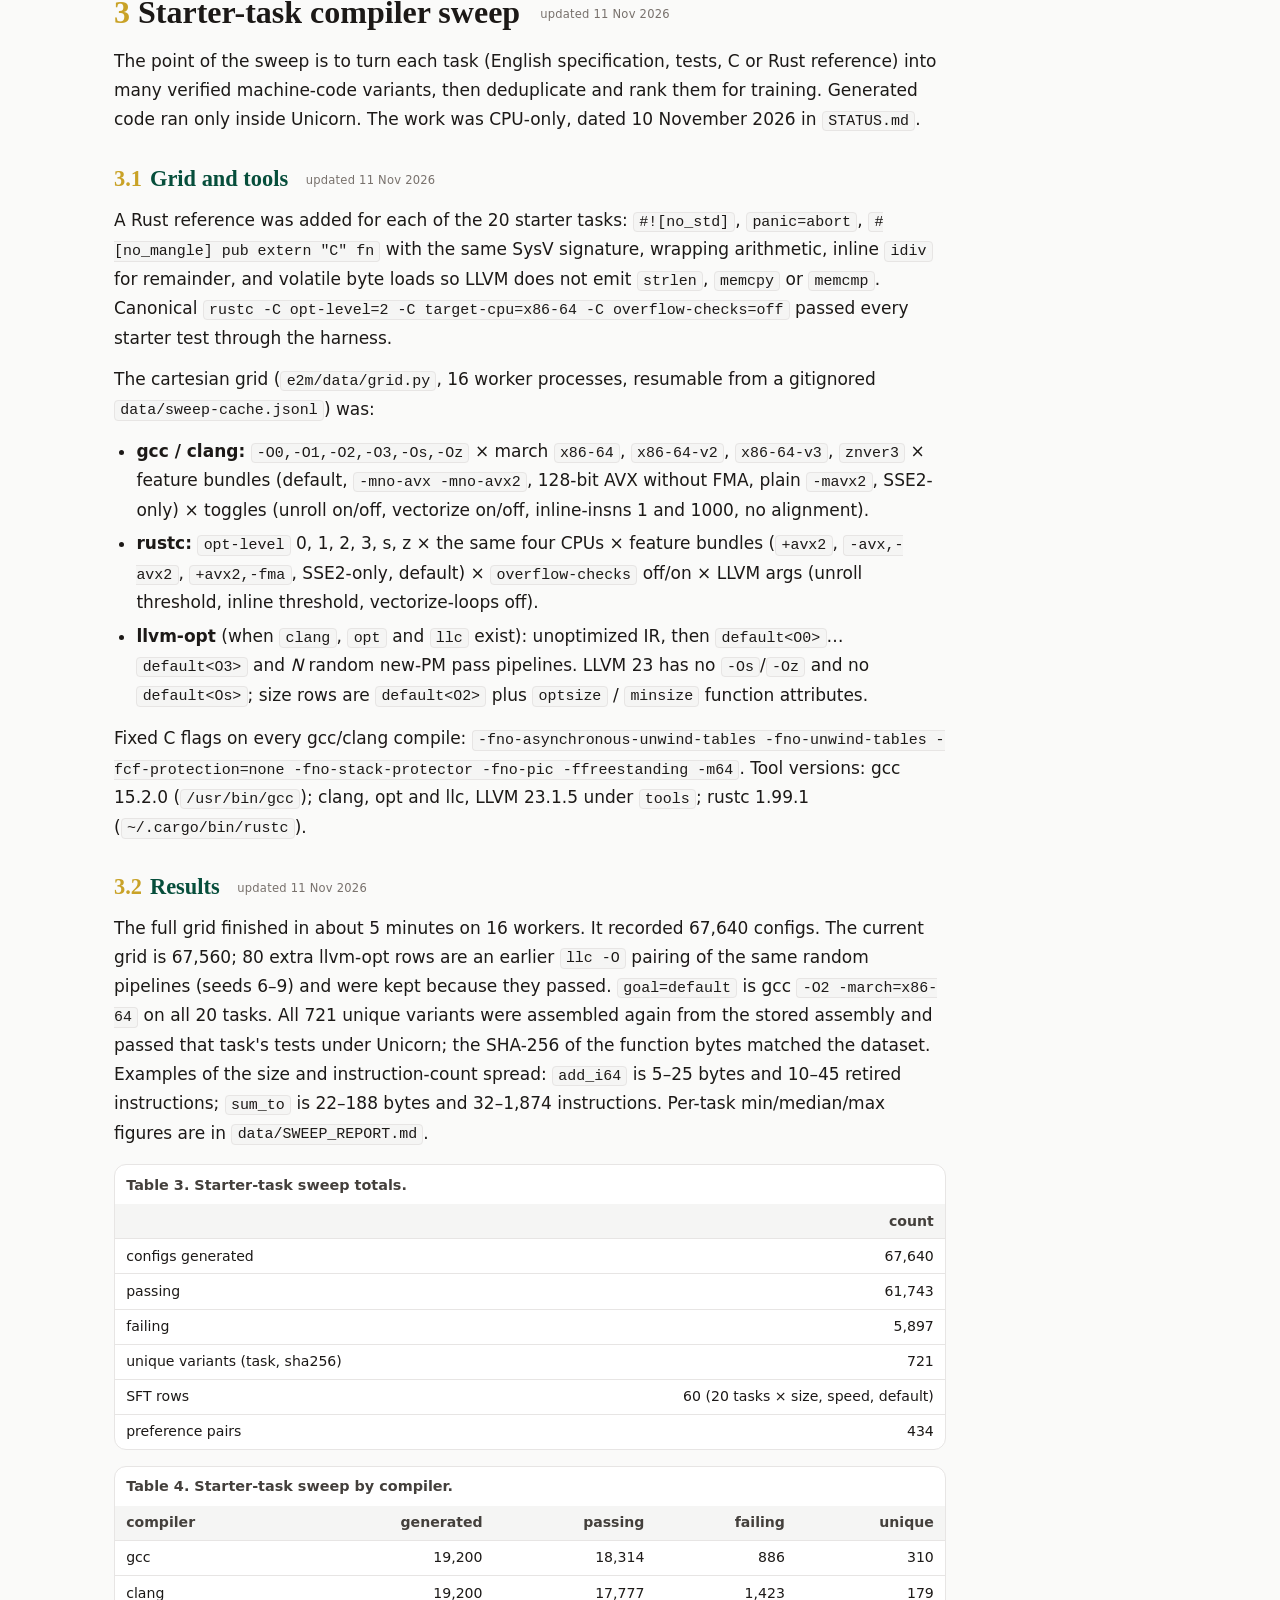
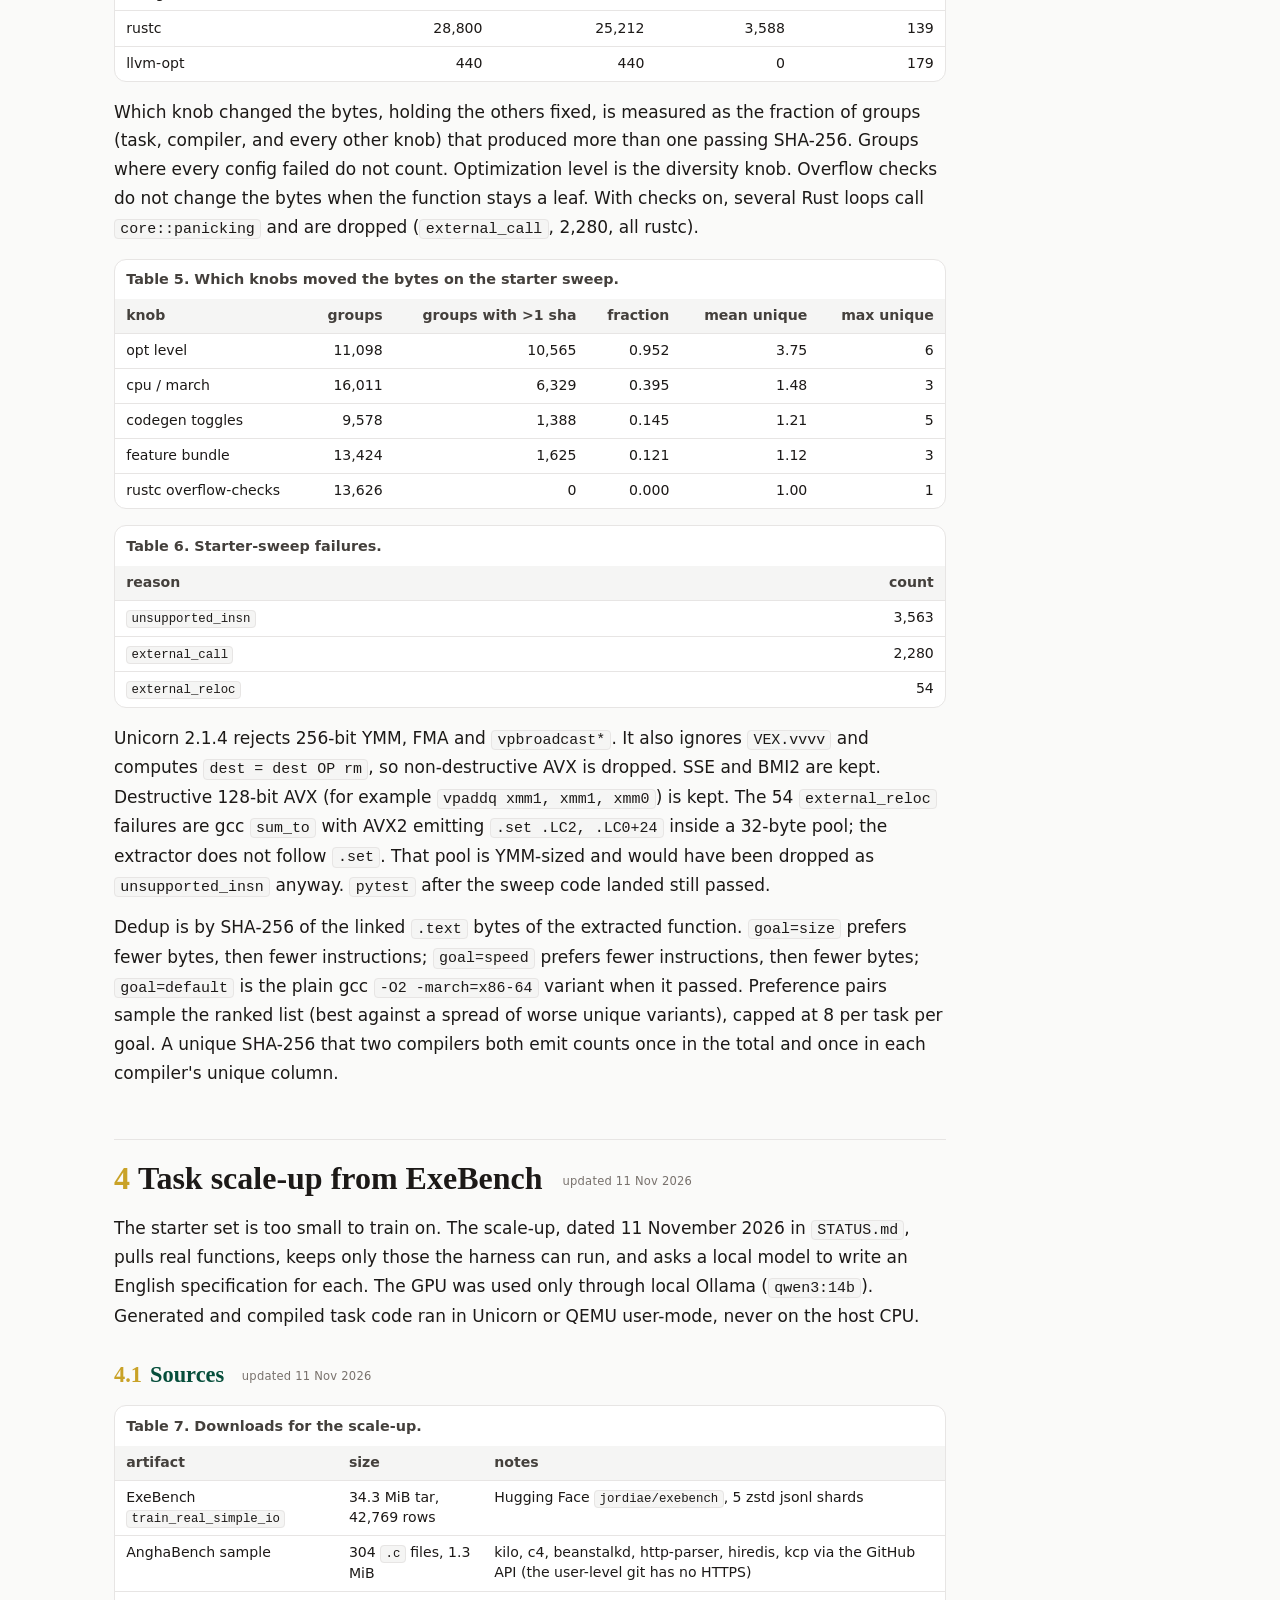
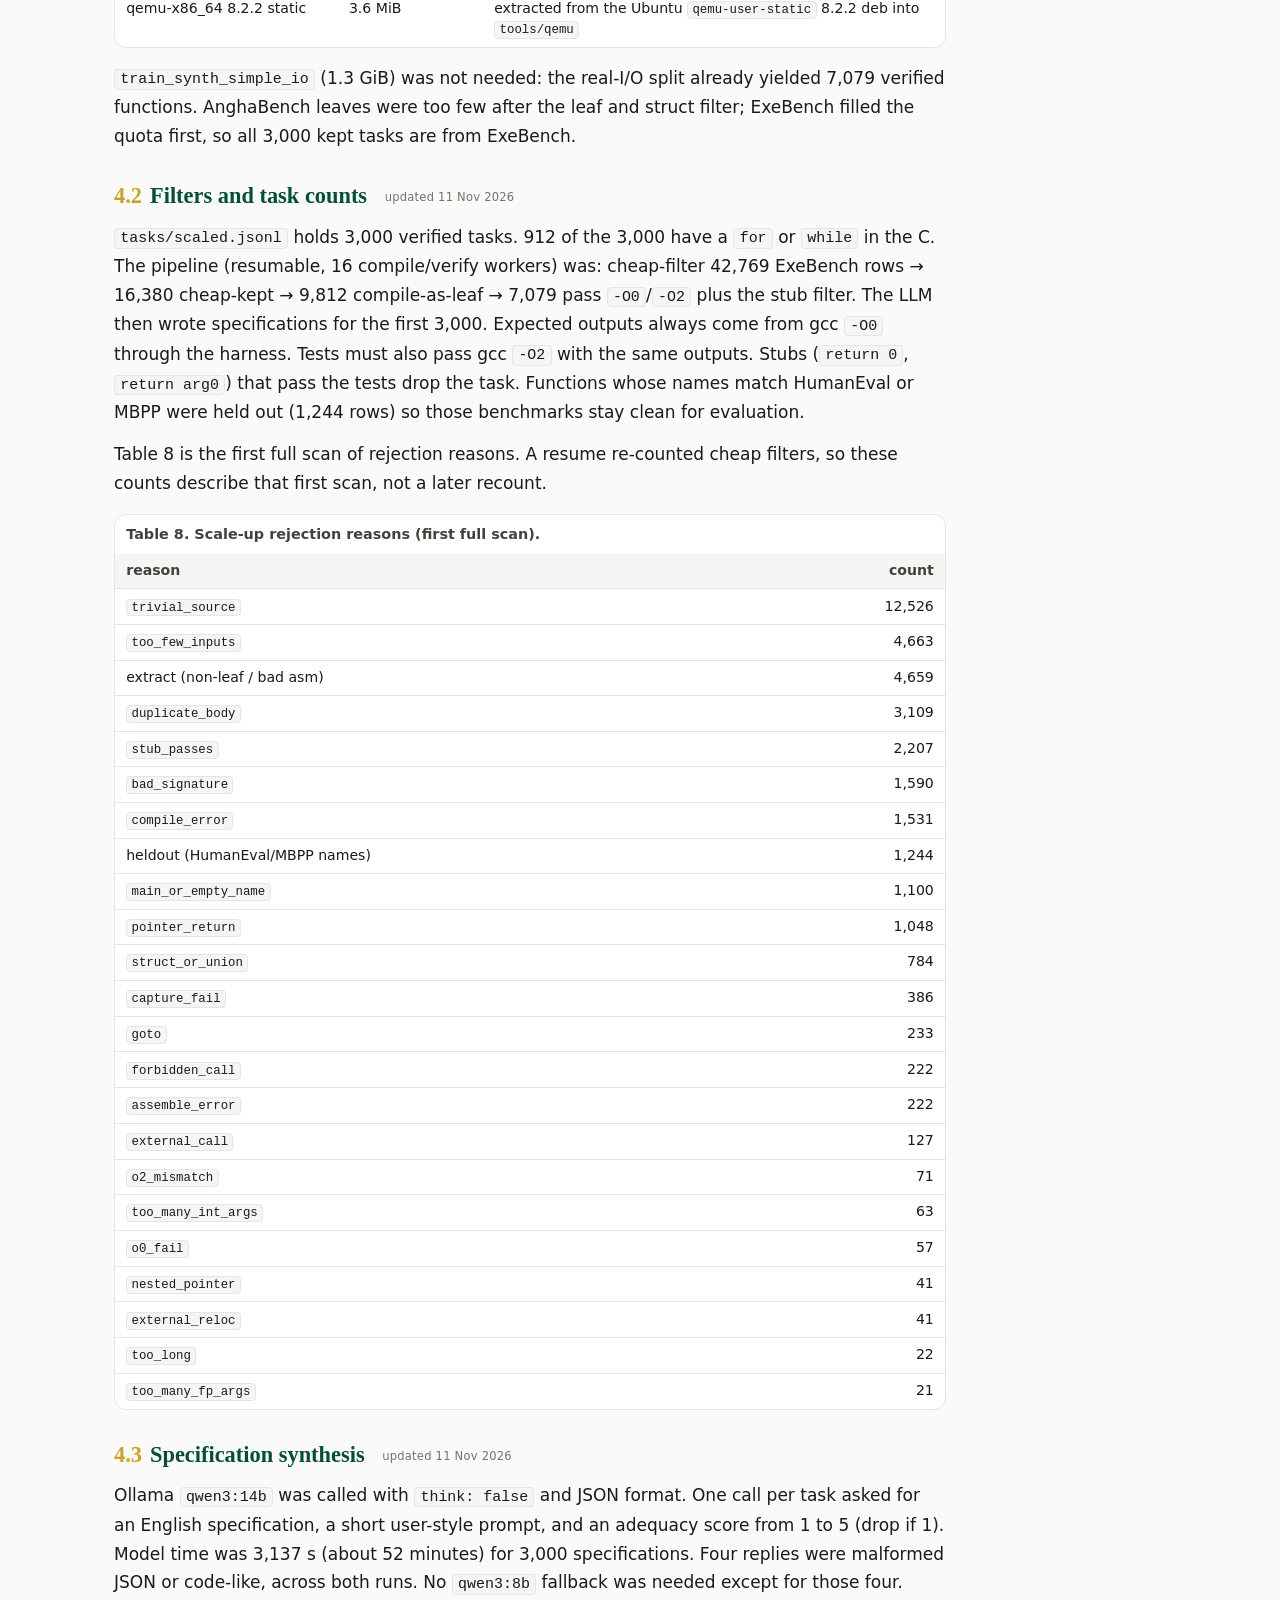
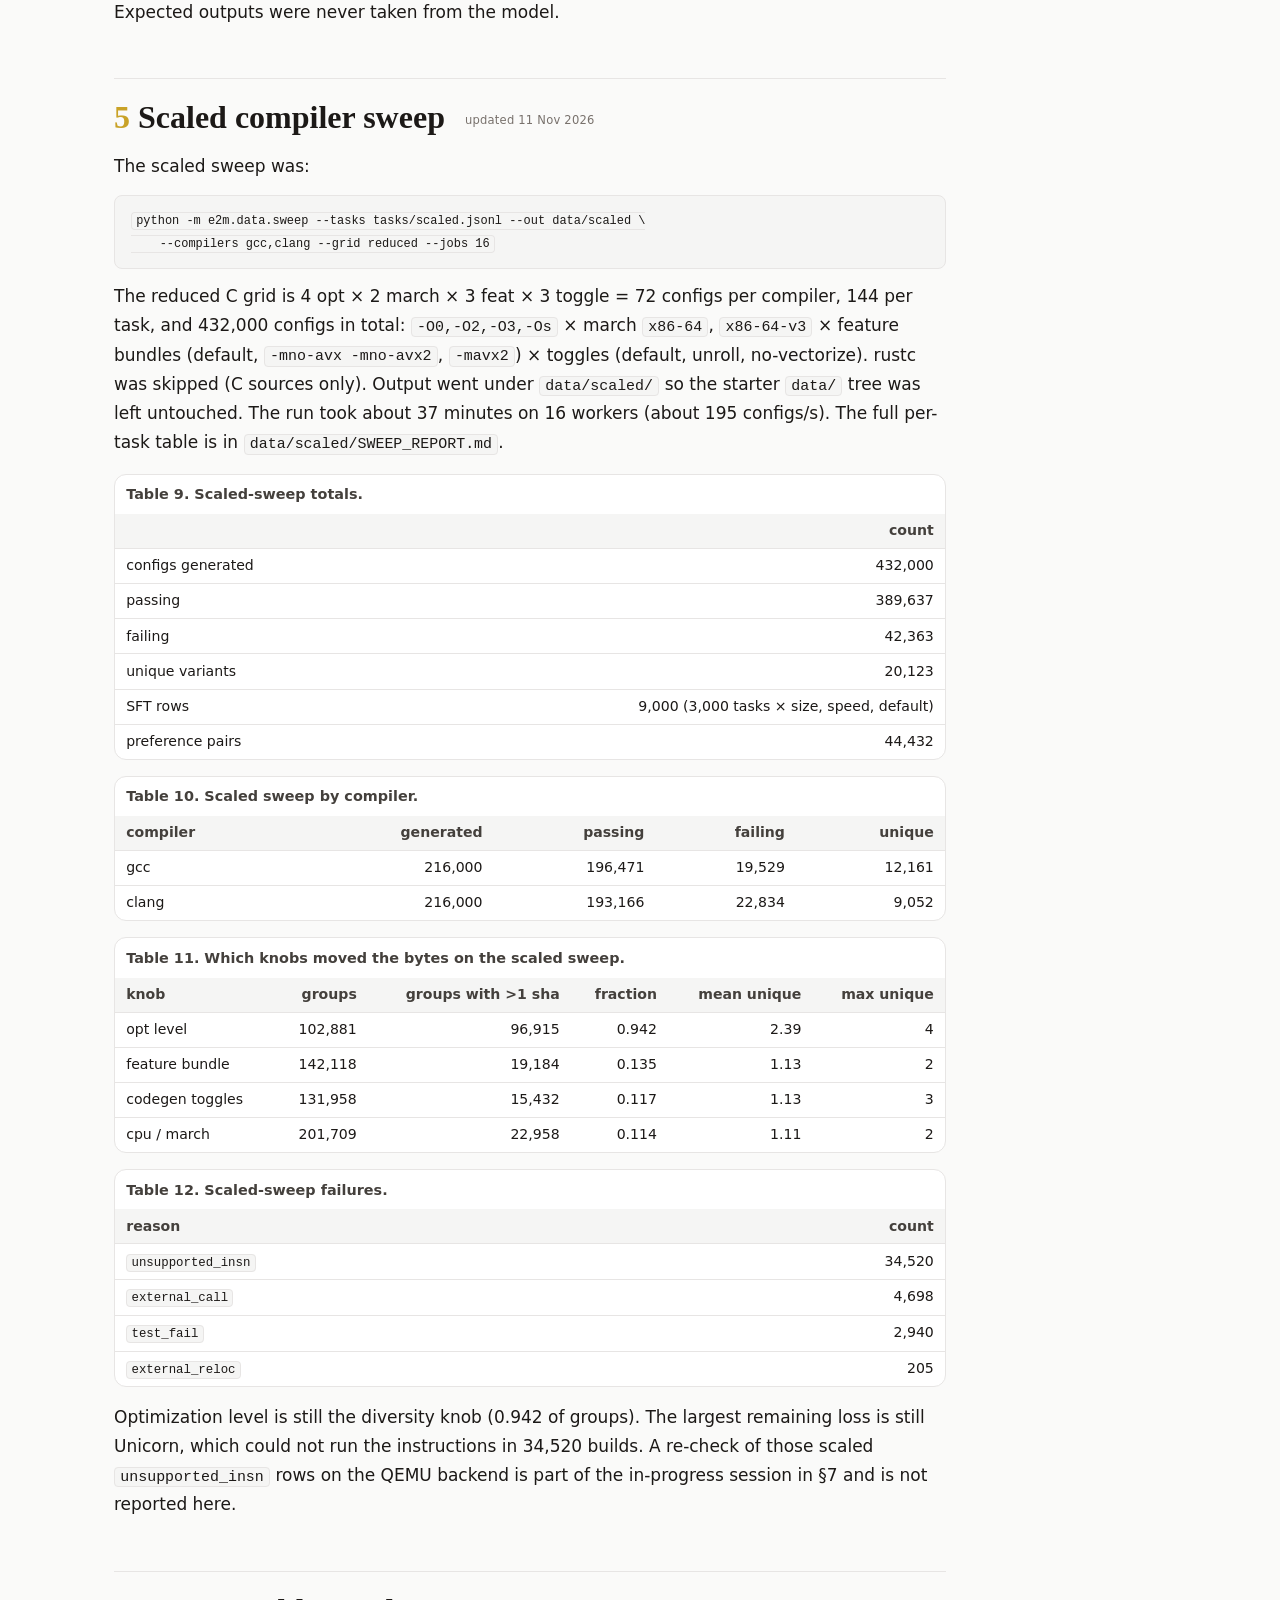
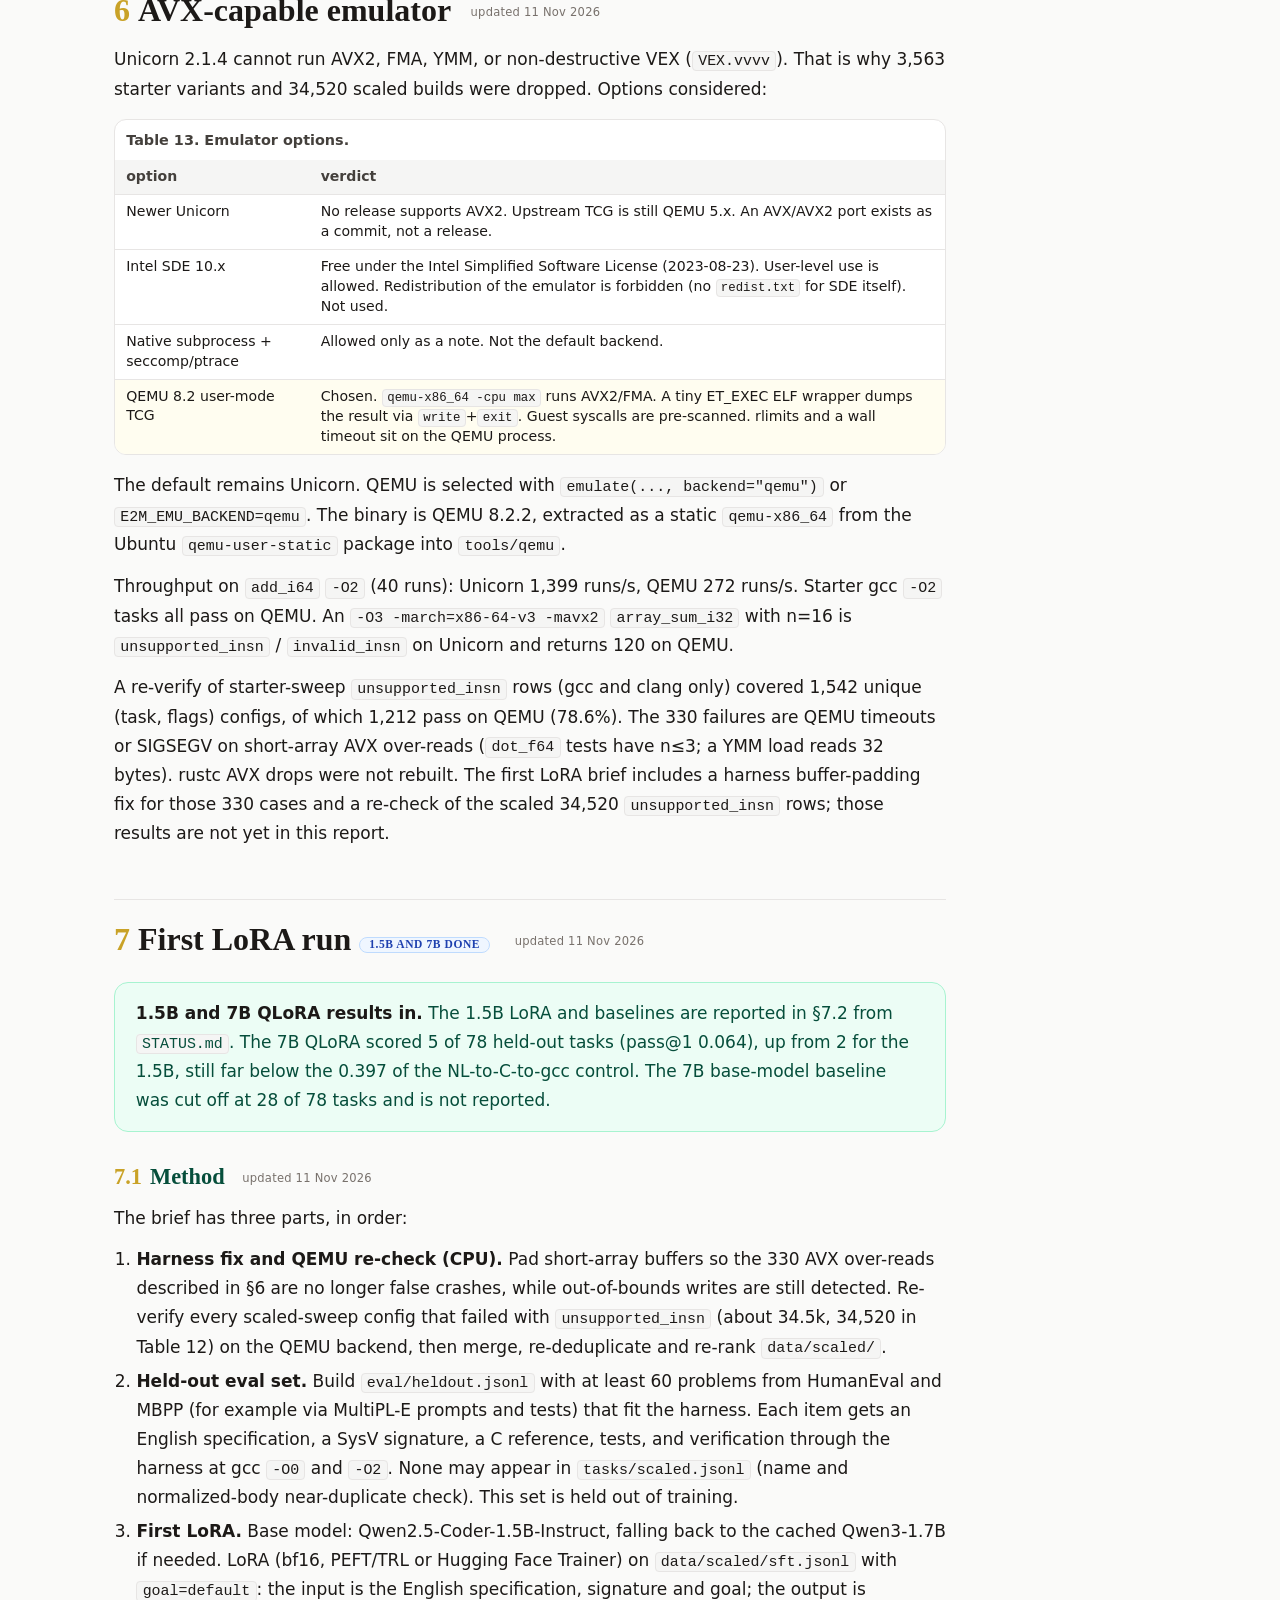
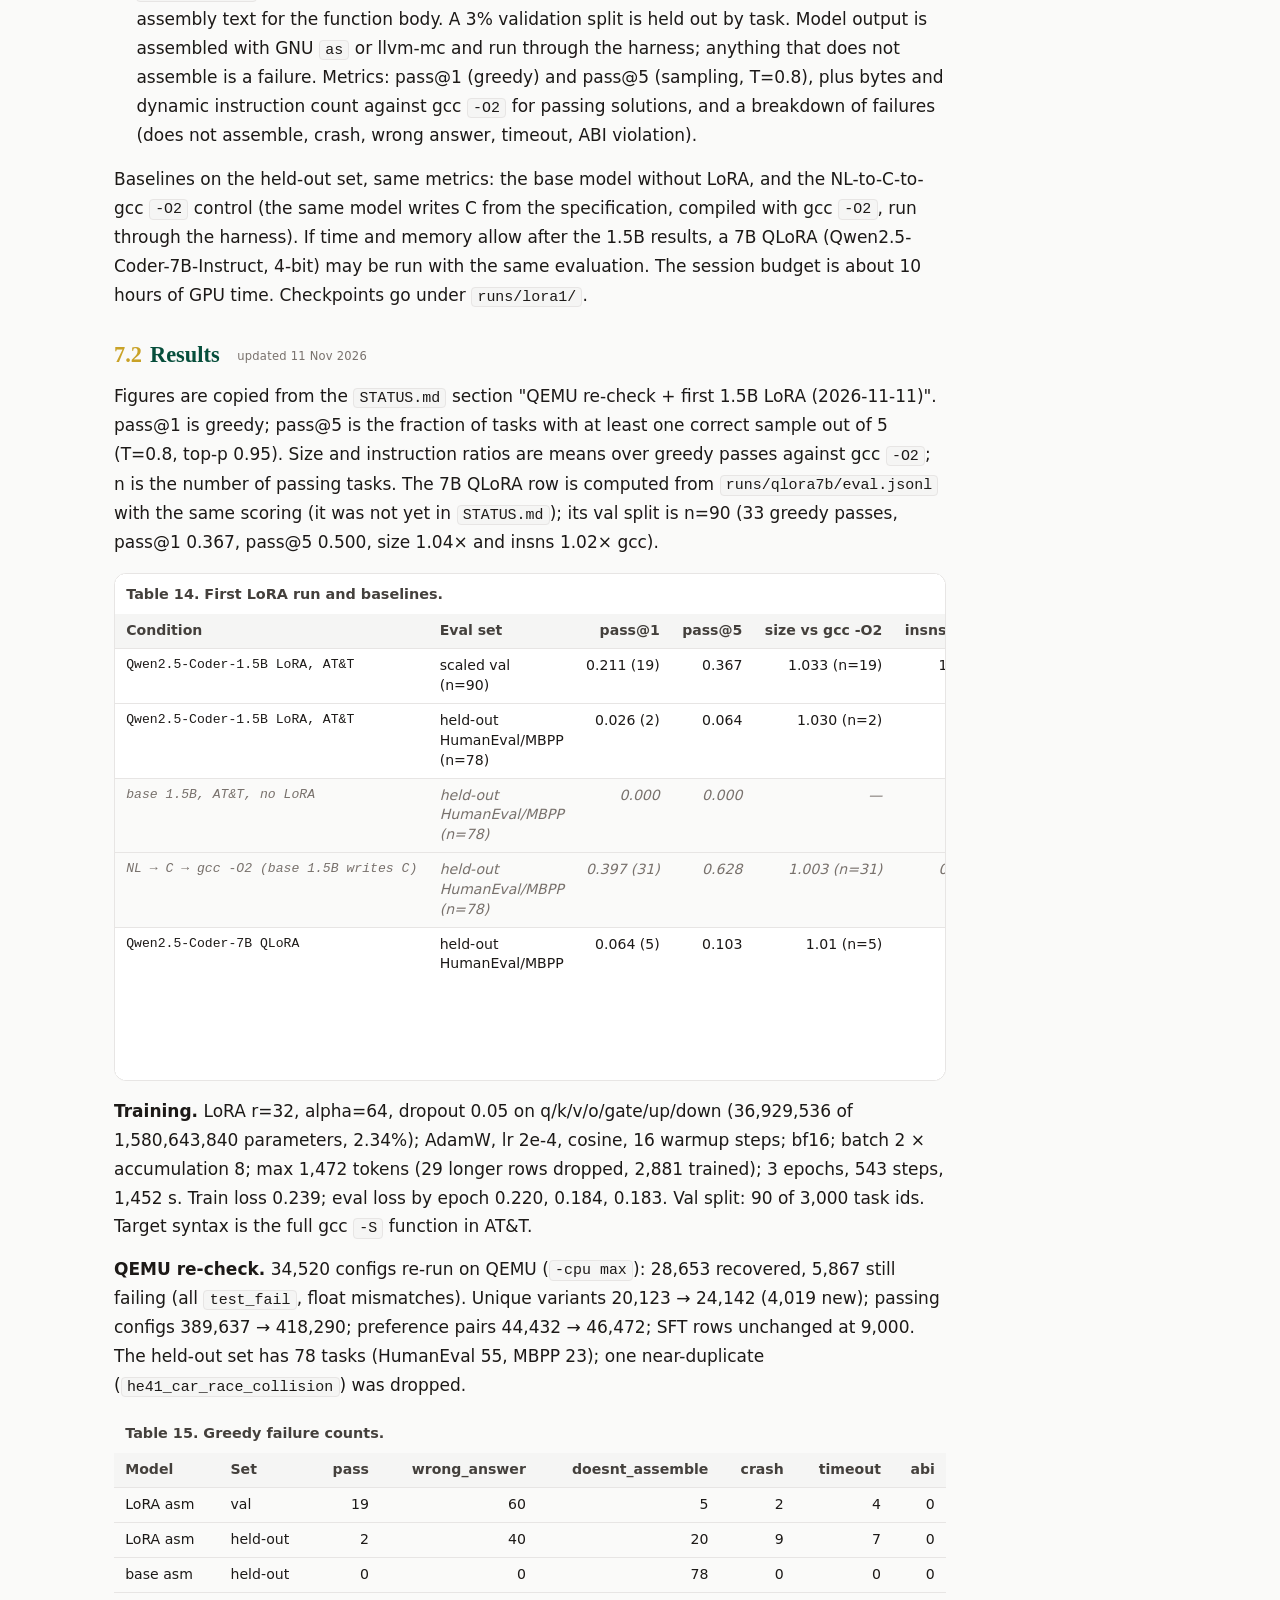
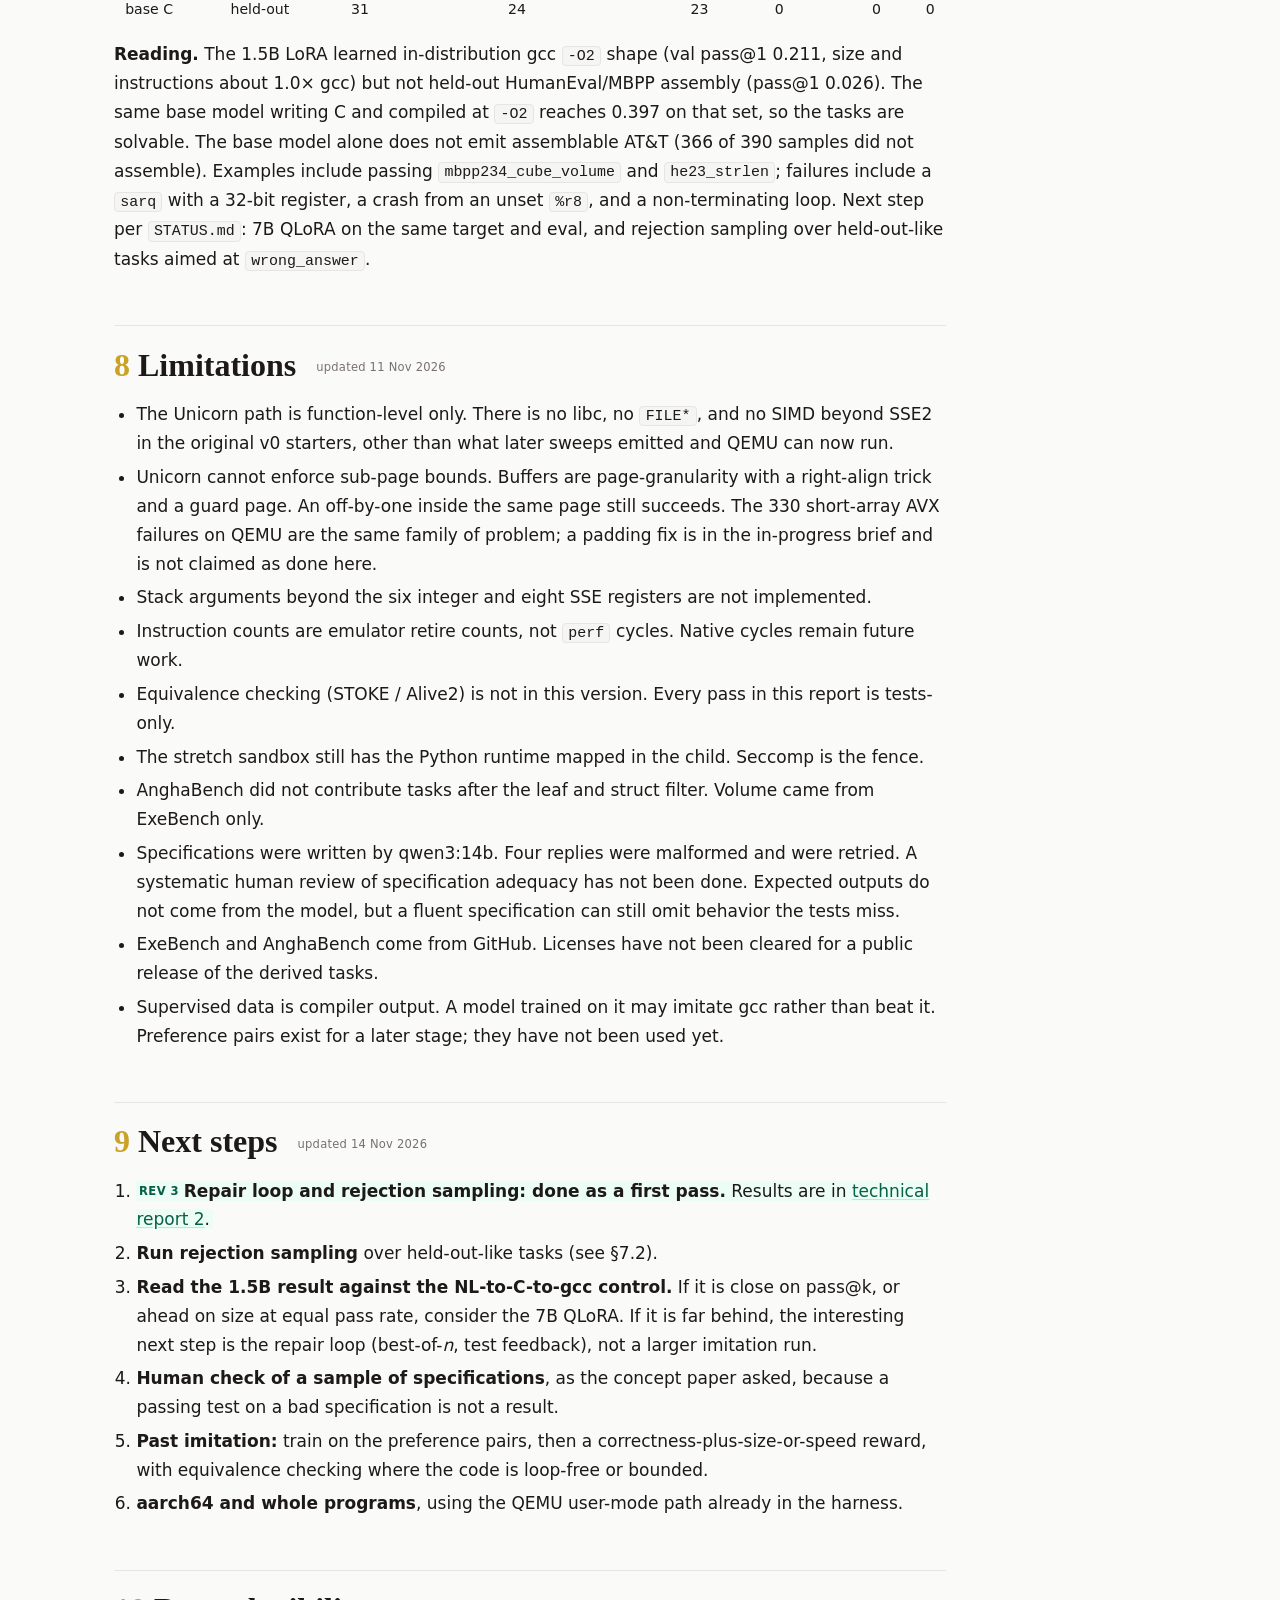
==== commit fa4a5a0f: "Sync results and reports after round6 (2026-11-26)" ====
--- a/reports/report-1/index.html
+++ b/reports/report-1/index.html
@@ -16,7 +16,7 @@
 <body>
 <nav class="nav"><div class="nav-in">
 <a class="brand" href="https://abundantfrontier.org/"><span class="e">🌾</span><span>Abundant Frontier Institute</span></a>
-<div class="nav-links"><a href="/lab/">Lab</a><a href="../concept/index.html" >Concept paper</a><a href="../report-1/index.html" class="cur">Technical report 1</a><a href="../report-2/index.html" >Technical report 2</a><a href="../report-3/index.html" >Technical report 3</a><a href="../report-4/index.html" >Technical report 4</a><a href="../report-5/index.html" >Technical report 5</a><a href="../report-6/index.html" >Technical report 6</a><span class="badge">Working paper</span></div>
+<div class="nav-links"><a href="/lab/">Lab</a><a href="../concept/index.html" >Concept paper</a><a href="../report-1/index.html" class="cur">Technical report 1</a><a href="../report-2/index.html" >Technical report 2</a><a href="../report-3/index.html" >Technical report 3</a><a href="../report-4/index.html" >Technical report 4</a><a href="../report-5/index.html" >Technical report 5</a><a href="../report-6/index.html" >Technical report 6</a><a href="../report-7/index.html" >Technical report 7</a><span class="badge">Working paper</span></div>
 </div></nav>
 <main class="page">
 <header class="title">
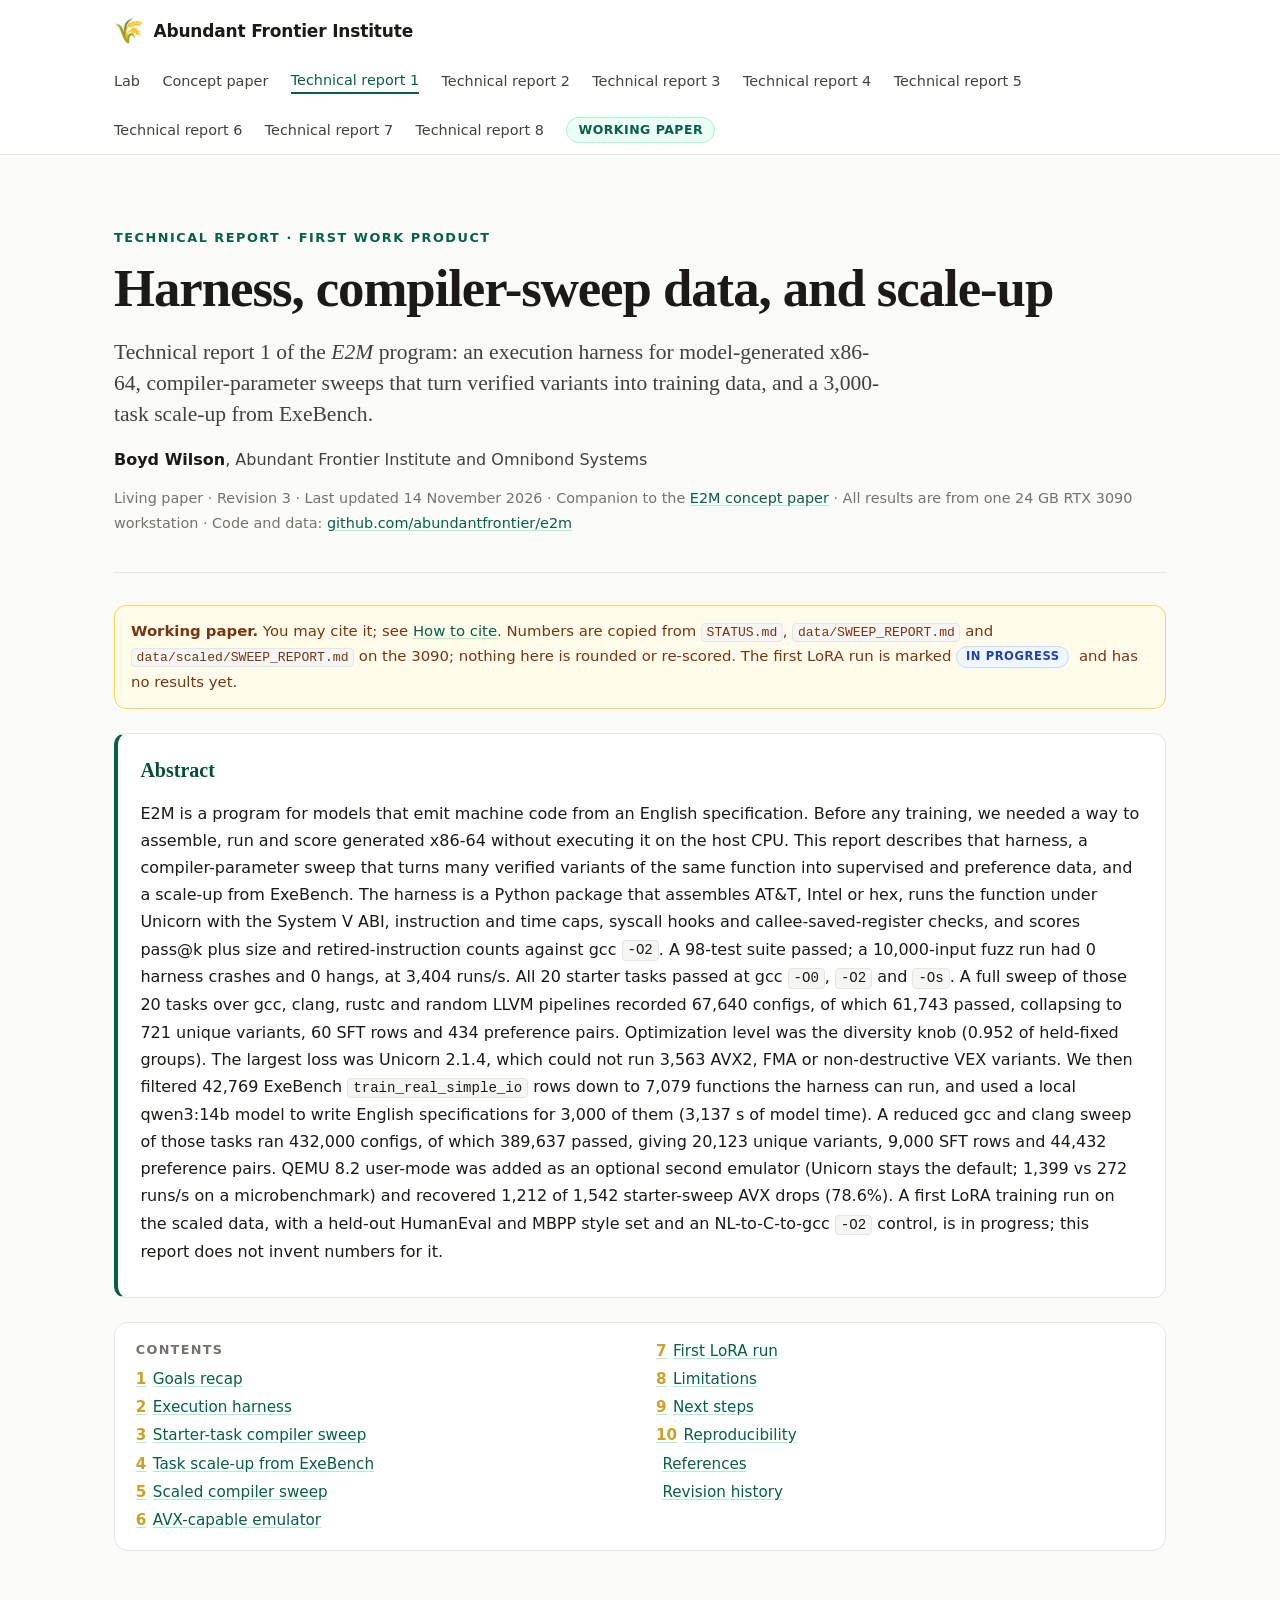
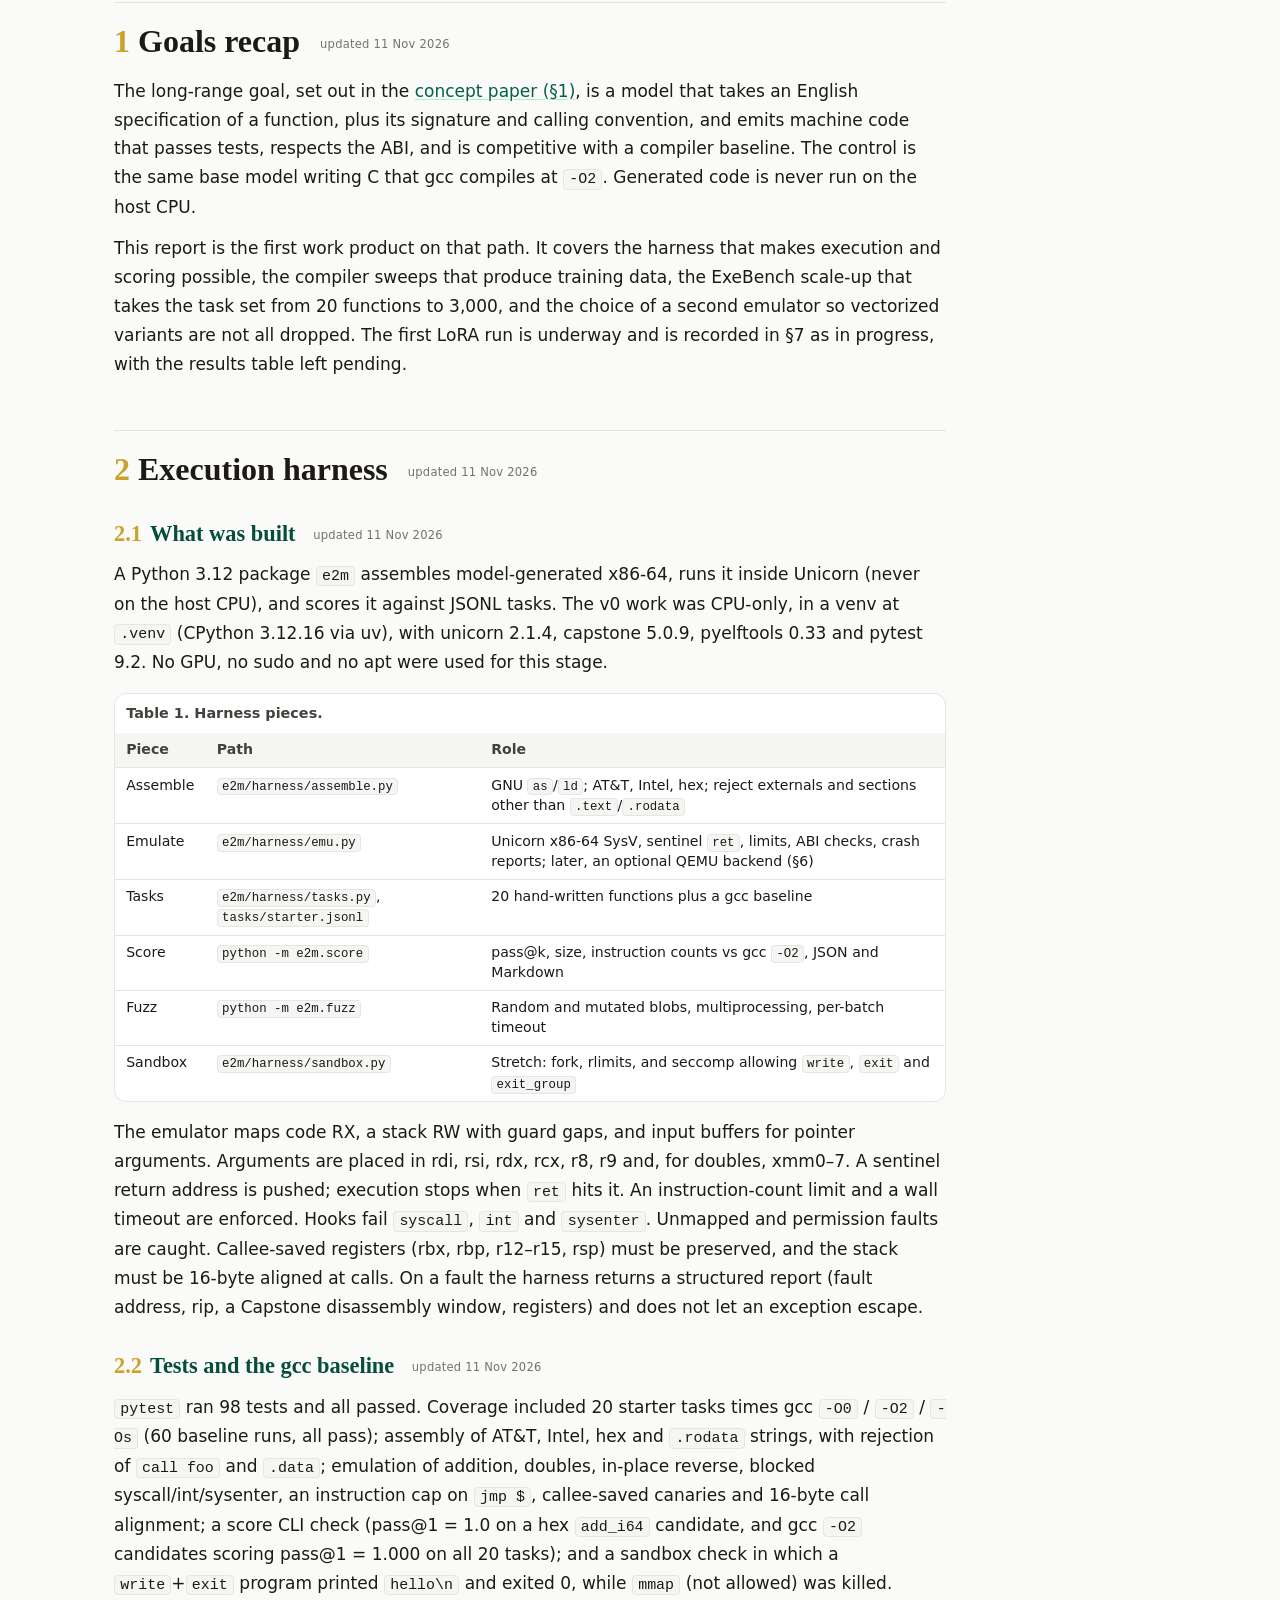
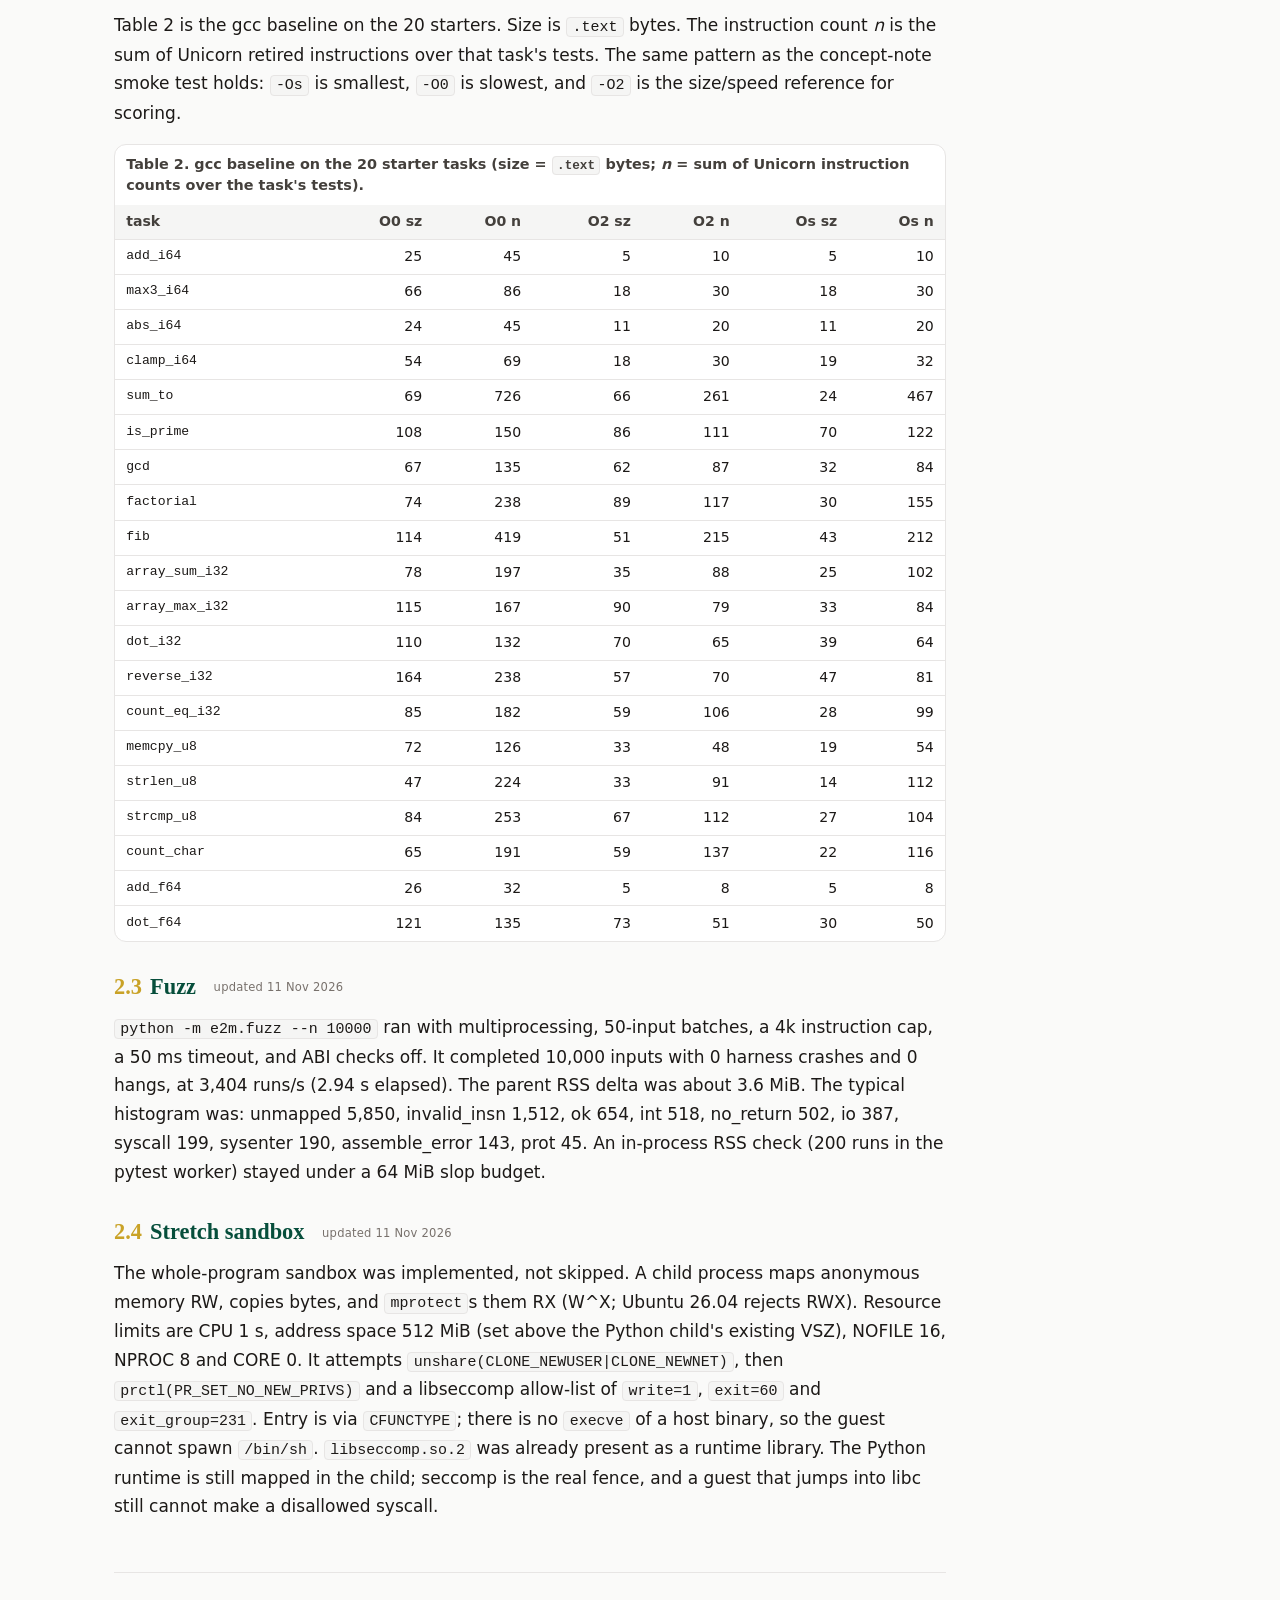
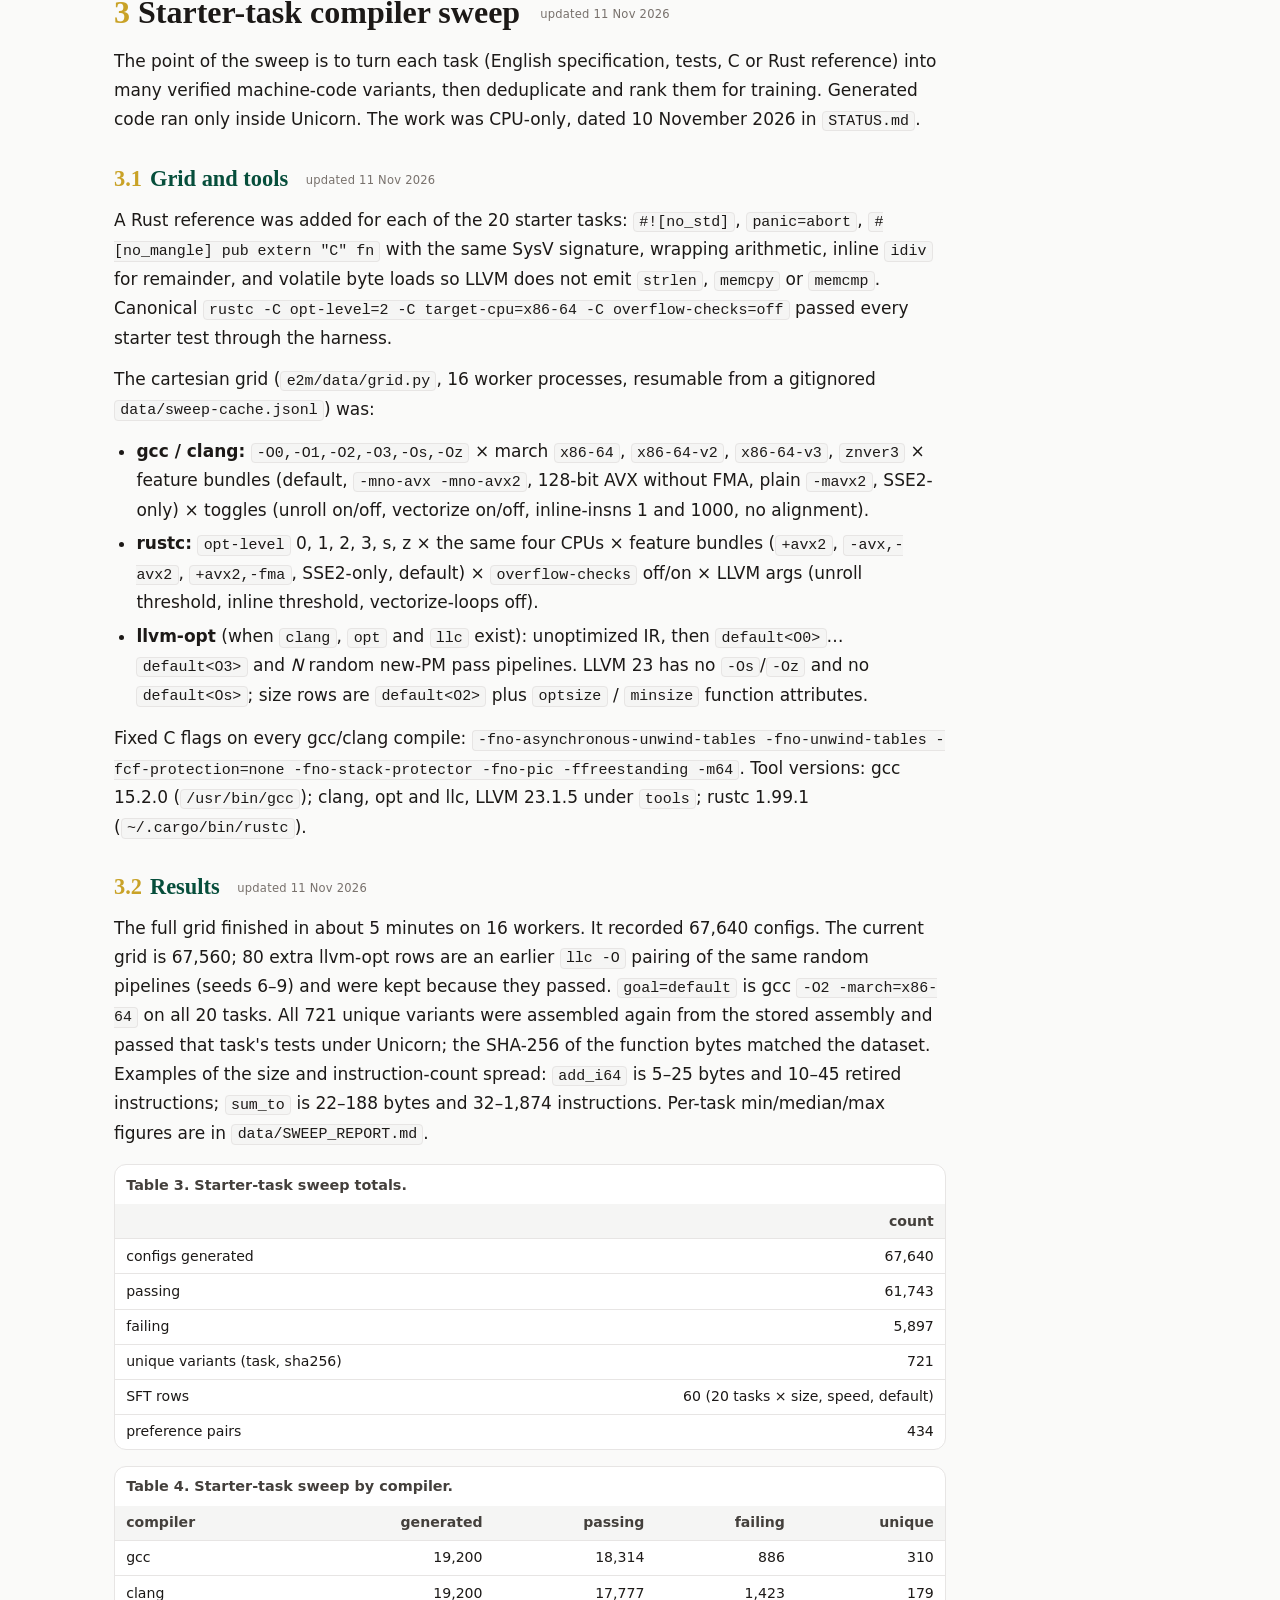
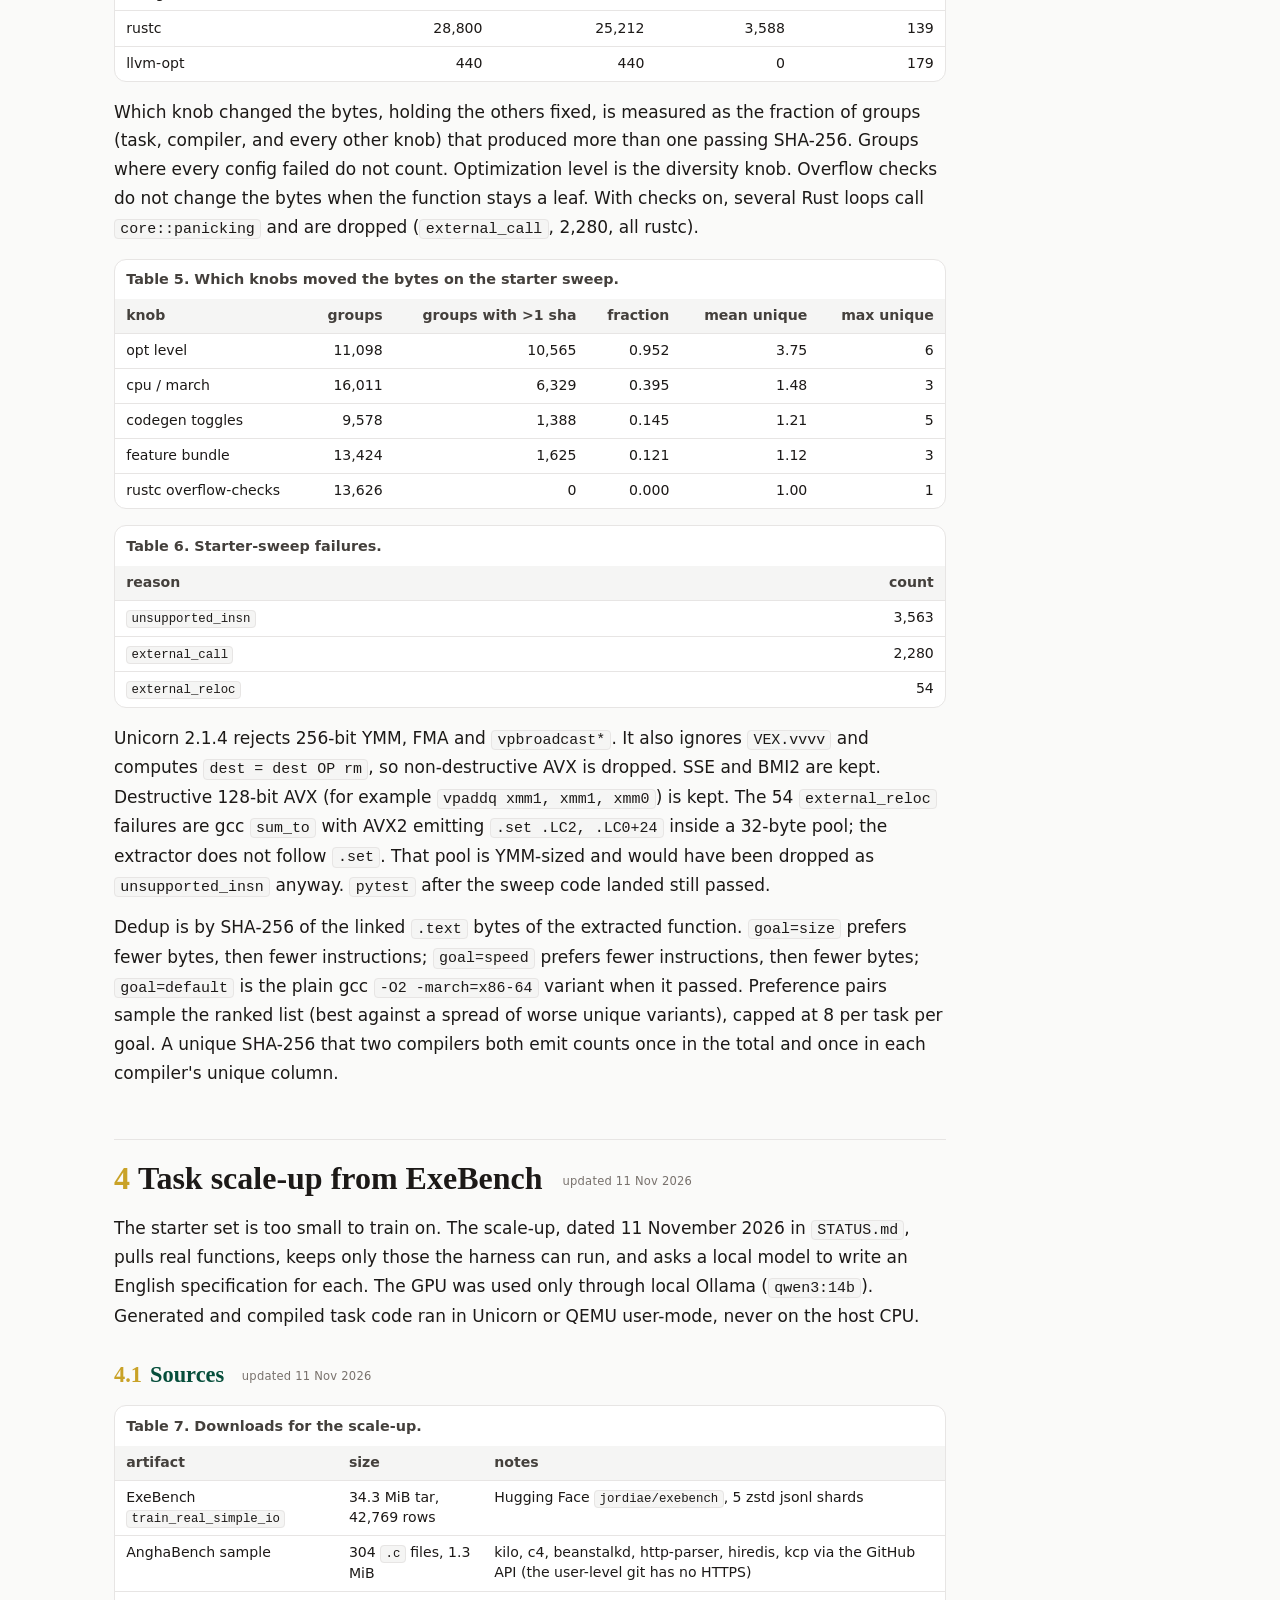
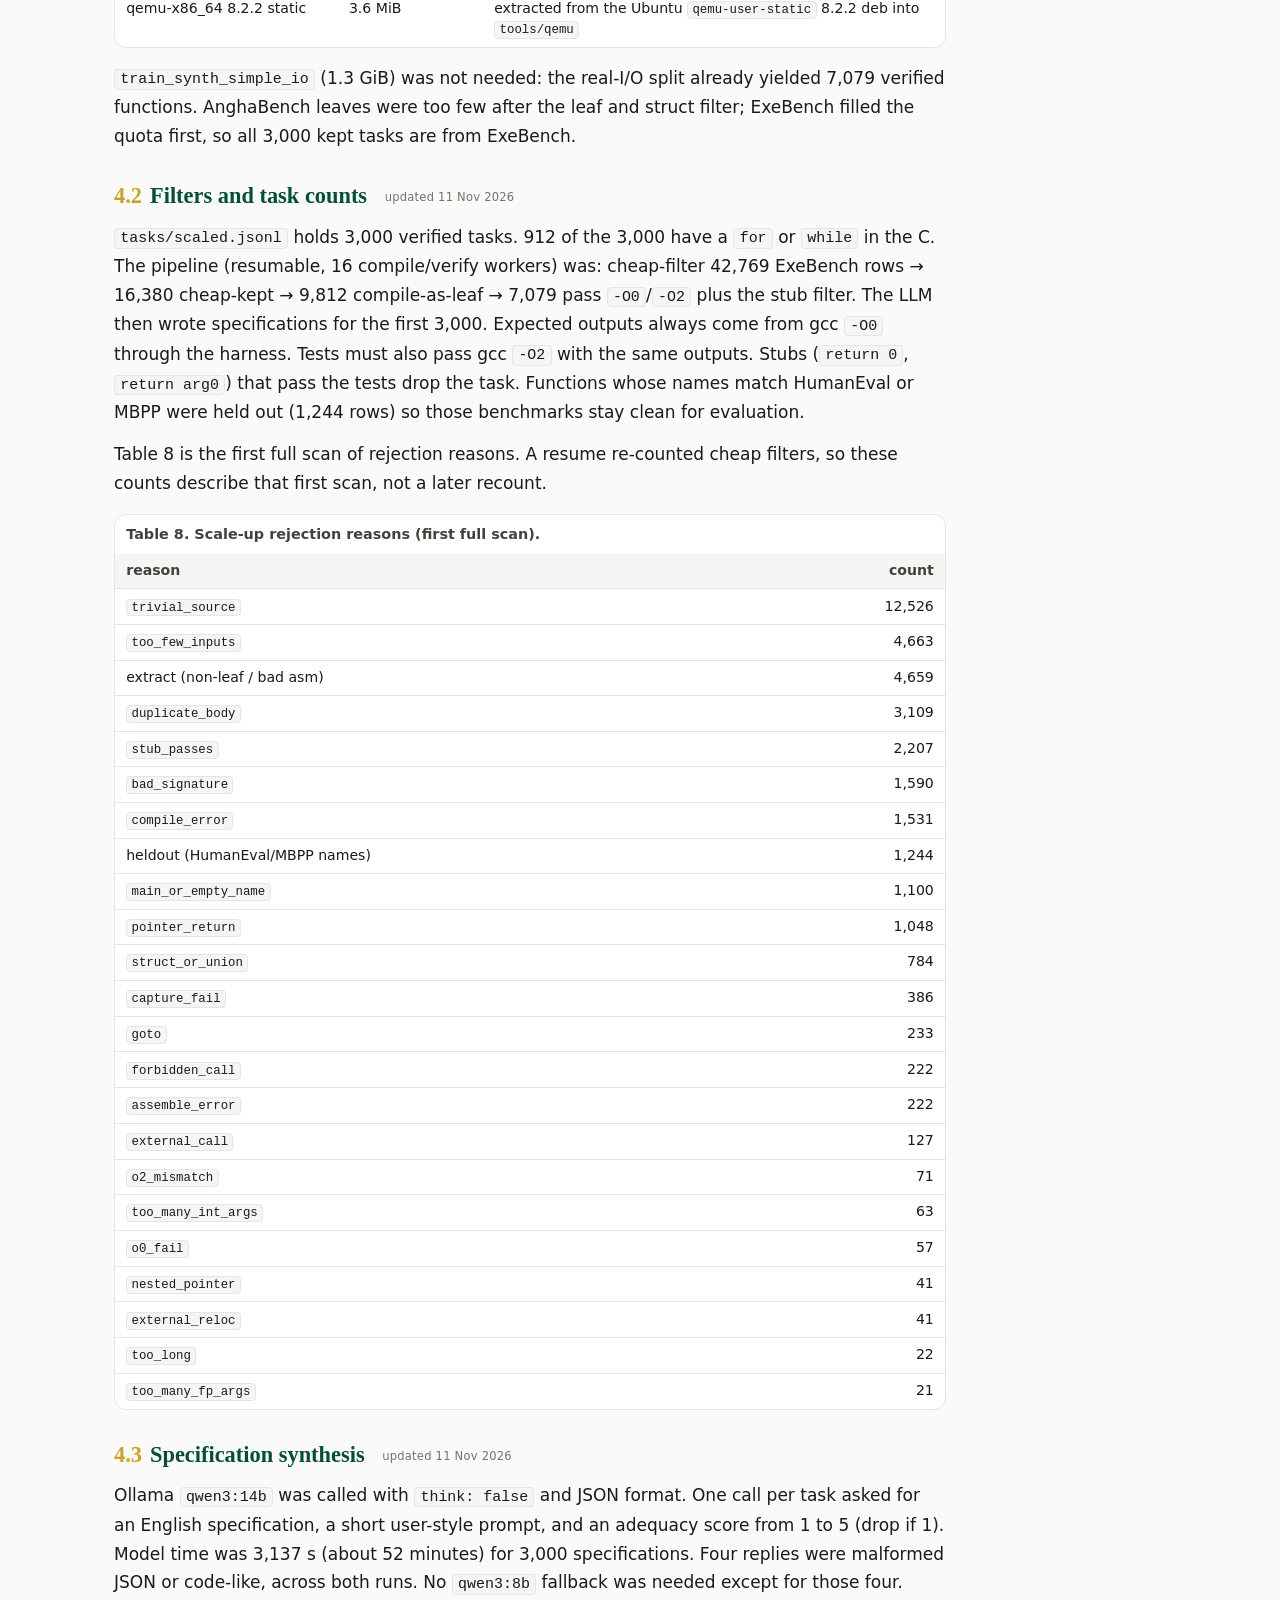
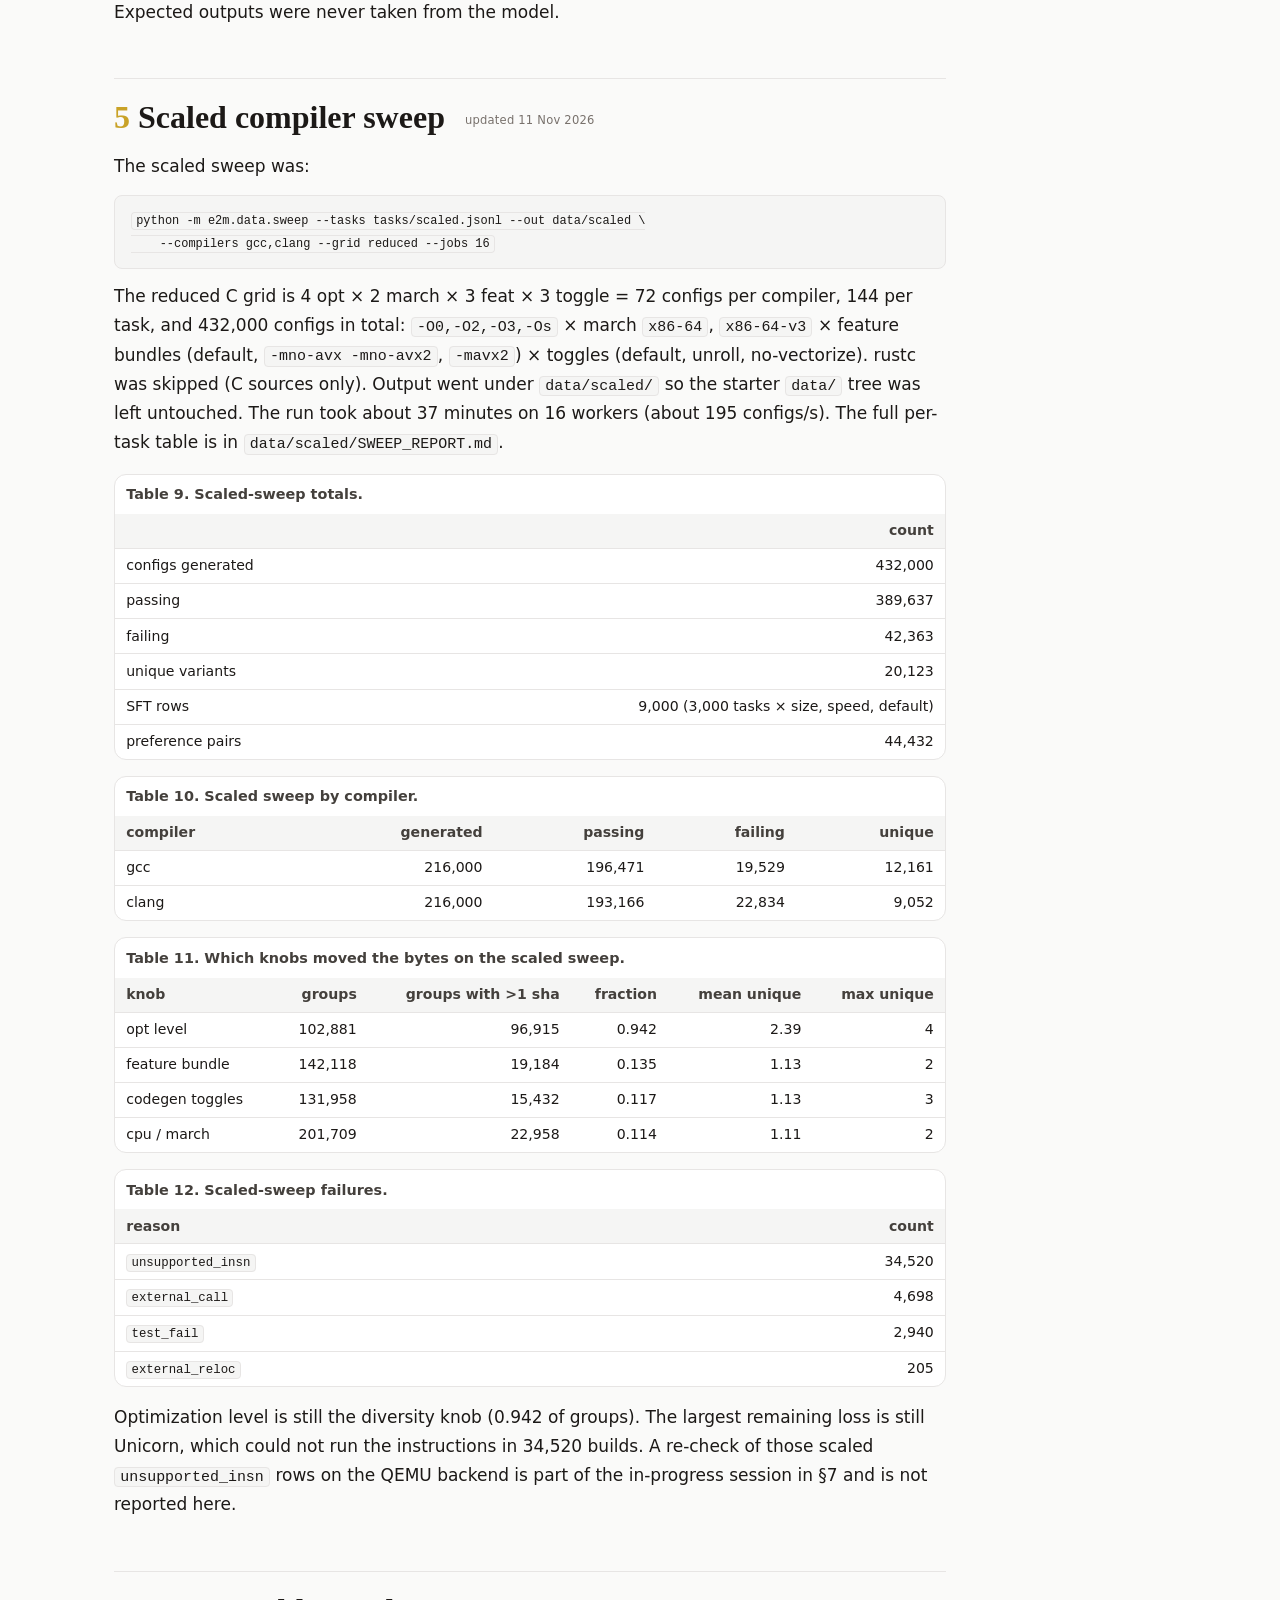
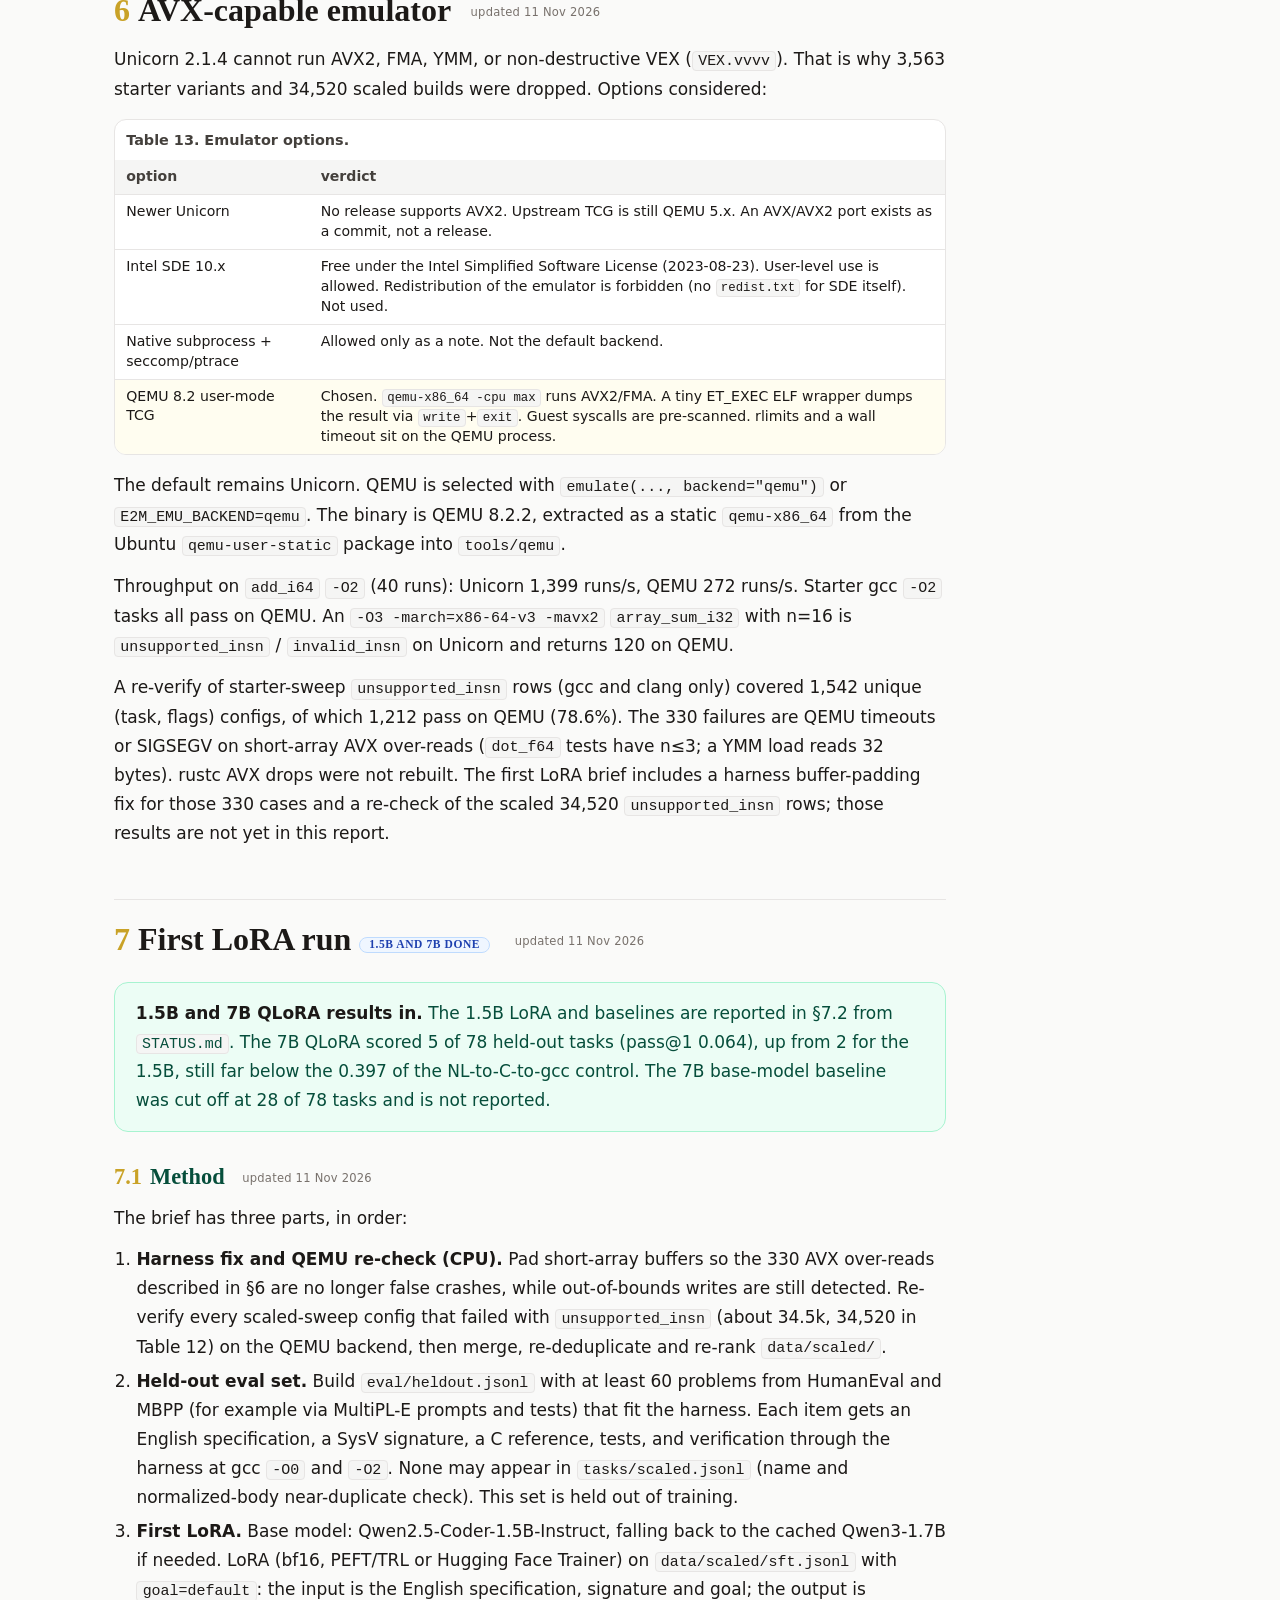
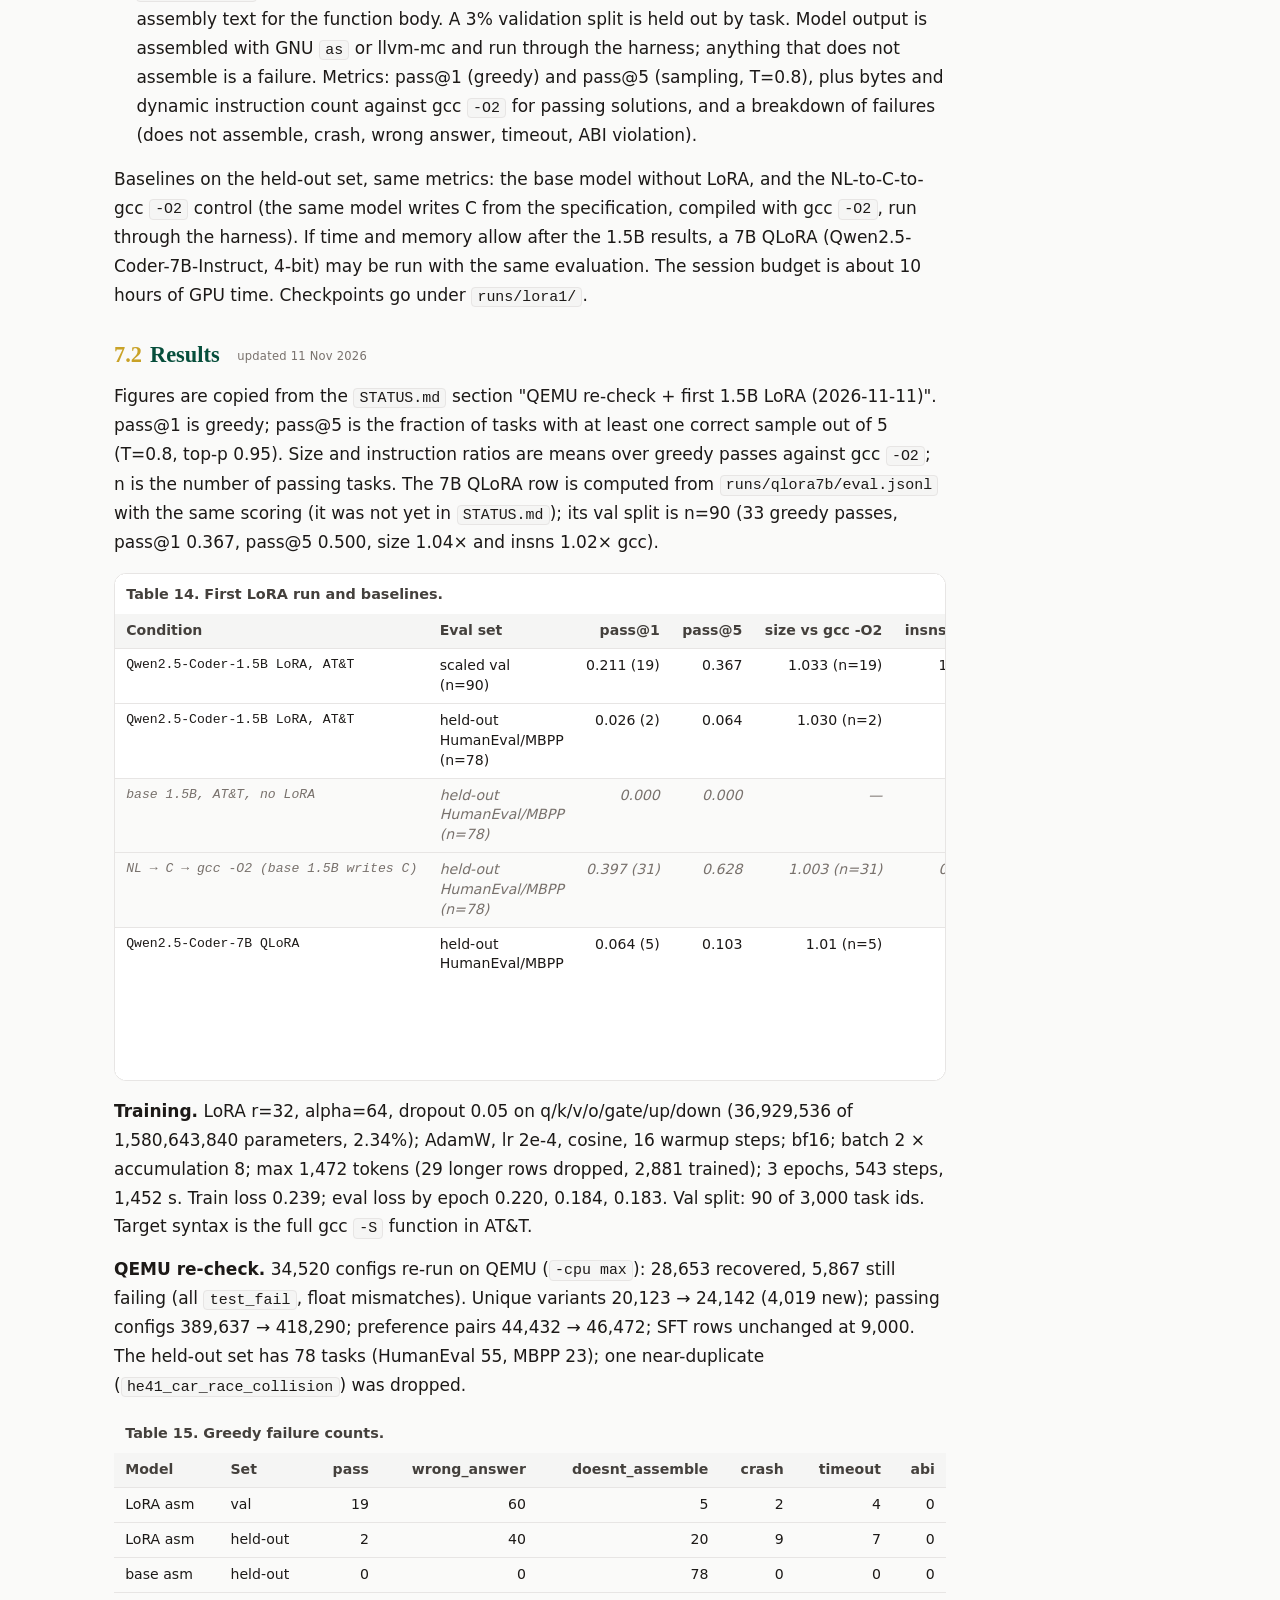
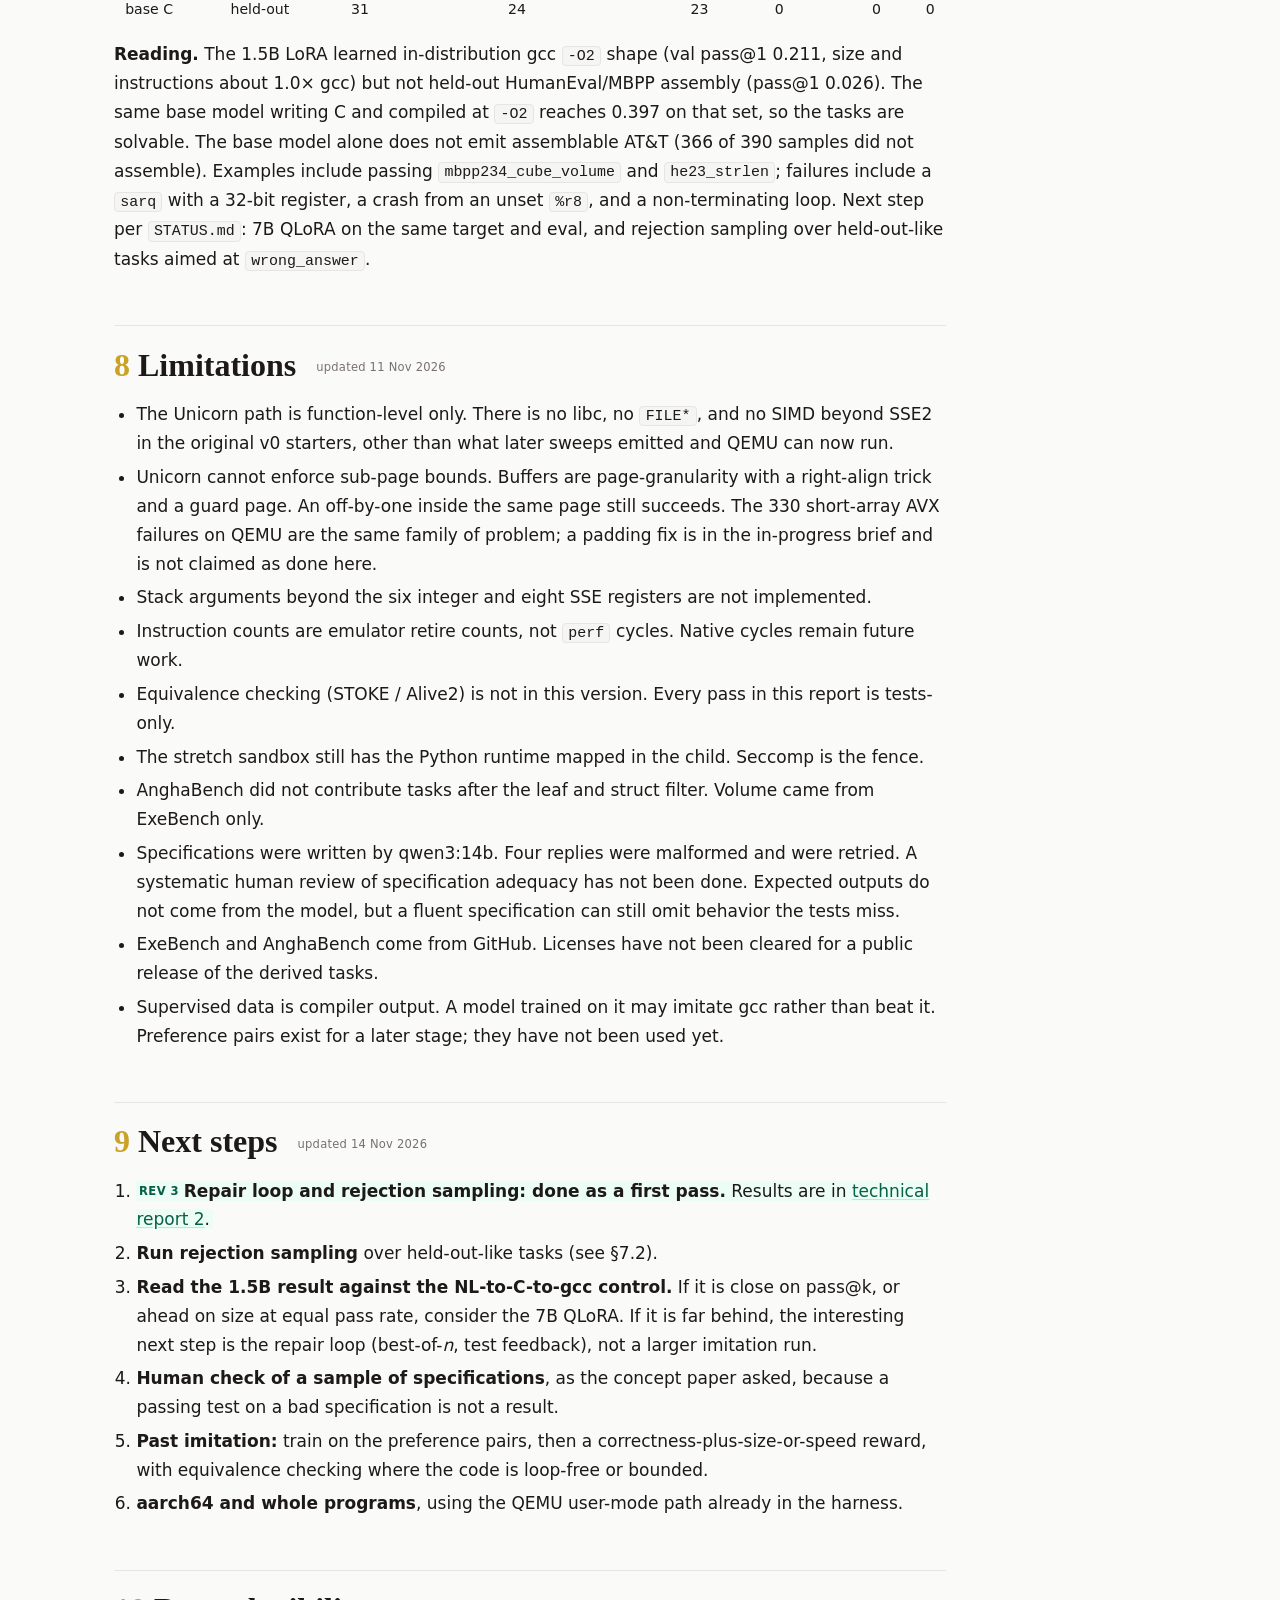
==== commit e41b43e6: "Sync results and reports after round7 (2026-11-26)" ====
--- a/reports/report-1/index.html
+++ b/reports/report-1/index.html
@@ -16,7 +16,7 @@
 <body>
 <nav class="nav"><div class="nav-in">
 <a class="brand" href="https://abundantfrontier.org/"><span class="e">🌾</span><span>Abundant Frontier Institute</span></a>
-<div class="nav-links"><a href="/lab/">Lab</a><a href="../concept/index.html" >Concept paper</a><a href="../report-1/index.html" class="cur">Technical report 1</a><a href="../report-2/index.html" >Technical report 2</a><a href="../report-3/index.html" >Technical report 3</a><a href="../report-4/index.html" >Technical report 4</a><a href="../report-5/index.html" >Technical report 5</a><a href="../report-6/index.html" >Technical report 6</a><a href="../report-7/index.html" >Technical report 7</a><span class="badge">Working paper</span></div>
+<div class="nav-links"><a href="/lab/">Lab</a><a href="../concept/index.html" >Concept paper</a><a href="../report-1/index.html" class="cur">Technical report 1</a><a href="../report-2/index.html" >Technical report 2</a><a href="../report-3/index.html" >Technical report 3</a><a href="../report-4/index.html" >Technical report 4</a><a href="../report-5/index.html" >Technical report 5</a><a href="../report-6/index.html" >Technical report 6</a><a href="../report-7/index.html" >Technical report 7</a><a href="../report-8/index.html" >Technical report 8</a><span class="badge">Working paper</span></div>
 </div></nav>
 <main class="page">
 <header class="title">
